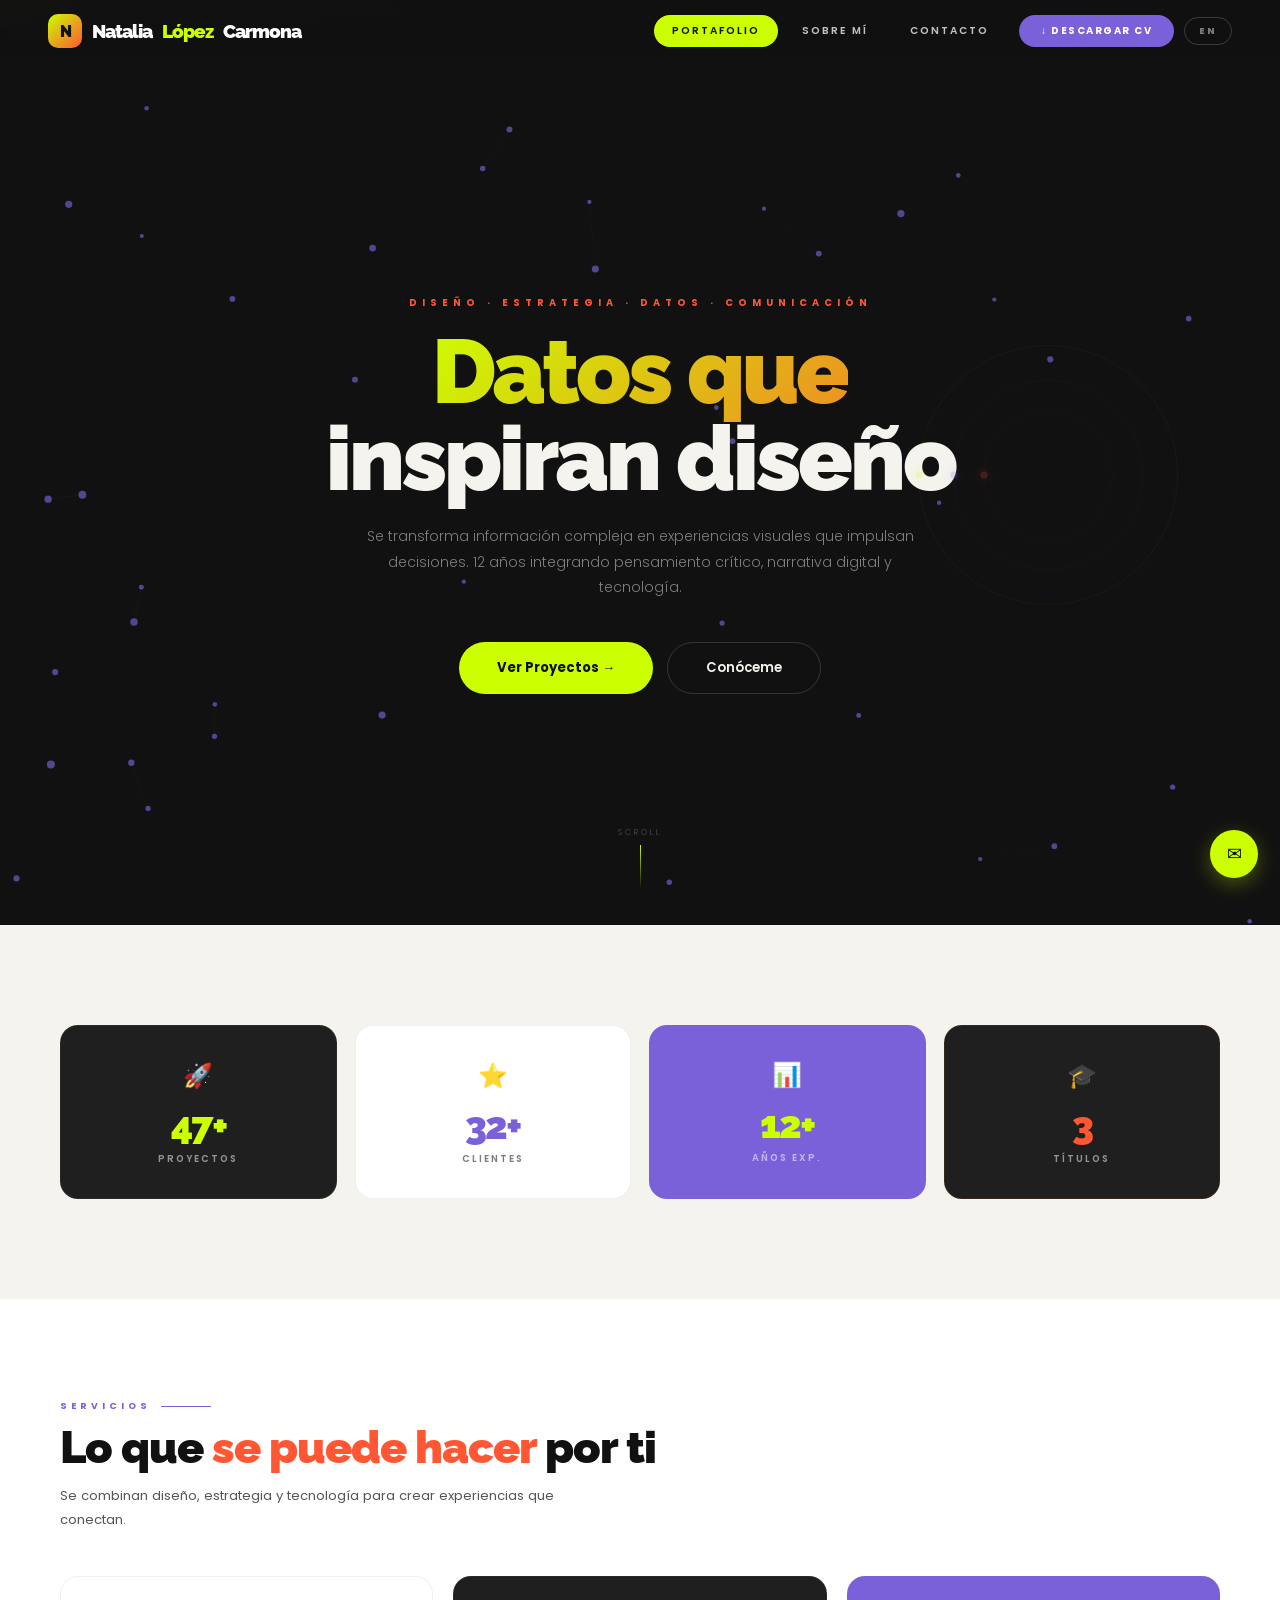
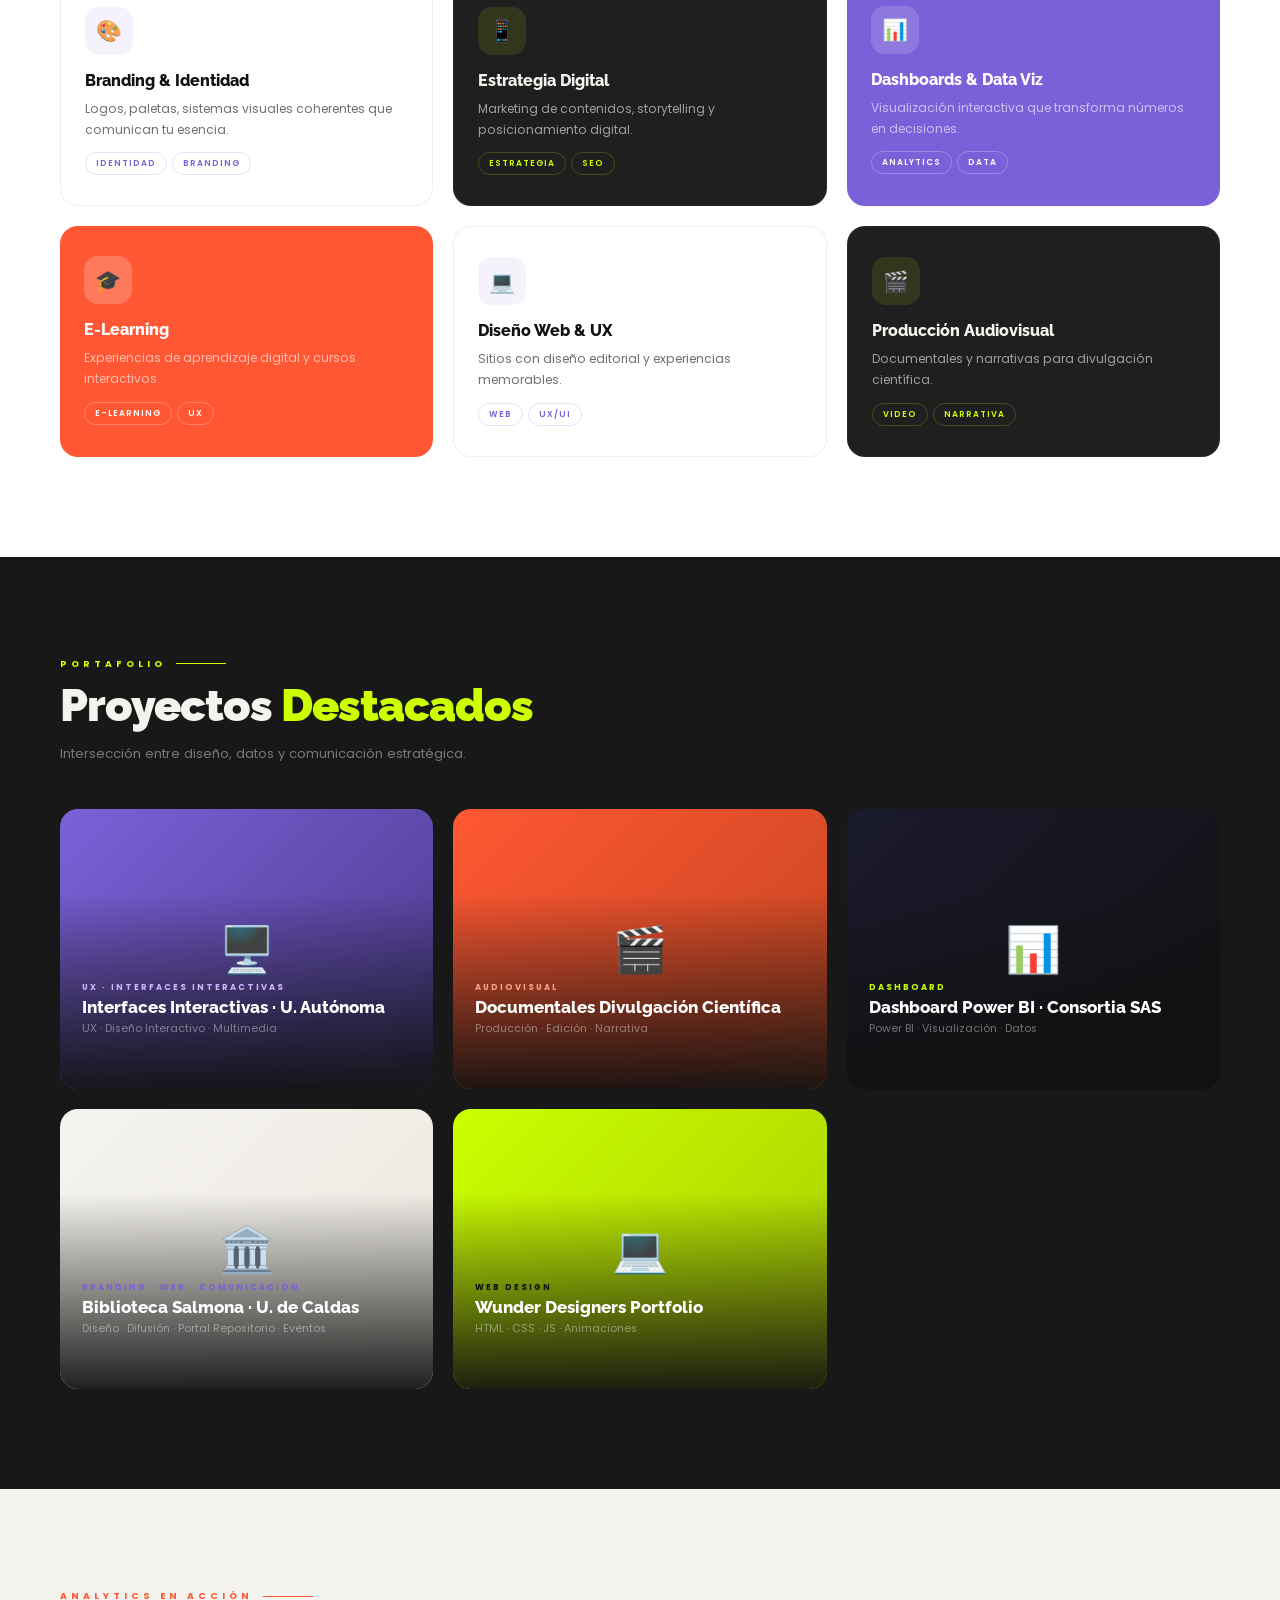
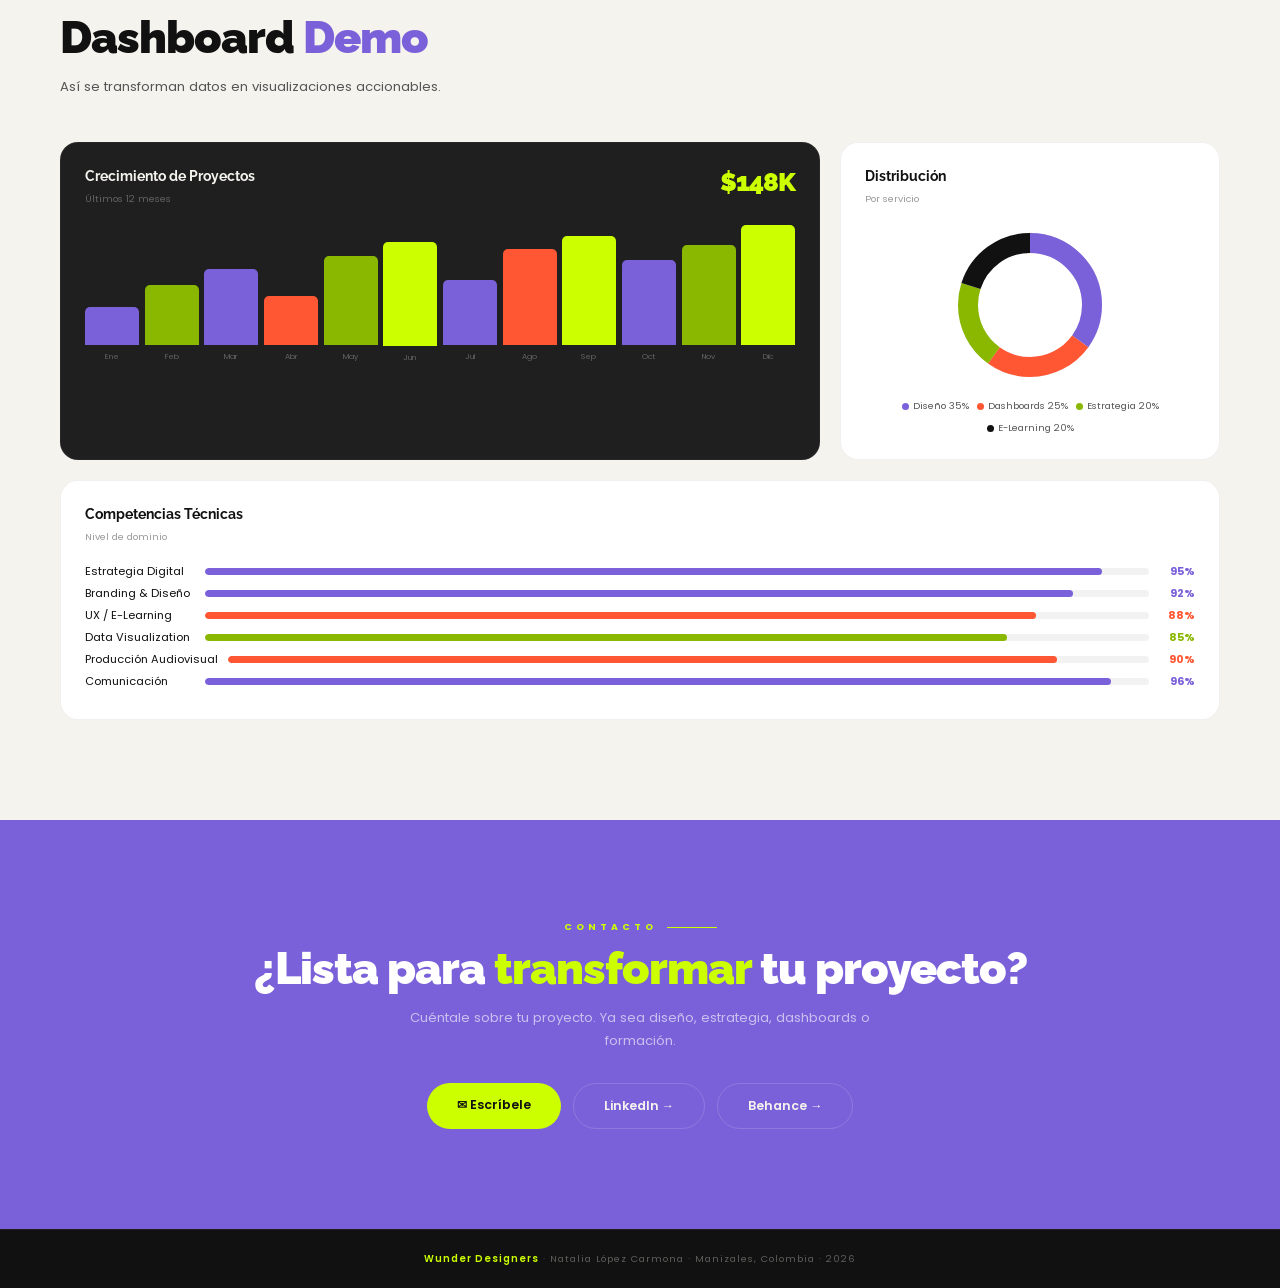
==== index.html @ df29e5aa "ATS LInkedin e interactivos" ====
<!DOCTYPE html>
<html lang="es">
<head>
  <meta charset="UTF-8">
  <meta name="viewport" content="width=device-width, initial-scale=1.0">

  <!-- ═══ SEO BÁSICO ═══ -->
  <title>Natalia López Carmona | Diseño Web, Data Viz & UX en Colombia</title>
  <meta name="description" content="Portafolio de Natalia López Carmona: diseño web UX/UI, dashboards interactivos en Power BI, e-learning, branding y estrategia digital. +12 años de experiencia en Manizales, Colombia.">
  <meta name="keywords" content="diseño web Colombia, UX UI Manizales, branding Colombia, visualización de datos, dashboard Power BI, e-learning diseño instruccional, estrategia digital, producción audiovisual, diseñadora freelance Colombia">
  <meta name="author" content="Natalia López Carmona">
  <meta name="robots" content="index, follow">
  <!-- <link rel="canonical" href="https://wunderdesigners.com/"> -->
  <meta name="theme-color" content="#111111">

  <!-- ═══ GEO / LOCAL SEO ═══ -->
  <meta name="geo.region" content="CO-CAL">
  <meta name="geo.placename" content="Manizales, Caldas, Colombia">
  <meta name="geo.position" content="5.0703;-75.5138">
  <meta name="ICBM" content="5.0703, -75.5138">

  <!-- ═══ OPEN GRAPH (LinkedIn, WhatsApp, Facebook) ═══ -->
  <meta property="og:type" content="website">
  <!-- <meta property="og:url" content="https://wunderdesigners.com/"> -->
  <meta property="og:site_name" content="Wunder Designers">
  <meta property="og:title" content="Wunder Designers — Natalia López Carmona | Diseño Web, Data Viz & UX">
  <meta property="og:description" content="Diseño web UX/UI, dashboards en Power BI, e-learning, branding y estrategia digital. +12 años de experiencia en Manizales, Colombia.">
  <meta property="og:locale" content="es_CO">

  <!-- ═══ TWITTER CARD ═══ -->
  <meta name="twitter:card" content="summary_large_image">
  <meta name="twitter:title" content="Wunder Designers — Natalia López Carmona">
  <meta name="twitter:description" content="Diseño web UX/UI, dashboards en Power BI, e-learning y estrategia digital. +12 años de experiencia en Manizales, Colombia.">
  <meta name="twitter:creator" content="@wunderdesigners">

  <!-- ═══ DATOS ESTRUCTURADOS JSON-LD ═══ -->
  <script type="application/ld+json">
  [
    {
      "@context": "https://schema.org",
      "@type": "Person",
      "name": "Natalia López Carmona",
      "jobTitle": "Diseñadora Interactiva UX/UI · Visualización de Datos · E-learning",
      <!-- "url": "https://wunderdesigners.com", -->
      "email": "natalia.lopez.wd@gmail.com",
      "telephone": ["+573024260911", "+573137486249"],
      "address": {
        "@type": "PostalAddress",
        "addressLocality": "Manizales",
        "addressRegion": "Caldas",
        "addressCountry": "CO"
      },
      "sameAs": [
        "https://www.linkedin.com/in/natalia-lopez-carmona/",
        "https://www.behance.net/natalialpez21",
        "https://natalia-lopez-carmona.github.io"
      ],
      "knowsAbout": [
        "Diseño Web", "UX/UI", "Branding", "Identidad Visual",
        "Visualización de Datos", "Power BI", "D3.js", "Tableau",
        "E-Learning", "Diseño Instruccional", "Storyline 360",
        "Estrategia Digital", "SEO", "Marketing de Contenidos",
        "Producción Audiovisual", "Divulgación Científica",
        "Inteligencia Artificial", "DSpace", "Diseño Interactivo"
      ],
      "alumniOf": {
        "@type": "CollegeOrUniversity",
        "name": "Universidad de Caldas"
      }
    },
    {
      "@context": "https://schema.org",
      "@type": "ProfessionalService",
      "name": "Wunder Designers",
      <!-- "url": "https://wunderdesigners.com", -->
      "telephone": "+573024260911",
      "email": "natalia.lopez.wd@gmail.com",
      "description": "Estudio de diseño y comunicación digital especializado en branding, diseño web UX/UI, dashboards interactivos, e-learning y estrategia digital.",
      "areaServed": "Colombia",
      "priceRange": "$$",
      "founder": { "@type": "Person", "name": "Natalia López Carmona" },
      "hasOfferCatalog": {
        "@type": "OfferCatalog",
        "name": "Servicios de Diseño y Comunicación Digital",
        "itemListElement": [
          { "@type": "Offer", "itemOffered": { "@type": "Service", "name": "Branding & Identidad Visual", "description": "Logos, paletas de color, sistemas visuales y manuales de marca." } },
          { "@type": "Offer", "itemOffered": { "@type": "Service", "name": "Estrategia Digital", "description": "Estrategia de contenidos, storytelling de marca y posicionamiento SEO." } },
          { "@type": "Offer", "itemOffered": { "@type": "Service", "name": "Dashboards & Visualización de Datos", "description": "Dashboards en Power BI y visualizaciones interactivas con D3.js." } },
          { "@type": "Offer", "itemOffered": { "@type": "Service", "name": "E-Learning & Diseño Instruccional", "description": "Cursos digitales, interfaces interactivas e integración con Moodle." } },
          { "@type": "Offer", "itemOffered": { "@type": "Service", "name": "Diseño Web & UX", "description": "Sitios web con HTML/CSS/JS, WordPress y diseño UX/UI en Figma." } },
          { "@type": "Offer", "itemOffered": { "@type": "Service", "name": "Producción Audiovisual", "description": "Documentales de divulgación científica y piezas audiovisuales institucionales." } }
        ]
      }
    }
  ]
  </script>

  <link rel="preconnect" href="https://fonts.googleapis.com">
  <link rel="preconnect" href="https://fonts.gstatic.com" crossorigin>
  <link href="https://fonts.googleapis.com/css2?family=Raleway:wght@300;400;500;600;700;800;900&family=Poppins:ital,wght@0,300;0,400;0,500;0,600;0,700;0,800;0,900;1,300&display=swap" rel="stylesheet">
  <link rel="stylesheet" href="styles.css">
</head>
<body>

  <!-- ═══ BACKGROUNDS ═══ -->
  <canvas id="shapes-canvas"></canvas>
  <div class="bg-glows"><div class="go a"></div><div class="go b"></div><div class="go c"></div></div>
  <div class="cursor-glow" id="glow"></div>

  <!-- ═══ NAV ═══ -->
  <nav class="nav" id="nav" aria-label="Navegación principal">
    <a class="nav-logo" onclick="switchPage('portfolio')">
      <img src="logo.png" alt="Wunder Designers" class="nav-logo-img" style="display:none"
           onload="this.style.display='block';this.closest('.nav-logo').querySelector('.nav-logo-text').style.display='none'">
      <span class="nav-logo-text">
        <div class="w-mark">N</div>Natalia<em>López</em>Carmona
      </span>
    </a>
    <button class="nav-toggle" onclick="toggleMenu()"><span></span><span></span><span></span></button>
    <div class="nav-links" id="navLinks">
      <button class="nav-pill active" data-page="portfolio" onclick="switchPage('portfolio')" data-i18n="nav.portfolio">Portafolio</button>
      <button class="nav-pill" data-page="about" onclick="switchPage('about')" data-i18n="nav.about">Sobre Mí</button>
      <a href="#contacto" class="nav-pill" onclick="switchPage('portfolio');setTimeout(()=>scrollToEl('contacto'),300)" data-i18n="nav.contact">Contacto</a>
      <button class="nav-cta" onclick="switchPage('about');setTimeout(()=>document.getElementById('cv-dl').scrollIntoView({behavior:'smooth'}),300)" data-i18n="nav.cv">↓ Descargar CV</button>
      <button class="lang-toggle" id="langBtn" onclick="toggleLang()" title="Switch language / Cambiar idioma">EN</button>
    </div>
  </nav>

  <!-- ═══════════════════════════════════════════════════════
       PAGE 1: PORTAFOLIO
       ═══════════════════════════════════════════════════════ -->
  <div class="page active" id="page-portfolio">

    <!-- ▓▓▓ HERO — DARK ▓▓▓ --> //
    <section class="hero">
      <canvas class="hero-canvas" id="hc-portfolio" aria-hidden="true"></canvas>
      <p class="hero-tag reveal" data-i18n="hero.tag">Diseño · Estrategia · Datos · Comunicación</p>
      <h1 class="reveal" style="transition-delay:.12s">
        <span class="g" data-i18n="hero.h1a">Datos que</span>
        <span class="l2" data-i18n="hero.h1b">inspiran diseño</span>
      </h1>
      <p class="hero-sub reveal" style="transition-delay:.24s" data-i18n="hero.sub">
        Se transforma información compleja en experiencias visuales que impulsan decisiones.
        12 años integrando pensamiento crítico, narrativa digital y tecnología.
      </p>
      <div class="hero-btns reveal" style="transition-delay:.36s">
        <button class="btn-lime" onclick="scrollToEl('proyectos')" data-i18n="hero.btn1">Ver Proyectos →</button>
        <button class="btn-ghost-light" onclick="switchPage('about')" data-i18n="hero.btn2">Conóceme</button>
      </div>
      <div class="orbit-box">
        <div class="o-ring r1"><div class="o-dot"></div></div>
        <div class="o-ring r2"><div class="o-dot"></div></div>
        <div class="o-ring r3"><div class="o-dot"></div></div>
      </div>
      <div class="scroll-hint"><span>Scroll</span><div class="scroll-line"></div></div>
    </section>

    <!-- ▓▓▓ STATS — CREAM ▓▓▓ --> 
    <section class="section sec-cream">  
      <div class="inner">
        <div class="stats-grid">
          <div class="stat-c s-dk reveal">
            <div class="stat-icon">🚀</div>
            <div class="stat-num" data-target="47">0</div>
            <div class="stat-label" data-i18n="stat.projects">Proyectos</div>
          </div>
          <div class="stat-c s-cr reveal" style="transition-delay:.1s">
            <div class="stat-icon">⭐</div>
            <div class="stat-num" data-target="32">0</div>
            <div class="stat-label" data-i18n="stat.clients">Clientes</div>
          </div>
          <div class="stat-c s-vt reveal" style="transition-delay:.2s">
            <div class="stat-icon">📊</div>
            <div class="stat-num" data-target="12">0</div>
            <div class="stat-label" data-i18n="stat.years">Años Exp.</div>
          </div>
          <div class="stat-c s-or reveal" style="transition-delay:.3s">
            <div class="stat-icon">🎓</div>
            <div class="stat-num" data-target="3">0</div>
            <div class="stat-label" data-i18n="stat.degrees">Títulos</div>
          </div>
        </div>
      </div>
    </section>

    <!-- ▓▓▓ SERVICES — WHITE ▓▓▓ -->
    <section class="section sec-white" id="servicios">
      <div class="inner">
        <p class="s-tag reveal" data-i18n="srv.section.tag">Servicios</p>
        <h2 class="s-title reveal" data-i18n-html="srv.section.title">Lo que <em>se puede hacer</em> por ti</h2>
        <p class="s-sub reveal" data-i18n="srv.section.sub">Se combinan diseño, estrategia y tecnología para crear experiencias que conectan.</p>
        <div class="srv-grid">
          <div class="srv sw reveal" onclick="switchPage('srv-branding')">
            <div class="srv-icon">🎨</div>
            <h3 data-i18n="srv.branding.title">Branding & Identidad</h3>
            <p data-i18n="srv.branding.desc">Logos, paletas, sistemas visuales coherentes que comunican tu esencia.</p>
            <div class="srv-tags"><span>Identidad</span><span>Branding</span></div>
          </div>
          <div class="srv sd reveal" style="transition-delay:.1s" onclick="switchPage('srv-estrategia')">
            <div class="srv-icon">📱</div>
            <h3 data-i18n="srv.estrategia.title">Estrategia Digital</h3>
            <p data-i18n="srv.estrategia.desc">Marketing de contenidos, storytelling y posicionamiento digital.</p>
            <div class="srv-tags"><span>Estrategia</span><span>SEO</span></div>
          </div>
          <div class="srv sv reveal" style="transition-delay:.2s" onclick="switchPage('srv-dashboards')">
            <div class="srv-icon">📊</div>
            <h3 data-i18n="srv.dashboards.title">Dashboards & Data Viz</h3>
            <p data-i18n="srv.dashboards.desc">Visualización interactiva que transforma números en decisiones.</p>
            <div class="srv-tags"><span>Analytics</span><span>Data</span></div>
          </div>
          <div class="srv so reveal" onclick="switchPage('srv-elearning')">
            <div class="srv-icon">🎓</div>
            <h3 data-i18n="srv.elearning.title">E-Learning</h3>
            <p data-i18n="srv.elearning.desc">Experiencias de aprendizaje digital y cursos interactivos.</p>
            <div class="srv-tags"><span>E-Learning</span><span>UX</span></div>
          </div>
          <div class="srv sw reveal" style="transition-delay:.1s" onclick="switchPage('srv-web')">
            <div class="srv-icon">💻</div>
            <h3 data-i18n="srv.web.title">Diseño Web & UX</h3>
            <p data-i18n="srv.web.desc">Sitios con diseño editorial y experiencias memorables.</p>
            <div class="srv-tags"><span>Web</span><span>UX/UI</span></div>
          </div>
          <div class="srv sd reveal" style="transition-delay:.2s" onclick="switchPage('srv-audiovisual')">
            <div class="srv-icon">🎬</div>
            <h3 data-i18n="srv.audiovisual.title">Producción Audiovisual</h3>
            <p data-i18n="srv.audiovisual.desc">Documentales y narrativas para divulgación científica.</p>
            <div class="srv-tags"><span>Video</span><span>Narrativa</span></div>
          </div>
        </div>
      </div>
    </section>

    <!-- ▓▓▓ PROJECTS — DARK ▓▓▓ -->
    <section class="section sec-dark" id="proyectos">
      <div class="inner">
        <p class="s-tag reveal" data-i18n="prj.tag">Portafolio</p>
        <h2 class="s-title reveal" data-i18n-html="prj.title">Proyectos <em>Destacados</em></h2>
        <p class="s-sub reveal" data-i18n="prj.sub">Intersección entre diseño, datos y comunicación estratégica.</p>
        <div class="prj-grid">
          <div class="prj reveal" onclick="openProject('ux-autonoma')">
            <div class="prj-thumb" style="background:linear-gradient(135deg,var(--violet),#4a3a8a)">
              <span style="position:relative;z-index:1">🖥️</span>
            </div>
            <div class="prj-over">
              <p class="prj-type" style="color:#c8b8ff">UX · Interfaces Interactivas</p>
              <h3>Interfaces Interactivas · U. Autónoma</h3>
              <p class="prj-tech">UX · Diseño Interactivo · Multimedia</p>
              <div class="prj-impact" style="background:rgba(123,97,217,.2);color:#c8b8ff">▲ Ver proyecto</div>
            </div>
          </div>
          <div class="prj reveal" style="transition-delay:.1s" onclick="openProject('audiovisual-caldas')">
            <div class="prj-thumb" style="background:linear-gradient(135deg,var(--orange),#c24520)">
              <span style="position:relative;z-index:1">🎬</span>
            </div>
            <div class="prj-over">
              <p class="prj-type" style="color:#ffa088">Audiovisual</p>
              <h3>Documentales Divulgación Científica</h3>
              <p class="prj-tech">Producción · Edición · Narrativa</p>
              <div class="prj-impact" style="background:rgba(255,87,51,.15);color:#ffa088">▲ Ver proyecto</div>
            </div>
          </div>
          <div class="prj reveal" style="transition-delay:.2s" onclick="openProject('dashboard-consortia')">
            <div class="prj-thumb" style="background:linear-gradient(135deg,#1a1a2e,#111)">
              <span style="position:relative;z-index:1">📊</span>
            </div>
            <div class="prj-over">
              <p class="prj-type" style="color:var(--lime)">Dashboard</p>
              <h3>Dashboard Power BI · Consortia SAS</h3>
              <p class="prj-tech">Power BI · Visualización · Datos</p>
              <div class="prj-impact" style="background:rgba(204,255,0,.15);color:var(--lime)">▲ Ver proyecto</div>
            </div>
          </div>
          <div class="prj reveal" onclick="openProject('biblioteca-salmona')">
            <div class="prj-thumb" style="background:linear-gradient(135deg,var(--cream),var(--cream2))">
              <span style="position:relative;z-index:1">🏛️</span>
            </div>
            <div class="prj-over">
              <p class="prj-type" style="color:var(--violet)">Branding · Web · Comunicación</p>
              <h3>Biblioteca Salmona · U. de Caldas</h3>
              <p class="prj-tech">Diseño · Difusión · Portal Repositorio · Eventos</p>
              <div class="prj-impact" style="background:rgba(123,97,217,.15);color:var(--violet)">▲ Ver proyecto</div>
            </div>
          </div>
          <div class="prj reveal" style="transition-delay:.1s" onclick="openProject('wunder-portfolio')">
            <div class="prj-thumb" style="background:linear-gradient(135deg,var(--lime),#a8cc00)">
              <span style="position:relative;z-index:1">💻</span>
            </div>
            <div class="prj-over">
              <p class="prj-type" style="color:var(--dark)">Web Design</p>
              <h3>Wunder Designers Portfolio</h3>
              <p class="prj-tech">HTML · CSS · JS · Animaciones</p>
              <div class="prj-impact" style="background:rgba(0,0,0,.2);color:var(--lime)">▲ Ver proyecto</div>
            </div>
          </div>
        </div>
      </div>
    </section>

    <!-- ▓▓▓ DASHBOARD DEMO — CREAM ▓▓▓ -->
    <section class="section sec-cream" id="analytics">
      <div class="inner">
        <p class="s-tag reveal" data-i18n="dash.tag">Analytics en Acción</p>
        <h2 class="s-title reveal" data-i18n-html="dash.title">Dashboard <em>Demo</em></h2>
        <p class="s-sub reveal" data-i18n="dash.sub">Así se transforman datos en visualizaciones accionables.</p>
        <div class="dash-grid">
          <!-- Revenue chart - dark card -->
          <div class="dash dd reveal">
            <div class="dash-h">
              <div><h3>Crecimiento de Proyectos</h3><small style="color:rgba(255,255,255,.3)">Últimos 12 meses</small></div>
              <div class="dash-big" style="color:var(--lime)">$148K</div>
            </div>
            <div class="chart-bars" id="mainChart"></div>
          </div>
          <!-- Donut - white card -->
          <div class="dash dw reveal" style="transition-delay:.12s">
            <div class="dash-h">
              <div><h3>Distribución</h3><small style="color:var(--lgray)">Por servicio</small></div>
            </div>
            <div class="donut-wrap">
              <svg width="160" height="160" viewBox="0 0 160 160">
                <circle cx="80" cy="80" r="62" fill="none" stroke="#eee" stroke-width="20"/>
                <circle cx="80" cy="80" r="62" fill="none" stroke="var(--violet)" stroke-width="20" stroke-dasharray="136 254" stroke-dashoffset="0" transform="rotate(-90 80 80)"/>
                <circle cx="80" cy="80" r="62" fill="none" stroke="var(--orange)" stroke-width="20" stroke-dasharray="97 293" stroke-dashoffset="-136" transform="rotate(-90 80 80)"/>
                <circle cx="80" cy="80" r="62" fill="none" stroke="var(--lime-dk)" stroke-width="20" stroke-dasharray="78 312" stroke-dashoffset="-233" transform="rotate(-90 80 80)"/>
                <circle cx="80" cy="80" r="62" fill="none" stroke="var(--dark)" stroke-width="20" stroke-dasharray="78 312" stroke-dashoffset="-311" transform="rotate(-90 80 80)"/>
              </svg>
            </div>
            <div class="donut-legend">
              <span style="color:var(--gray)"><span class="dot" style="background:var(--violet)"></span>Diseño 35%</span>
              <span style="color:var(--gray)"><span class="dot" style="background:var(--orange)"></span>Dashboards 25%</span>
              <span style="color:var(--gray)"><span class="dot" style="background:var(--lime-dk)"></span>Estrategia 20%</span>
              <span style="color:var(--gray)"><span class="dot" style="background:var(--dark)"></span>E-Learning 20%</span>
            </div>
          </div>
          <!-- Skills - white card full width -->
          <div class="dash dw dash-full reveal">
            <div class="dash-h">
              <div><h3>Competencias Técnicas</h3><small style="color:var(--lgray)">Nivel de dominio</small></div>
            </div>
            <div id="skillBars"></div>
          </div>
        </div>
      </div>
    </section>

    <!-- ▓▓▓ CONTACT — VIOLET ▓▓▓ -->
    <section class="section sec-violet contact-sec" id="contacto">
      <div class="inner">
        <p class="s-tag reveal" style="justify-content:center" data-i18n="contact.tag">Contacto</p>
        <h2 class="s-title reveal" style="text-align:center" data-i18n-html="contact.title">¿Lista para <em>transformar</em> tu proyecto?</h2>
        <p class="s-sub reveal" style="text-align:center;margin:0 auto 30px;color:rgba(255,255,255,.6)" data-i18n="contact.sub">
          Cuéntale sobre tu proyecto. Ya sea diseño, estrategia, dashboards o formación.
        </p>
        <div class="contact-links reveal">
          <a href="mailto:natalia.lopez.wd@gmail.com" class="cp" data-i18n="contact.email">✉ Escríbele</a>
          <a href="https://www.linkedin.com/in/natalia-lopez-carmona/" target="_blank" class="cs">LinkedIn →</a>
          <a href="https://www.behance.net/natalialpez21" target="_blank" class="cs">Behance →</a>
        </div>
      </div>
    </section>

  </div>

  <!-- ═══════════════════════════════════════════════════════
       PAGE 2: SOBRE MÍ / CV
       ═══════════════════════════════════════════════════════ -->
  <div class="page" id="page-about" style="background:var(--bg-light)">

    <div class="cv-page">
      <!-- Header -->
      <div class="cv-header reveal">
        <div class="cv-ring"><div class="cv-ring-inner">NL</div></div>
        <h1 class="cv-name">Natalia <span>López</span> Carmona</h1>
        <p class="cv-role" data-i18n="about.role">Diseñadora Interactiva UX/UI · Visualización de Datos · E-learning</p>
        <div class="cv-contact-row">
          <span class="cv-ci">📍 Manizales, Colombia</span>
          <a href="mailto:natalia.lopez.wd@gmail.com" class="cv-ci">✉ natalia.lopez.wd@gmail.com</a>
          <a href="tel:+573024260911" class="cv-ci">📱 +57 302 426 0911</a>
          <a href="tel:+573137486249" class="cv-ci">📱 +57 313 748 6249</a>
          <a href="https://www.linkedin.com/in/natalia-lopez-carmona/" target="_blank" class="cv-ci">LinkedIn</a>
          <a href="https://www.behance.net/natalialpez21" target="_blank" class="cv-ci">Behance</a>
          <a href="https://natalia-lopez-carmona.github.io" target="_blank" class="cv-ci">GitHub</a>
        </div>
        <div class="cv-download-row" id="cv-dl">
          <button class="btn-dl" onclick="generateCV()" data-i18n="about.download">↓ Descargar CV en PDF (formato ATS)</button>
        </div>
      </div>

      <!-- Perfil -->
      <div class="cv-sec reveal">
        <h2 class="cv-sec-title" data-i18n="about.profile.title">Perfil Profesional</h2>
        <div class="cv-profile" data-i18n-html="about.profile.text">
          Magíster en Diseño y Creación Interactiva, con formación en Filosofía y Letras y Tecnología en Sistemas Informáticos (Universidad de Caldas), y <strong>12 años de experiencia</strong> construyendo interfaces web, dashboards interactivos y experiencias educativas digitales. Integro pensamiento crítico humanístico, base tecnológica y <strong>diseño UX/UI, visualización de datos e inteligencia artificial</strong> para transformar información compleja en soluciones claras y accionables. Trabajo colaborativamente, con comunicación asertiva y orientación a la resolución de problemas.
        </div>
      </div>

      <!-- Experiencia -->
      <div class="cv-sec reveal">
        <h2 class="cv-sec-title" data-i18n="about.exp.title">Experiencia Profesional</h2>

        <div class="cv-exp">
          <div class="cv-exp-header">
            <div><p class="cv-exp-role">Research & Data Analyst</p><p class="cv-exp-company">Consortia Colombia</p></div>
            <span class="cv-exp-date">Mar 2025 – Feb 2026</span>
          </div>
          <ul class="cv-exp-list">
            <li>Diseño y estructuración visual del dashboard de Acuerdos Transformativos en Power BI, centralizando métricas de publicación en acceso abierto para más de 30 IES en Colombia.</li>
            <li>Análisis de producción académica institucional y elaboración de informes estratégicos sobre comportamiento editorial.</li>
            <li>Apoyo a procesos de fidelización institucional y gestión de acuerdos transformativos.</li>
          </ul>
        </div>

        <div class="cv-exp">
          <div class="cv-exp-header">
            <div><p class="cv-exp-role">Docente – Comunicación Digital y Analítica Web</p><p class="cv-exp-company">Universidad de Caldas – Técnico Profesional en Marketing Digital</p></div>
            <span class="cv-exp-date">Feb–Mar 2025 / Mar–May 2026</span>
          </div>
          <ul class="cv-exp-list">
            <li>Diseño y dictado de los módulos de Comunicación Digital y Analítica Web.</li>
            <li>Apoyo en construcción de propuesta de valor y presencia digital para estudiantes.</li>
          </ul>
        </div>

        <div class="cv-exp">
          <div class="cv-exp-header">
            <div><p class="cv-exp-role">Design Lead</p><p class="cv-exp-company">Blue Studies International (Australia, remoto)</p></div>
            <span class="cv-exp-date">Mar – Oct 2024</span>
          </div>
          <ul class="cv-exp-list">
            <li>Dirección creativa y diseño de interfaces digitales para proyectos internacionales.</li>
            <li>Desarrollo de identidad visual y coordinación con equipos multidisciplinarios remotos.</li>
          </ul>
        </div>

        <div class="cv-exp">
          <div class="cv-exp-header">
            <div><p class="cv-exp-role">Diseñadora Gráfica y Contenido Digital</p><p class="cv-exp-company">Stanton Optical (EE.UU., remoto)</p></div>
            <span class="cv-exp-date">Nov 2023 – Feb 2024</span>
          </div>
          <ul class="cv-exp-list">
            <li>Diseño de piezas gráficas y animadas para campañas en redes sociales en múltiples estados.</li>
            <li>Producción en flujos ágiles manteniendo consistencia de marca.</li>
          </ul>
        </div>

        <div class="cv-exp">
          <div class="cv-exp-header">
            <div><p class="cv-exp-role">Consultora – Visualización de Datos y Dashboards</p><p class="cv-exp-company">Laboratorio de Desarrollo Territorial de Risaralda</p></div>
            <span class="cv-exp-date">May – Dic 2023</span>
          </div>
          <ul class="cv-exp-list">
            <li>Diseño y estructuración visual de tableros de indicadores socioeconómicos por municipio en Tableau, traduciendo datasets complejos en narrativas visuales accesibles.</li>
            <li>Definición de arquitectura de información y jerarquía visual para tomadores de decisión no técnicos.</li>
            <li>Colaboración interdisciplinaria con analistas de datos para alinear análisis y comunicación visual.</li>
          </ul>
        </div>

        <div class="cv-exp">
          <div class="cv-exp-header">
            <div><p class="cv-exp-role">Diseñadora de Unidad Virtual – E-learning y Estrategia Digital</p><p class="cv-exp-company">Universidad Autónoma de Manizales</p></div>
            <span class="cv-exp-date">Ene – Nov 2023</span>
          </div>
          <ul class="cv-exp-list">
            <li>Diseño y creación de interfaces interactivas para múltiples cursos virtuales en Moodle y Storyline 360.</li>
            <li>Estructuración visual y narrativa de cursos para educación superior con enfoque en usabilidad.</li>
            <li>Optimización de experiencia de usuario en plataformas educativas digitales.</li>
          </ul>
        </div>

        <div class="cv-exp">
          <div class="cv-exp-header">
            <div><p class="cv-exp-role">Proyectos Independientes – Diseño Web y Datos</p><p class="cv-exp-company">Wunder Designers – Independiente</p></div>
            <span class="cv-exp-date">2022 – Presente</span>
          </div>
          <ul class="cv-exp-list">
            <li>Diseño y desarrollo de sitios web con HTML5, CSS3, JavaScript y WordPress.</li>
            <li>Dashboards interactivos y visualizaciones de datos con D3.js y Power BI.</li>
            <li>Estrategias de comunicación, branding e identidad visual.</li>
            <li>Diseño de experiencias de aprendizaje digital (e-learning).</li>
          </ul>
        </div>

        <div class="cv-exp">
          <div class="cv-exp-header">
            <div><p class="cv-exp-role">Docente – Producción Audiovisual y Herramientas Digitales</p><p class="cv-exp-company">Universidad Católica Luis Amigó / Unitécnica</p></div>
            <span class="cv-exp-date">2022 – 2023</span>
          </div>
          <ul class="cv-exp-list">
            <li>Formación en producción audiovisual, narrativas visuales y herramientas digitales.</li>
            <li>Acompañamiento a estudiantes en construcción de narrativas visuales y sonoras.</li>
          </ul>
        </div>

        <div class="cv-exp">
          <div class="cv-exp-header">
            <div><p class="cv-exp-role">Coordinadora de Diseño y Comunicación Digital</p><p class="cv-exp-company">Centro de Bibliotecas Rogelio Salmona – U. de Caldas</p></div>
            <span class="cv-exp-date">Ago 2014 – Sep 2022</span>
          </div>
          <ul class="cv-exp-list">
            <li>Creación e implementación del primer sistema de diseño y comunicación institucional de la biblioteca, estableciendo identidad visual coherente y lineamientos para todas las plataformas.</li>
            <li>Generación y liderazgo de espacios de encuentro en torno a la cultura y las humanidades digitales.</li>
            <li>Diseño y facilitación de talleres de formación en herramientas digitales.</li>
            <li>Participación en implementación del Repositorio Institucional (DSpace) y acompañamiento a investigadores en visibilidad académica (Scopus, WoS, Google Scholar).</li>
            <li>Diseño web y gestión de plataformas digitales institucionales.</li>
          </ul>
        </div>

        <div class="cv-exp">
          <div class="cv-exp-header">
            <div><p class="cv-exp-role">Productora Audiovisual y Editora de Documentales</p><p class="cv-exp-company">Universidad de Caldas</p></div>
            <span class="cv-exp-date">2004 – 2014</span>
          </div>
          <ul class="cv-exp-list">
            <li>Producción y edición de documentales de divulgación científica e institucional.</li>
          </ul>
        </div>
      </div>

      <!-- Educación -->
      <div class="cv-sec reveal">
        <h2 class="cv-sec-title" data-i18n="about.edu.title">Educación</h2>
        <div class="cv-edu-grid">
          <div class="cv-edu"><span class="cv-edu-year">2013 – 2018</span><h4>Maestría en Diseño y Creación Interactiva</h4><p>Universidad de Caldas</p></div>
          <div class="cv-edu"><span class="cv-edu-year">2002 – 2010</span><h4>Profesional en Filosofía y Letras</h4><p>Universidad de Caldas</p></div>
          <div class="cv-edu"><span class="cv-edu-year">2007 – 2009</span><h4>Tecnóloga en Sistemas Informáticos</h4><p>Universidad de Caldas</p></div>
        </div>
      </div>

      <!-- Formación Complementaria -->
      <div class="cv-sec reveal">
        <h2 class="cv-sec-title" data-i18n="about.comp.title">Formación Complementaria</h2>
        <div class="cv-edu-grid">
          <div class="cv-edu"><span class="cv-edu-year">2026</span><h4>Bootcamp de Programación con Inteligencia Artificial</h4><p></p></div>
          <div class="cv-edu"><span class="cv-edu-year">2026</span><h4>AI Literacy</h4><p>IBM</p></div>
          <div class="cv-edu"><span class="cv-edu-year">2025</span><h4>Fundamentos de Power BI</h4><p>CONFA</p></div>
          <div class="cv-edu"><span class="cv-edu-year">2024</span><h4>Enterprise Design Thinking Practitioner</h4><p>IBM</p></div>
          <div class="cv-edu"><span class="cv-edu-year">2024</span><h4>Agile Explorer</h4><p>IBM</p></div>
          <div class="cv-edu"><span class="cv-edu-year">2022</span><h4>User Experience for Web Design</h4><p>LinkedIn Learning</p></div>
          <div class="cv-edu"><span class="cv-edu-year">2022</span><h4>Figma for UX Design</h4><p>LinkedIn Learning</p></div>
          <div class="cv-edu"><span class="cv-edu-year">2022</span><h4>JavaScript: Animación Web</h4><p>LinkedIn Learning</p></div>
          <div class="cv-edu"><span class="cv-edu-year">2022</span><h4>SEO</h4><p>HubSpot Academy</p></div>
        </div>
      </div>

      <!-- Habilidades -->
      <div class="cv-sec reveal">
        <h2 class="cv-sec-title" data-i18n="about.skills.title">Habilidades Técnicas</h2>
        <div class="cv-skills-cloud">
          <span class="cv-sk tv">HTML5 / CSS3 / JS</span>
          <span class="cv-sk tl">Diseño Responsivo</span>
          <span class="cv-sk to">SVG / Canvas</span>
          <span class="cv-sk tv">WordPress</span>
          <span class="cv-sk tl">React</span>
          <span class="cv-sk to">Python</span>
          <span class="cv-sk tv">Visualización de Datos</span>
          <span class="cv-sk tl">Dashboard Design</span>
          <span class="cv-sk to">Power BI</span>
          <span class="cv-sk tv">Tableau</span>
          <span class="cv-sk tl">D3.js</span>
          <span class="cv-sk to">UX/UI Design</span>
          <span class="cv-sk tv">Figma</span>
          <span class="cv-sk tl">Adobe Suite</span>
          <span class="cv-sk to">Moodle</span>
          <span class="cv-sk tv">Storyline 360</span>
          <span class="cv-sk tl">DSpace</span>
          <span class="cv-sk to">Git / GitHub</span>
          <span class="cv-sk tv">Estrategia Digital</span>
          <span class="cv-sk tl">Branding</span>
          <span class="cv-sk to">Storytelling</span>
          <span class="cv-sk tv">E-Learning</span>
          <span class="cv-sk tl">Comunicación Estratégica</span>
          <span class="cv-sk to">Marketing de Contenidos</span>
          <span class="cv-sk tv">Pensamiento Crítico</span>
          <span class="cv-sk tl">Gestión de Proyectos</span>
          <span class="cv-sk to">Producción Audiovisual</span>
        </div>
      </div>

      <!-- Habilidades Blandas -->
      <div class="cv-sec reveal">
        <h2 class="cv-sec-title" data-i18n="about.softskills.title">Habilidades Blandas</h2>
        <div class="cv-skills-cloud">
          <span class="cv-sk tv">Trabajo en equipo</span>
          <span class="cv-sk tl">Comunicación asertiva</span>
          <span class="cv-sk to">Resolución de conflictos</span>
          <span class="cv-sk tv">Pensamiento crítico</span>
          <span class="cv-sk tl">Colaboración interdisciplinaria</span>
          <span class="cv-sk to">Adaptabilidad</span>
        </div>
      </div>

      <!-- Idiomas -->
      <div class="cv-sec reveal">
        <h2 class="cv-sec-title" data-i18n="about.lang.title">Idiomas</h2>
        <p style="font-size:.85rem;color:var(--gray)" data-i18n-html="about.lang.text">Español — Nativo &nbsp;·&nbsp; Inglés — B1</p>
      </div>

      <!-- Publicaciones -->
      <div class="cv-sec reveal">
        <h2 class="cv-sec-title" data-i18n="about.pub.title">Publicaciones</h2>
        <p style="font-size:.85rem;color:var(--gray)"><em>Exploraciones Hermenéutico-Ricoeurianas en Diseño</em> — Universidad de Caldas</p>
      </div>

      <!-- Download CTA -->
      <div style="text-align:center;margin-top:40px" class="reveal">
        <button class="btn-dl" onclick="generateCV()" data-i18n="about.download2">↓ Descargar CV completo en PDF (formato ATS)</button>
      </div>
    </div>

  </div>

  <!-- ═══ MODAL PROYECTOS ═══ -->
  <div class="modal-overlay" id="projectModal" onclick="closeProjectOnOverlay(event)">
    <div class="modal" id="modalContent" role="dialog" aria-modal="true" aria-labelledby="modalTitle">
      <button class="modal-close" onclick="closeProject()" aria-label="Cerrar">✕</button>
      <div class="modal-hero" id="modalHero"></div>
      <div class="modal-body">
        <p class="modal-type" id="modalType"></p>
        <h2 class="modal-title" id="modalTitle"></h2>
        <p class="modal-desc" id="modalDesc"></p>
        <p class="modal-sec-label" data-i18n="modal.deliverables">Lo que se desarrolló</p>
        <ul class="modal-deliverables" id="modalDeliverables"></ul>
        <p class="modal-sec-label" data-i18n="modal.tech">Tecnologías & herramientas</p>
        <div class="modal-tags" id="modalTags"></div>
        <div class="modal-impact-row">
          <div class="modal-impact" id="modalImpact"></div>
          <div class="modal-cta">
            <a href="mailto:natalia.lopez.wd@gmail.com" data-i18n="modal.cta">¿Tienes un proyecto similar? →</a>
          </div>
        </div>
      </div>
    </div>
  </div>

  <!-- ═══════════════════════════════════════════════════════
       PÁGINAS DE SERVICIO
       ═══════════════════════════════════════════════════════ -->

  <!-- BRANDING & IDENTIDAD -->
  <div class="page" id="page-srv-branding">
    <section class="hero srv-hero">
      <canvas class="hero-canvas" id="hc-branding" aria-hidden="true"></canvas>
      <button class="srv-back" onclick="switchPage('portfolio')" data-i18n="srv.back.btn">← Portafolio</button>
      <p class="hero-tag reveal" data-i18n="srv.branding.page.tag">Servicios · Branding</p>
      <h1 class="reveal" style="transition-delay:.08s">
        <span class="g" data-i18n="srv.branding.page.h1a">Tu marca,</span>
        <span class="l2" data-i18n="srv.branding.page.h1b">una historia coherente</span>
      </h1>
      <p class="hero-sub reveal" style="transition-delay:.16s" data-i18n="srv.branding.page.sub">
        Se construyen sistemas de identidad visual que van más allá del logo. Son la arquitectura visual de tu marca en todos los puntos de contacto.
      </p>
      <div class="hero-btns reveal" style="transition-delay:.24s">
        <button class="btn-lime" onclick="switchPage('portfolio');setTimeout(()=>scrollToEl('contacto'),300)" data-i18n="srv.page.cta">Hablemos de tu proyecto →</button>
        <button class="btn-ghost-light" onclick="switchPage('portfolio')" data-i18n="srv.page.back">Ver más servicios</button>
      </div>
    </section>
    <section class="section sec-white">
      <div class="inner">
        <p class="s-tag reveal" data-i18n="srv.page.includes">¿Qué incluye?</p>
        <h2 class="s-title reveal" data-i18n-html="srv.branding.page.title">Lo que <em>se construye juntas</em></h2>
        <p class="s-sub reveal">Una identidad visual completa y coherente para posicionar tu marca con solidez.</p>
        <div class="srv-detail-grid">
          <div class="srv-detail-item reveal"><div class="srv-detail-icon">✏️</div><h4>Diseño de Logotipo</h4><p>Concepto, bocetos y versión final con variantes para diferentes contextos de uso.</p></div>
          <div class="srv-detail-item reveal" style="transition-delay:.08s"><div class="srv-detail-icon">🎨</div><h4>Paleta & Tipografía</h4><p>Sistema de colores y tipografías que comunican la personalidad de tu marca.</p></div>
          <div class="srv-detail-item reveal" style="transition-delay:.16s"><div class="srv-detail-icon">📘</div><h4>Manual de Identidad</h4><p>Guía de uso: normas, proporciones, usos incorrectos y aplicaciones digitales e impresas.</p></div>
          <div class="srv-detail-item reveal" style="transition-delay:.08s"><div class="srv-detail-icon">📱</div><h4>Aplicaciones Digitales</h4><p>Adaptaciones para redes sociales, web, presentaciones y piezas digitales.</p></div>
          <div class="srv-detail-item reveal" style="transition-delay:.16s"><div class="srv-detail-icon">🖨️</div><h4>Materiales Impresos</h4><p>Tarjetas, papelería, señalética y cualquier pieza física que necesites.</p></div>
          <div class="srv-detail-item reveal" style="transition-delay:.24s"><div class="srv-detail-icon">💡</div><h4>Estrategia de Marca</h4><p>Análisis de posicionamiento, audiencia y diferencial competitivo de tu marca.</p></div>
        </div>
      </div>
    </section>
    <section class="section sec-violet contact-sec">
      <div class="inner">
        <p class="s-tag reveal" style="justify-content:center" data-i18n="srv.page.ready">¿Lista?</p>
        <h2 class="s-title reveal" style="text-align:center" data-i18n-html="srv.branding.page.cta.title">¿Quieres una identidad <em>que dure</em>?</h2>
        <p class="s-sub reveal" style="text-align:center;margin:0 auto 30px;color:rgba(255,255,255,.6)">Cuéntale sobre tu proyecto y construirán tu marca juntas.</p>
        <div class="contact-links reveal">
          <a href="mailto:natalia.lopez.wd@gmail.com" class="cp">✉ Escríbele</a>
          <a href="https://www.behance.net/natalialpez21" target="_blank" class="cs">Behance →</a>
        </div>
      </div>
    </section>
  </div>

  <!-- ESTRATEGIA DIGITAL -->
  <div class="page" id="page-srv-estrategia">
    <section class="hero srv-hero">
      <canvas class="hero-canvas" id="hc-estrategia" aria-hidden="true"></canvas>
      <button class="srv-back" onclick="switchPage('portfolio')" data-i18n="srv.back.btn">← Portafolio</button>
      <p class="hero-tag reveal" data-i18n="srv.estrategia.page.tag">Servicios · Estrategia</p>
      <h1 class="reveal" style="transition-delay:.08s">
        <span class="g" data-i18n="srv.estrategia.page.h1a">Comunicación</span>
        <span class="l2" data-i18n="srv.estrategia.page.h1b">que posiciona</span>
      </h1>
      <p class="hero-sub reveal" style="transition-delay:.16s" data-i18n="srv.estrategia.page.sub">
        Se desarrollan estrategias de comunicación digital que articulan tu propuesta de valor, construyen audiencia y generan presencia con propósito.
      </p>
      <div class="hero-btns reveal" style="transition-delay:.24s">
        <button class="btn-lime" onclick="switchPage('portfolio');setTimeout(()=>scrollToEl('contacto'),300)" data-i18n="srv.page.cta">Hablemos de tu proyecto →</button>
        <button class="btn-ghost-light" onclick="switchPage('portfolio')" data-i18n="srv.page.back">Ver más servicios</button>
      </div>
    </section>
    <section class="section sec-white">
      <div class="inner">
        <p class="s-tag reveal" data-i18n="srv.page.includes">¿Qué incluye?</p>
        <h2 class="s-title reveal" data-i18n-html="srv.estrategia.page.title">Estrategia <em>con foco</em></h2>
        <p class="s-sub reveal">Una hoja de ruta clara para que tu comunicación digital genere resultados reales.</p>
        <div class="srv-detail-grid">
          <div class="srv-detail-item reveal"><div class="srv-detail-icon">🗺️</div><h4>Estrategia de Contenidos</h4><p>Plan editorial, temas clave, formatos y frecuencias adaptados a tu audiencia.</p></div>
          <div class="srv-detail-item reveal" style="transition-delay:.08s"><div class="srv-detail-icon">📖</div><h4>Storytelling de Marca</h4><p>Narrativa que conecta emocionalmente tu marca con las personas que importan.</p></div>
          <div class="srv-detail-item reveal" style="transition-delay:.16s"><div class="srv-detail-icon">🔍</div><h4>Posicionamiento SEO</h4><p>Palabras clave, estructura de contenido y optimización para visibilidad orgánica.</p></div>
          <div class="srv-detail-item reveal" style="transition-delay:.08s"><div class="srv-detail-icon">📲</div><h4>Gestión de Redes Sociales</h4><p>Estrategia por plataforma, tono de voz y acompañamiento en la publicación.</p></div>
          <div class="srv-detail-item reveal" style="transition-delay:.16s"><div class="srv-detail-icon">📊</div><h4>Métricas & Seguimiento</h4><p>Definición de KPIs, análisis de resultados y ajuste continuo de la estrategia.</p></div>
          <div class="srv-detail-item reveal" style="transition-delay:.24s"><div class="srv-detail-icon">🎯</div><h4>Propuesta de Valor</h4><p>Diagnóstico del diferencial competitivo y construcción del mensaje central.</p></div>
        </div>
      </div>
    </section>
    <section class="section sec-violet contact-sec">
      <div class="inner">
        <p class="s-tag reveal" style="justify-content:center" data-i18n="srv.page.ready">¿Lista?</p>
        <h2 class="s-title reveal" style="text-align:center" data-i18n-html="srv.estrategia.page.cta.title">¿Tu marca <em>necesita dirección</em>?</h2>
        <p class="s-sub reveal" style="text-align:center;margin:0 auto 30px;color:rgba(255,255,255,.6)">Cuéntale dónde estás y hacia dónde quieres ir.</p>
        <div class="contact-links reveal">
          <a href="mailto:natalia.lopez.wd@gmail.com" class="cp">✉ Escríbele</a>
          <a href="https://www.linkedin.com/in/natalia-lopez-carmona/" target="_blank" class="cs">LinkedIn →</a>
        </div>
      </div>
    </section>
  </div>

  <!-- DASHBOARDS & DATA VIZ -->
  <div class="page" id="page-srv-dashboards">
    <section class="hero srv-hero">
      <canvas class="hero-canvas" id="hc-dashboards" aria-hidden="true"></canvas>
      <button class="srv-back" onclick="switchPage('portfolio')" data-i18n="srv.back.btn">← Portafolio</button>
      <p class="hero-tag reveal" data-i18n="srv.dashboards.page.tag">Servicios · Data</p>
      <h1 class="reveal" style="transition-delay:.08s">
        <span class="g" data-i18n="srv.dashboards.page.h1a">Datos que</span>
        <span class="l2" data-i18n="srv.dashboards.page.h1b">cuentan historias</span>
      </h1>
      <p class="hero-sub reveal" style="transition-delay:.16s" data-i18n="srv.dashboards.page.sub">
        Se diseñan y desarrollan dashboards e infográficos interactivos que convierten datos complejos en decisiones claras. Power BI, D3.js y visualización moderna.
      </p>
      <div class="hero-btns reveal" style="transition-delay:.24s">
        <button class="btn-lime" onclick="switchPage('portfolio');setTimeout(()=>scrollToEl('contacto'),300)" data-i18n="srv.page.cta">Hablemos de tu proyecto →</button>
        <button class="btn-ghost-light" onclick="switchPage('portfolio')" data-i18n="srv.page.back">Ver más servicios</button>
      </div>
    </section>
    <section class="section sec-white">
      <div class="inner">
        <p class="s-tag reveal" data-i18n="srv.page.includes">¿Qué incluye?</p>
        <h2 class="s-title reveal" data-i18n-html="srv.dashboards.page.title">Visualización <em>con propósito</em></h2>
        <p class="s-sub reveal">De los datos en bruto a la decisión clara, sin escalas innecesarias.</p>
        <div class="srv-detail-grid">
          <div class="srv-detail-item reveal"><div class="srv-detail-icon">📊</div><h4>Dashboards en Power BI</h4><p>Diseño visual y funcional de reportes interactivos para equipos y directivos.</p></div>
          <div class="srv-detail-item reveal" style="transition-delay:.08s"><div class="srv-detail-icon">⚡</div><h4>Visualización con D3.js</h4><p>Gráficas personalizadas e interactivas para web, con animaciones y datos dinámicos.</p></div>
          <div class="srv-detail-item reveal" style="transition-delay:.16s"><div class="srv-detail-icon">🎯</div><h4>Diseño de KPIs</h4><p>Selección y jerarquización de métricas clave según los objetivos del negocio.</p></div>
          <div class="srv-detail-item reveal" style="transition-delay:.08s"><div class="srv-detail-icon">📈</div><h4>Reportes Ejecutivos</h4><p>Infografías y reportes visuales que comunican resultados a audiencias no técnicas.</p></div>
          <div class="srv-detail-item reveal" style="transition-delay:.16s"><div class="srv-detail-icon">🗂️</div><h4>Arquitectura de Datos</h4><p>Organización y limpieza de fuentes para que la visualización sea precisa y confiable.</p></div>
          <div class="srv-detail-item reveal" style="transition-delay:.24s"><div class="srv-detail-icon">🎨</div><h4>Diseño Editorial de Datos</h4><p>Infografías estáticas e interactivas con identidad visual consistente.</p></div>
        </div>
      </div>
    </section>
    <section class="section sec-violet contact-sec">
      <div class="inner">
        <p class="s-tag reveal" style="justify-content:center" data-i18n="srv.page.ready">¿Lista?</p>
        <h2 class="s-title reveal" style="text-align:center" data-i18n-html="srv.dashboards.page.cta.title">¿Tus datos <em>merecen ser vistos</em>?</h2>
        <p class="s-sub reveal" style="text-align:center;margin:0 auto 30px;color:rgba(255,255,255,.6)">Cuéntale qué información tienes y qué decisiones necesitas tomar.</p>
        <div class="contact-links reveal">
          <a href="mailto:natalia.lopez.wd@gmail.com" class="cp">✉ Escríbele</a>
          <a href="https://www.linkedin.com/in/natalia-lopez-carmona/" target="_blank" class="cs">LinkedIn →</a>
        </div>
      </div>
    </section>
  </div>

  <!-- E-LEARNING -->
  <div class="page" id="page-srv-elearning">
    <section class="hero srv-hero">
      <canvas class="hero-canvas" id="hc-elearning" aria-hidden="true"></canvas>
      <button class="srv-back" onclick="switchPage('portfolio')" data-i18n="srv.back.btn">← Portafolio</button>
      <p class="hero-tag reveal" data-i18n="srv.elearning.page.tag">Servicios · E-Learning</p>
      <h1 class="reveal" style="transition-delay:.08s">
        <span class="g" data-i18n="srv.elearning.page.h1a">Aprendizaje</span>
        <span class="l2" data-i18n="srv.elearning.page.h1b">que transforma</span>
      </h1>
      <p class="hero-sub reveal" style="transition-delay:.16s" data-i18n="srv.elearning.page.sub">
        Se diseñan experiencias de aprendizaje digital que combinan pedagogía, UX y narrativa para crear cursos que realmente funcionan.
      </p>
      <div class="hero-btns reveal" style="transition-delay:.24s">
        <button class="btn-lime" onclick="switchPage('portfolio');setTimeout(()=>scrollToEl('contacto'),300)" data-i18n="srv.page.cta">Hablemos de tu proyecto →</button>
        <button class="btn-ghost-light" onclick="switchPage('portfolio')" data-i18n="srv.page.back">Ver más servicios</button>
      </div>
    </section>
    <section class="section sec-white">
      <div class="inner">
        <p class="s-tag reveal" data-i18n="srv.page.includes">¿Qué incluye?</p>
        <h2 class="s-title reveal" data-i18n-html="srv.elearning.page.title">Formación <em>con diseño</em></h2>
        <p class="s-sub reveal">Cursos y plataformas que los estudiantes realmente quieren usar.</p>
        <div class="srv-detail-grid">
          <div class="srv-detail-item reveal"><div class="srv-detail-icon">📐</div><h4>Diseño Instruccional</h4><p>Estructura pedagógica del contenido: objetivos, secuencia, evaluaciones y recursos.</p></div>
          <div class="srv-detail-item reveal" style="transition-delay:.08s"><div class="srv-detail-icon">🖥️</div><h4>Interfaces Interactivas</h4><p>Diseño UX/UI de plataformas y módulos de aprendizaje orientados al usuario.</p></div>
          <div class="srv-detail-item reveal" style="transition-delay:.16s"><div class="srv-detail-icon">🔧</div><h4>Integración con LMS</h4><p>Implementación y configuración en Moodle, Canvas u otras plataformas de aprendizaje.</p></div>
          <div class="srv-detail-item reveal" style="transition-delay:.08s"><div class="srv-detail-icon">🎬</div><h4>Recursos Multimedia</h4><p>Videos, animaciones, infografías y piezas interactivas para enriquecer el contenido.</p></div>
          <div class="srv-detail-item reveal" style="transition-delay:.16s"><div class="srv-detail-icon">📋</div><h4>Evaluaciones & Seguimiento</h4><p>Diseño de actividades, rúbricas y sistemas de seguimiento del aprendizaje.</p></div>
          <div class="srv-detail-item reveal" style="transition-delay:.24s"><div class="srv-detail-icon">♿</div><h4>Accesibilidad</h4><p>Cursos diseñados para ser inclusivos y accesibles para todo tipo de estudiante.</p></div>
        </div>
      </div>
    </section>
    <section class="section sec-violet contact-sec">
      <div class="inner">
        <p class="s-tag reveal" style="justify-content:center" data-i18n="srv.page.ready">¿Lista?</p>
        <h2 class="s-title reveal" style="text-align:center" data-i18n-html="srv.elearning.page.cta.title">¿Tu conocimiento <em>merece un mejor formato</em>?</h2>
        <p class="s-sub reveal" style="text-align:center;margin:0 auto 30px;color:rgba(255,255,255,.6)">Cuéntale qué quieres enseñar y a quién.</p>
        <div class="contact-links reveal">
          <a href="mailto:natalia.lopez.wd@gmail.com" class="cp">✉ Escríbele</a>
          <a href="https://www.linkedin.com/in/natalia-lopez-carmona/" target="_blank" class="cs">LinkedIn →</a>
        </div>
      </div>
    </section>
  </div>

  <!-- DISEÑO WEB & UX -->
  <div class="page" id="page-srv-web">
    <section class="hero srv-hero">
      <canvas class="hero-canvas" id="hc-web" aria-hidden="true"></canvas>
      <button class="srv-back" onclick="switchPage('portfolio')" data-i18n="srv.back.btn">← Portafolio</button>
      <p class="hero-tag reveal" data-i18n="srv.web.page.tag">Servicios · Web & UX</p>
      <h1 class="reveal" style="transition-delay:.08s">
        <span class="g" data-i18n="srv.web.page.h1a">Experiencias</span>
        <span class="l2" data-i18n="srv.web.page.h1b">que conectan</span>
      </h1>
      <p class="hero-sub reveal" style="transition-delay:.16s" data-i18n="srv.web.page.sub">
        Se diseñan y desarrollan sitios web con identidad editorial fuerte, código limpio y experiencias de usuario que las personas quieren recordar.
      </p>
      <div class="hero-btns reveal" style="transition-delay:.24s">
        <button class="btn-lime" onclick="switchPage('portfolio');setTimeout(()=>scrollToEl('contacto'),300)" data-i18n="srv.page.cta">Hablemos de tu proyecto →</button>
        <button class="btn-ghost-light" onclick="switchPage('portfolio')" data-i18n="srv.page.back">Ver más servicios</button>
      </div>
    </section>
    <section class="section sec-white">
      <div class="inner">
        <p class="s-tag reveal" data-i18n="srv.page.includes">¿Qué incluye?</p>
        <h2 class="s-title reveal" data-i18n-html="srv.web.page.title">Web con <em>propósito y estética</em></h2>
        <p class="s-sub reveal">Desde el wireframe hasta el código: sitios que funcionan y se ven bien en cualquier pantalla.</p>
        <div class="srv-detail-grid">
          <div class="srv-detail-item reveal"><div class="srv-detail-icon">🗺️</div><h4>UX Research & Wireframes</h4><p>Investigación de usuarios, arquitectura de información y prototipado antes de diseñar.</p></div>
          <div class="srv-detail-item reveal" style="transition-delay:.08s"><div class="srv-detail-icon">🎨</div><h4>Diseño UI en Figma</h4><p>Diseño visual de alta fidelidad con sistema de componentes y guías de estilo.</p></div>
          <div class="srv-detail-item reveal" style="transition-delay:.16s"><div class="srv-detail-icon">💻</div><h4>Desarrollo HTML/CSS/JS</h4><p>Código limpio, semántico y accesible. Animaciones, interacciones y rendimiento optimizado.</p></div>
          <div class="srv-detail-item reveal" style="transition-delay:.08s"><div class="srv-detail-icon">🔧</div><h4>WordPress</h4><p>Implementación con temas a medida, plugins y panel de gestión fácil de usar.</p></div>
          <div class="srv-detail-item reveal" style="transition-delay:.16s"><div class="srv-detail-icon">📱</div><h4>Diseño Responsivo</h4><p>Experiencia impecable en móvil, tablet y escritorio desde el primer pixel.</p></div>
          <div class="srv-detail-item reveal" style="transition-delay:.24s"><div class="srv-detail-icon">🏛️</div><h4>Portales Institucionales</h4><p>Repositorios, portales académicos y sitios de organizaciones con necesidades específicas.</p></div>
        </div>
      </div>
    </section>
    <section class="section sec-violet contact-sec">
      <div class="inner">
        <p class="s-tag reveal" style="justify-content:center" data-i18n="srv.page.ready">¿Lista?</p>
        <h2 class="s-title reveal" style="text-align:center" data-i18n-html="srv.web.page.cta.title">¿Tu proyecto <em>merece un buen sitio</em>?</h2>
        <p class="s-sub reveal" style="text-align:center;margin:0 auto 30px;color:rgba(255,255,255,.6)">Cuéntale qué necesitas construir.</p>
        <div class="contact-links reveal">
          <a href="mailto:natalia.lopez.wd@gmail.com" class="cp">✉ Escríbele</a>
          <a href="https://www.behance.net/natalialpez21" target="_blank" class="cs">Behance →</a>
        </div>
      </div>
    </section>
  </div>

  <!-- PRODUCCIÓN AUDIOVISUAL -->
  <div class="page" id="page-srv-audiovisual">
    <section class="hero srv-hero">
      <canvas class="hero-canvas" id="hc-audiovisual" aria-hidden="true"></canvas>
      <button class="srv-back" onclick="switchPage('portfolio')" data-i18n="srv.back.btn">← Portafolio</button>
      <p class="hero-tag reveal" data-i18n="srv.audiovisual.page.tag">Servicios · Audiovisual</p>
      <h1 class="reveal" style="transition-delay:.08s">
        <span class="g" data-i18n="srv.audiovisual.page.h1a">Conocimiento</span>
        <span class="l2" data-i18n="srv.audiovisual.page.h1b">que se ve</span>
      </h1>
      <p class="hero-sub reveal" style="transition-delay:.16s" data-i18n="srv.audiovisual.page.sub">
        Se producen y editan documentales y piezas audiovisuales que comunican conocimiento científico y cultural con rigor narrativo y sensibilidad estética.
      </p>
      <div class="hero-btns reveal" style="transition-delay:.24s">
        <button class="btn-lime" onclick="switchPage('portfolio');setTimeout(()=>scrollToEl('contacto'),300)" data-i18n="srv.page.cta">Hablemos de tu proyecto →</button>
        <button class="btn-ghost-light" onclick="switchPage('portfolio')" data-i18n="srv.page.back">Ver más servicios</button>
      </div>
    </section>
    <section class="section sec-white">
      <div class="inner">
        <p class="s-tag reveal" data-i18n="srv.page.includes">¿Qué incluye?</p>
        <h2 class="s-title reveal" data-i18n-html="srv.audiovisual.page.title">Narrativa <em>audiovisual</em></h2>
        <p class="s-sub reveal">Piezas que comunican con profundidad, no solo con imagen.</p>
        <div class="srv-detail-grid">
          <div class="srv-detail-item reveal"><div class="srv-detail-icon">📋</div><h4>Guion & Narrativa</h4><p>Construcción del relato: estructura, arco narrativo, voz y ritmo del documental.</p></div>
          <div class="srv-detail-item reveal" style="transition-delay:.08s"><div class="srv-detail-icon">🎬</div><h4>Producción</h4><p>Planificación, logística de rodaje, dirección y coordinación del equipo técnico.</p></div>
          <div class="srv-detail-item reveal" style="transition-delay:.16s"><div class="srv-detail-icon">✂️</div><h4>Edición de Video</h4><p>Montaje narrativo, corrección de color, sonido y entrega en formatos requeridos.</p></div>
          <div class="srv-detail-item reveal" style="transition-delay:.08s"><div class="srv-detail-icon">🔬</div><h4>Divulgación Científica</h4><p>Traducción de investigación académica en narrativas visuales accesibles al público general.</p></div>
          <div class="srv-detail-item reveal" style="transition-delay:.16s"><div class="srv-detail-icon">🎥</div><h4>Piezas Institucionales</h4><p>Videos corporativos y registro de eventos académicos y culturales.</p></div>
          <div class="srv-detail-item reveal" style="transition-delay:.24s"><div class="srv-detail-icon">📡</div><h4>Distribución & Difusión</h4><p>Estrategia para llevar el contenido audiovisual a las audiencias correctas.</p></div>
        </div>
      </div>
    </section>
    <section class="section sec-violet contact-sec">
      <div class="inner">
        <p class="s-tag reveal" style="justify-content:center" data-i18n="srv.page.ready">¿Lista?</p>
        <h2 class="s-title reveal" style="text-align:center" data-i18n-html="srv.audiovisual.page.cta.title">¿Tu historia <em>merece ser contada</em>?</h2>
        <p class="s-sub reveal" style="text-align:center;margin:0 auto 30px;color:rgba(255,255,255,.6)">Cuéntale qué quieres comunicar y para quién.</p>
        <div class="contact-links reveal">
          <a href="mailto:natalia.lopez.wd@gmail.com" class="cp">✉ Escríbele</a>
          <a href="https://www.linkedin.com/in/natalia-lopez-carmona/" target="_blank" class="cs">LinkedIn →</a>
        </div>
      </div>
    </section>
  </div>

  <!-- ═══ FOOTER ═══ -->
  <footer class="footer">
    <span>Wunder Designers</span> · Natalia López Carmona · Manizales, Colombia · 2026
  </footer>

  <!-- ═══ FAB ═══ -->
  <a href="mailto:natalia.lopez.wd@gmail.com" class="fab" title="Contactar">✉</a>

  <!-- ═══ SCRIPTS ═══ -->
  <script src="https://cdnjs.cloudflare.com/ajax/libs/jspdf/2.5.1/jspdf.umd.min.js"></script>
  <script src="scripts.js"></script>

</body>
</html>
---- styles.css ----
/* ═══════════════════════════════════════════════════
   WUNDER DESIGNERS — Natalia López Carmona
   Styles · Raleway + Poppins · Pantone Palette
   ═══════════════════════════════════════════════════ */

:root {
  --lime: #CCFF00;
  --lime-dk: #8AB800;
  --orange: #FF5733;
  --violet: #7B61D9;
  --violet-dk: #5a45b0;
  --cream: #F5F3EE;
  --cream2: #EBE8E0;
  --white: #FFFFFF;
  --dark: #111111;
  --dark2: #181818;
  --dark3: #1f1f1f;
  --gray: #555555;
  --lgray: #999999;
  --bg-light: #FAFAF7;
}

* { margin: 0; padding: 0; box-sizing: border-box; }
html { scroll-behavior: smooth; }
body {
  font-family: 'Poppins', sans-serif;
  color: var(--dark);
  overflow-x: hidden;
  background: var(--dark);
}

/* ═══════════════════════════════════════
   BACKGROUNDS & EFFECTS
   ═══════════════════════════════════════ */
#shapes-canvas {
  position: fixed; top: 0; left: 0; width: 100%; height: 100%;
  z-index: 0; pointer-events: none;
}
.bg-glows {
  position: fixed; inset: 0; pointer-events: none; z-index: 0; overflow: hidden;
}
.go { position: absolute; border-radius: 50%; filter: blur(140px); }
.go.a { width: 550px; height: 550px; background: var(--violet); opacity: .1; top: -8%; left: -5%; animation: d1 16s ease-in-out infinite; }
.go.b { width: 450px; height: 450px; background: var(--lime); opacity: .06; bottom: 5%; right: -8%; animation: d2 20s ease-in-out infinite; }
.go.c { width: 380px; height: 380px; background: var(--orange); opacity: .05; top: 45%; right: 15%; animation: d3 18s ease-in-out infinite; }
@keyframes d1 { 0%,100% { transform: translate(0,0) scale(1); } 50% { transform: translate(-40px,30px) scale(1.1); } }
@keyframes d2 { 0%,100% { transform: translate(0,0); } 50% { transform: translate(50px,-30px) scale(1.12); } }
@keyframes d3 { 0%,100% { transform: translate(0,0); } 33% { transform: translate(30px,-20px); } 66% { transform: translate(-20px,20px); } }

.cursor-glow {
  position: fixed; width: 280px; height: 280px; border-radius: 50%;
  background: radial-gradient(circle, rgba(204,255,0,.05), transparent 70%);
  pointer-events: none; z-index: 2; transform: translate(-50%,-50%);
  transition: left .2s ease, top .2s ease;
}

/* ═══════════════════════════════════════
   SCROLL REVEAL
   ═══════════════════════════════════════ */
.reveal {
  opacity: 0; transform: translateY(45px);
  transition: opacity .75s cubic-bezier(.16,1,.3,1), transform .75s cubic-bezier(.16,1,.3,1);
}
.reveal.from-left { transform: translateX(-50px) translateY(0); }
.reveal.from-right { transform: translateX(50px) translateY(0); }
.reveal.visible { opacity: 1; transform: translateY(0) translateX(0); }

/* ═══════════════════════════════════════
   NAV
   ═══════════════════════════════════════ */
.nav {
  position: fixed; top: 0; left: 0; width: 100%; z-index: 200;
  padding: 14px 48px; display: flex; justify-content: space-between;
  align-items: center; transition: all .4s;
  background: rgba(17,17,17,.8); backdrop-filter: blur(16px);
}
.nav.scrolled {
  background: rgba(17,17,17,.94); backdrop-filter: blur(16px);
  border-bottom: 1px solid rgba(255,255,255,.05);
  box-shadow: 0 2px 20px rgba(0,0,0,.2);
}
.nav-logo {
  font-family: 'Raleway', sans-serif; font-weight: 900; font-size: 1.2rem;
  letter-spacing: -1px; display: flex; align-items: center; gap: 10px;
  cursor: pointer; color: var(--white); text-decoration: none;
}
.nav-logo-img { height: 38px; width: auto; display: block; }
.nav-logo-text { display: flex; align-items: center; gap: 10px; }
.nav-logo .w-mark {
  width: 34px; height: 34px; border-radius: 10px;
  background: linear-gradient(135deg, var(--lime), var(--orange));
  display: flex; align-items: center; justify-content: center;
  font-weight: 900; font-size: 1rem; color: var(--dark); transition: transform .3s;
}
.nav-logo:hover .w-mark { transform: rotate(12deg) scale(1.1); }
.nav-logo em { font-style: normal; color: var(--lime); }

.nav-links { display: flex; gap: 6px; align-items: center; }
.nav-pill {
  font-size: .65rem; font-weight: 600; text-transform: uppercase;
  letter-spacing: 2px; color: rgba(255,255,255,.75); text-decoration: none;
  padding: 8px 18px; border-radius: 100px; transition: all .3s;
  cursor: pointer; border: none; background: none; font-family: 'Poppins', sans-serif;
}
.nav-pill:hover { color: var(--lime); background: rgba(204,255,0,.06); }
.nav-pill.active { color: var(--dark); background: var(--lime); }

.nav-cta {
  font-size: .62rem; font-weight: 700; text-transform: uppercase;
  letter-spacing: 1.5px; padding: 9px 22px; border-radius: 100px;
  background: var(--violet); color: var(--white); transition: all .3s;
  cursor: pointer; border: none; font-family: 'Poppins', sans-serif; margin-left: 6px;
}
.nav-cta:hover { background: var(--orange); transform: scale(1.05); box-shadow: 0 6px 24px rgba(255,87,51,.25); }

.nav-toggle { display: none; background: none; border: none; cursor: pointer; padding: 8px; z-index: 300; }
.nav-toggle span { display: block; width: 22px; height: 2px; background: var(--white); margin: 5px 0; transition: all .3s; }

.lang-toggle {
  font-size: .58rem; font-weight: 800; letter-spacing: 2px;
  padding: 6px 14px; border-radius: 100px;
  border: 1px solid rgba(255,255,255,.18); background: transparent;
  color: rgba(255,255,255,.45); cursor: pointer; transition: all .3s;
  font-family: 'Poppins', sans-serif; margin-left: 4px;
}
.lang-toggle:hover { color: var(--lime); border-color: rgba(204,255,0,.5); }
.lang-toggle.active-lang { color: var(--dark); background: var(--lime); border-color: var(--lime); }

/* ═══════════════════════════════════════
   PAGES
   ═══════════════════════════════════════ */
.page { display: none; }
.page.active { display: block; }

/* ═══════════════════════════════════════
   HERO — DARK
   ═══════════════════════════════════════ */
.hero {
  min-height: 100vh; display: flex; flex-direction: column;
  justify-content: center; align-items: center;
  position: relative; z-index: 3; text-align: center;
  padding: 140px 40px 100px;
  background: var(--dark);
  color: var(--cream);
  overflow: hidden;
}
.hero-canvas {
  position: absolute; inset: 0;
  width: 100%; height: 100%;
  pointer-events: none; z-index: 0;
  opacity: 0; transition: opacity 0.8s ease;
}
.hero-canvas.hc-active { opacity: 1; }
.hero-tag {
  font-size: .6rem; font-weight: 700; text-transform: uppercase;
  letter-spacing: 5px; color: var(--orange); margin-bottom: 20px;
}
.hero h1 {
  font-family: 'Raleway', sans-serif;
  font-size: clamp(2.8rem, 7vw, 6.2rem);
  font-weight: 900; line-height: .93; letter-spacing: -3px;
}
.hero h1 .g {
  background: linear-gradient(135deg, var(--lime), var(--orange), var(--violet));
  background-size: 300% 300%;
  -webkit-background-clip: text; -webkit-text-fill-color: transparent;
  background-clip: text; animation: gshift 5s ease infinite;
}
@keyframes gshift { 0% { background-position: 0% 50%; } 50% { background-position: 100% 50%; } 100% { background-position: 0% 50%; } }
.hero h1 .l2 { display: block; margin-top: 4px; color: var(--cream); }
.hero-sub {
  font-size: .88rem; font-weight: 300; color: rgba(240,237,229,.5);
  max-width: 550px; line-height: 1.8; margin-top: 24px;
}
.hero-btns { display: flex; gap: 14px; margin-top: 42px; flex-wrap: wrap; justify-content: center; }
.btn-lime {
  padding: 15px 38px; border-radius: 100px; border: none;
  background: var(--lime); color: var(--dark);
  font-family: 'Poppins', sans-serif; font-weight: 700; font-size: .82rem;
  cursor: pointer; transition: all .3s;
}
.btn-lime:hover { background: var(--orange); color: var(--white); transform: scale(1.05); box-shadow: 0 10px 35px rgba(255,87,51,.3); }
.btn-ghost-light {
  padding: 15px 38px; border-radius: 100px;
  border: 1px solid rgba(255,255,255,.15); background: transparent;
  color: var(--cream); font-family: 'Poppins', sans-serif;
  font-weight: 600; font-size: .82rem; cursor: pointer; transition: all .3s;
}
.btn-ghost-light:hover { border-color: var(--violet); color: var(--violet); }

.scroll-hint {
  position: absolute; bottom: 36px; left: 50%; transform: translateX(-50%);
  display: flex; flex-direction: column; align-items: center; gap: 6px;
}
.scroll-hint span { font-size: .5rem; letter-spacing: 3px; text-transform: uppercase; color: rgba(255,255,255,.2); }
.scroll-line { width: 1px; height: 44px; background: linear-gradient(to bottom, var(--lime), transparent); animation: spulse 2.5s ease-in-out infinite; }
@keyframes spulse { 0%,100% { opacity: .3; transform: scaleY(1); } 50% { opacity: 1; transform: scaleY(1.3); } }

.orbit-box { position: absolute; right: 8%; top: 50%; transform: translateY(-50%); width: 260px; height: 260px; opacity: .22; }
.o-ring { position: absolute; border-radius: 50%; border: 1px solid; }
.o-ring.r1 { inset: 0; border-color: rgba(204,255,0,.2); animation: ospin 20s linear infinite; }
.o-ring.r2 { inset: 35px; border-color: rgba(123,97,217,.2); animation: ospin 14s linear infinite reverse; }
.o-ring.r3 { inset: 65px; border-color: rgba(255,87,51,.15); animation: ospin 24s linear infinite; }
.o-dot { position: absolute; width: 7px; height: 7px; border-radius: 50%; top: 50%; left: 0; transform: translate(-50%,-50%); }
.r1 .o-dot { background: var(--lime); box-shadow: 0 0 10px var(--lime); }
.r2 .o-dot { background: var(--violet); box-shadow: 0 0 10px var(--violet); }
.r3 .o-dot { background: var(--orange); box-shadow: 0 0 10px var(--orange); }
@keyframes ospin { to { transform: rotate(360deg); } }

/* ═══════════════════════════════════════
   SECTIONS — ALTERNATING BACKGROUNDS
   ═══════════════════════════════════════ */
.section { position: relative; z-index: 3; padding: 100px 48px; }
.inner { max-width: 1160px; margin: 0 auto; }

/* Section label & title */
.s-tag {
  font-size: .58rem; font-weight: 700; text-transform: uppercase;
  letter-spacing: 4px; display: flex; align-items: center;
  gap: 10px; margin-bottom: 10px;
}
.s-tag::after { content: ''; flex: 1; max-width: 50px; height: 1px; }
.s-title {
  font-family: 'Raleway', sans-serif;
  font-size: clamp(1.8rem, 3.5vw, 2.8rem);
  font-weight: 900; letter-spacing: -1px; margin-bottom: 12px; line-height: 1.1;
}
.s-title em { font-style: normal; }
.s-sub { font-size: .82rem; max-width: 500px; line-height: 1.8; margin-bottom: 44px; }

/* --- BG: CREAM --- */
.sec-cream { background: var(--cream); color: var(--dark); }
.sec-cream .s-tag { color: var(--orange); }
.sec-cream .s-tag::after { background: var(--orange); }
.sec-cream .s-title em { color: var(--violet); }
.sec-cream .s-sub { color: var(--gray); }

/* --- BG: WHITE --- */
.sec-white { background: var(--white); color: var(--dark); }
.sec-white .s-tag { color: var(--violet); }
.sec-white .s-tag::after { background: var(--violet); }
.sec-white .s-title em { color: var(--orange); }
.sec-white .s-sub { color: var(--gray); }

/* --- BG: DARK --- */
.sec-dark { background: var(--dark2); color: var(--cream); }
.sec-dark .s-tag { color: var(--lime); }
.sec-dark .s-tag::after { background: var(--lime); }
.sec-dark .s-title { color: var(--cream); }
.sec-dark .s-title em { color: var(--lime); }
.sec-dark .s-sub { color: rgba(240,237,229,.45); }

/* --- BG: VIOLET --- */
.sec-violet { background: var(--violet); color: var(--white); }
.sec-violet .s-tag { color: var(--lime); }
.sec-violet .s-tag::after { background: var(--lime); }
.sec-violet .s-title { color: var(--white); }
.sec-violet .s-title em { color: var(--lime); }
.sec-violet .s-sub { color: rgba(255,255,255,.6); }

/* --- BG: LIGHT --- */
.sec-light { background: var(--bg-light); color: var(--dark); }
.sec-light .s-tag { color: var(--orange); }
.sec-light .s-tag::after { background: var(--orange); }
.sec-light .s-title em { color: var(--violet); }
.sec-light .s-sub { color: var(--lgray); }

/* ═══════════════════════════════════════
   STATS
   ═══════════════════════════════════════ */
.stats-grid { display: grid; grid-template-columns: repeat(4, 1fr); gap: 18px; }
.stat-c {
  padding: 32px 22px; border-radius: 18px; text-align: center;
  transition: all .4s; position: relative; overflow: hidden;
}
.stat-c:hover { transform: translateY(-5px); }
.stat-c::before {
  content: ''; position: absolute; top: 0; left: 0; right: 0; height: 3px;
  transform: scaleX(0); transition: transform .4s;
}
.stat-c:hover::before { transform: scaleX(1); }
.stat-c.s-dk { background: var(--dark3); color: var(--cream); border: 1px solid rgba(255,255,255,.05); }
.stat-c.s-dk:hover { box-shadow: 0 12px 36px rgba(0,0,0,.3); }
.stat-c.s-dk::before { background: var(--lime); }
.stat-c.s-dk .stat-num { color: var(--lime); }
.stat-c.s-cr { background: var(--white); border: 1px solid rgba(0,0,0,.06); }
.stat-c.s-cr:hover { box-shadow: 0 12px 36px rgba(0,0,0,.06); }
.stat-c.s-cr::before { background: var(--violet); }
.stat-c.s-cr .stat-num { color: var(--violet); }
.stat-c.s-vt { background: var(--violet); color: var(--white); }
.stat-c.s-vt:hover { box-shadow: 0 12px 36px rgba(123,97,217,.3); }
.stat-c.s-vt::before { background: var(--lime); }
.stat-c.s-vt .stat-num { color: var(--lime); }
.stat-c.s-or { background: var(--dark3); border: 1px solid rgba(255,87,51,.1); color: var(--cream); }
.stat-c.s-or:hover { box-shadow: 0 12px 36px rgba(0,0,0,.3); }
.stat-c.s-or::before { background: var(--orange); }
.stat-c.s-or .stat-num { color: var(--orange); }

.stat-icon { font-size: 1.5rem; margin-bottom: 10px; }
.stat-num { font-family: 'Raleway', sans-serif; font-size: 2.4rem; font-weight: 900; letter-spacing: -2px; }
.stat-label { font-size: .6rem; font-weight: 600; text-transform: uppercase; letter-spacing: 2px; margin-top: 4px; opacity: .55; }

/* ═══════════════════════════════════════
   SERVICES
   ═══════════════════════════════════════ */
.srv-grid { display: grid; grid-template-columns: repeat(3, 1fr); gap: 20px; }
.srv {
  padding: 30px 24px; border-radius: 18px; transition: all .4s; cursor: pointer;
  position: relative; overflow: hidden;
}
.srv:hover { transform: translateY(-7px); }
.srv.sw { background: var(--white); border: 1px solid rgba(0,0,0,.06); color: var(--dark); }
.srv.sw:hover { box-shadow: 0 16px 44px rgba(0,0,0,.08); border-color: rgba(123,97,217,.15); }
.srv.sd { background: var(--dark3); color: var(--cream); border: 1px solid rgba(255,255,255,.04); }
.srv.sd:hover { box-shadow: 0 16px 44px rgba(0,0,0,.2); border-color: rgba(204,255,0,.1); }
.srv.sv { background: var(--violet); color: var(--white); }
.srv.sv:hover { box-shadow: 0 16px 44px rgba(123,97,217,.35); }
.srv.so { background: var(--orange); color: var(--white); }
.srv.so:hover { box-shadow: 0 16px 44px rgba(255,87,51,.3); }

.srv-icon {
  width: 48px; height: 48px; border-radius: 14px;
  display: flex; align-items: center; justify-content: center;
  font-size: 1.3rem; margin-bottom: 16px;
}
.sw .srv-icon { background: rgba(123,97,217,.08); }
.sd .srv-icon { background: rgba(204,255,0,.1); }
.sv .srv-icon { background: rgba(255,255,255,.15); }
.so .srv-icon { background: rgba(255,255,255,.2); }

.srv h3 { font-family: 'Raleway', sans-serif; font-size: 1rem; font-weight: 800; margin-bottom: 8px; }
.srv p { font-size: .76rem; line-height: 1.75; opacity: .6; }
.srv-tags { display: flex; flex-wrap: wrap; gap: 5px; margin-top: 12px; }
.srv-tags span {
  font-size: .52rem; font-weight: 600; padding: 4px 10px; border-radius: 100px;
  text-transform: uppercase; letter-spacing: 1px;
}
.sw .srv-tags span { border: 1px solid rgba(123,97,217,.18); color: var(--violet); }
.sd .srv-tags span { border: 1px solid rgba(204,255,0,.2); color: var(--lime); }
.sv .srv-tags span, .so .srv-tags span { border: 1px solid rgba(255,255,255,.25); color: var(--white); }

/* ═══════════════════════════════════════
   PROJECTS
   ═══════════════════════════════════════ */
.prj-grid { display: grid; grid-template-columns: repeat(3, 1fr); gap: 20px; }
.prj {
  border-radius: 18px; overflow: hidden; position: relative;
  aspect-ratio: 4/3; cursor: pointer; transition: all .4s;
}
.prj:hover { transform: translateY(-6px) scale(1.02); box-shadow: 0 16px 44px rgba(0,0,0,.15); }
.prj-thumb {
  width: 100%; height: 100%; display: flex; align-items: center;
  justify-content: center; font-size: 2.8rem; position: relative;
}
.prj-over {
  position: absolute; inset: 0; padding: 22px;
  background: linear-gradient(180deg, transparent 30%, rgba(17,17,17,.93) 100%);
  display: flex; flex-direction: column; justify-content: flex-end; transition: all .4s;
}
.prj:hover .prj-over { background: linear-gradient(180deg, rgba(17,17,17,.2) 0%, rgba(17,17,17,.96) 100%); }
.prj-type { font-size: .52rem; font-weight: 700; text-transform: uppercase; letter-spacing: 2px; margin-bottom: 3px; }
.prj-over h3 { font-family: 'Raleway', sans-serif; font-size: 1.05rem; font-weight: 800; color: var(--white); line-height: 1.3; }
.prj-tech { font-size: .68rem; color: rgba(255,255,255,.4); margin-top: 3px; }
.prj-impact {
  display: inline-flex; align-items: center; gap: 5px; margin-top: 8px;
  padding: 4px 12px; border-radius: 100px; font-size: .6rem; font-weight: 700;
  max-width: fit-content; opacity: 0; transform: translateY(8px); transition: all .4s .1s;
}
.prj:hover .prj-impact { opacity: 1; transform: translateY(0); }

/* ═══════════════════════════════════════
   DASHBOARD
   ═══════════════════════════════════════ */
.dash-grid { display: grid; grid-template-columns: 2fr 1fr; gap: 20px; }
.dash {
  border-radius: 18px; padding: 24px; transition: all .4s;
  position: relative; overflow: hidden;
}
.dash.dw { background: var(--white); border: 1px solid rgba(0,0,0,.06); color: var(--dark); }
.dash.dw:hover { box-shadow: 0 12px 36px rgba(0,0,0,.06); transform: translateY(-3px); }
.dash.dd { background: var(--dark3); color: var(--cream); border: 1px solid rgba(255,255,255,.04); }
.dash.dd:hover { box-shadow: 0 12px 36px rgba(0,0,0,.2); transform: translateY(-3px); border-color: rgba(204,255,0,.08); }
.dash-h { display: flex; justify-content: space-between; align-items: flex-start; margin-bottom: 16px; }
.dash-h h3 { font-family: 'Raleway', sans-serif; font-size: .9rem; font-weight: 700; }
.dash-h small { font-size: .6rem; }
.dash-big { font-family: 'Raleway', sans-serif; font-size: 1.6rem; font-weight: 900; letter-spacing: -1px; }

.chart-bars { display: flex; align-items: flex-end; gap: 6px; height: 120px; margin-top: 16px; }
.chart-bar {
  flex: 1; border-radius: 5px 5px 0 0; min-width: 7px; position: relative;
  animation: bar-grow 1.2s cubic-bezier(.16,1,.3,1) forwards; transform-origin: bottom;
  transition: opacity .3s;
}
@keyframes bar-grow { from { transform: scaleY(0); } to { transform: scaleY(1); } }
.chart-bar:hover { opacity: .75; }
.chart-bar .bl {
  position: absolute; bottom: -18px; left: 50%; transform: translateX(-50%);
  font-size: .48rem; white-space: nowrap; color: rgba(255,255,255,.3);
}
.dash-full { grid-column: 1 / -1; }
.mb-item { display: flex; align-items: center; gap: 10px; width: 100%; margin-bottom: 5px; }
.mb-label { font-size: .7rem; min-width: 110px; }
.mb-bg { flex: 1; height: 7px; border-radius: 4px; overflow: hidden; }
.dw .mb-bg { background: rgba(0,0,0,.05); }
.dd .mb-bg { background: rgba(255,255,255,.06); }
.mb-fill { height: 100%; border-radius: 4px; transition: width 1.5s cubic-bezier(.16,1,.3,1); }
.mb-val { font-size: .68rem; font-weight: 700; min-width: 36px; text-align: right; }

/* Donut legend */
.donut-wrap { display: flex; justify-content: center; margin: 14px 0; }
.donut-legend { display: flex; flex-wrap: wrap; gap: 8px; justify-content: center; }
.donut-legend span { display: flex; align-items: center; gap: 4px; font-size: .6rem; }
.donut-legend .dot { width: 7px; height: 7px; border-radius: 50%; display: inline-block; }

/* ═══════════════════════════════════════
   CONTACT
   ═══════════════════════════════════════ */
.contact-sec { text-align: center; }
.contact-links { display: flex; gap: 12px; justify-content: center; flex-wrap: wrap; margin-top: 30px; }
.contact-links a {
  padding: 13px 30px; border-radius: 100px; text-decoration: none;
  font-weight: 600; font-size: .78rem; transition: all .3s;
}
.contact-links a.cp { background: var(--lime); color: var(--dark); }
.contact-links a.cp:hover { background: var(--orange); color: var(--white); transform: scale(1.05); }
.contact-links a.cs { border: 1px solid rgba(255,255,255,.15); color: var(--cream); }
.contact-links a.cs:hover { border-color: var(--lime); color: var(--lime); }

/* ═══════════════════════════════════════
   CV / ABOUT PAGE — SINGLE COLUMN ATS
   ═══════════════════════════════════════ */
.cv-page {
  position: relative; z-index: 3; padding: 120px 48px 60px;
  max-width: 860px; margin: 0 auto;
}
.cv-header { text-align: center; margin-bottom: 40px; }
.cv-ring {
  width: 110px; height: 110px; border-radius: 50%;
  background: conic-gradient(var(--lime), var(--orange), var(--violet), var(--lime));
  padding: 3px; margin: 0 auto 18px; animation: ospin 10s linear infinite;
}
.cv-ring-inner {
  width: 100%; height: 100%; border-radius: 50%; background: var(--bg-light);
  display: flex; align-items: center; justify-content: center;
  font-family: 'Raleway', sans-serif; font-size: 2.4rem; font-weight: 900; color: var(--violet);
}
.cv-name {
  font-family: 'Raleway', sans-serif; font-size: 2.2rem; font-weight: 900;
  letter-spacing: -1px; color: var(--dark); line-height: 1.1;
}
.cv-name span { color: var(--violet); }
.cv-role {
  font-size: .68rem; font-weight: 600; text-transform: uppercase;
  letter-spacing: 4px; color: var(--orange); margin-top: 4px;
}
.cv-contact-row { display: flex; flex-wrap: wrap; justify-content: center; gap: 8px; margin-top: 16px; }
.cv-ci {
  font-size: .7rem; color: var(--gray); padding: 6px 14px; border-radius: 100px;
  background: var(--white); border: 1px solid rgba(0,0,0,.06);
  text-decoration: none; transition: all .3s;
}
.cv-ci:hover { background: var(--dark); color: var(--lime); transform: translateY(-2px); }
.cv-download-row { display: flex; justify-content: center; gap: 12px; margin-top: 20px; }
.btn-dl {
  padding: 13px 30px; border-radius: 100px; border: none;
  background: var(--violet); color: var(--white);
  font-family: 'Poppins', sans-serif; font-weight: 700; font-size: .78rem;
  cursor: pointer; transition: all .3s; display: inline-flex; align-items: center; gap: 8px;
}
.btn-dl:hover { background: var(--orange); transform: scale(1.05); box-shadow: 0 8px 28px rgba(255,87,51,.25); }

.cv-sec { margin-bottom: 36px; }
.cv-sec-title {
  font-family: 'Raleway', sans-serif; font-size: 1.1rem; font-weight: 900;
  text-transform: uppercase; letter-spacing: 2px; color: var(--violet);
  padding-bottom: 8px; border-bottom: 2px solid var(--violet);
  margin-bottom: 18px; display: flex; align-items: center; gap: 10px;
}
.cv-sec-title::after { content: ''; flex: 1; height: 1px; background: rgba(0,0,0,.08); }
.cv-profile {
  font-size: .88rem; line-height: 1.85; color: var(--gray);
  padding: 22px 26px; border-radius: 16px; background: var(--white);
  border: 1px solid rgba(0,0,0,.06); position: relative; overflow: hidden;
}
.cv-profile::before {
  content: ''; position: absolute; top: 0; left: 0; right: 0; height: 3px;
  background: linear-gradient(90deg, var(--violet), var(--orange), var(--lime));
}
.cv-profile strong { color: var(--violet); font-weight: 600; }

.cv-exp {
  margin-bottom: 18px; padding: 22px 24px; border-radius: 16px;
  background: var(--white); border: 1px solid rgba(0,0,0,.06);
  border-left: 3px solid var(--violet); transition: all .35s;
}
.cv-exp:hover { box-shadow: 0 8px 28px rgba(0,0,0,.06); transform: translateY(-3px); border-left-color: var(--orange); }
.cv-exp:nth-child(even) { border-left-color: var(--orange); }
.cv-exp:nth-child(even):hover { border-left-color: var(--violet); }
.cv-exp-header { display: flex; justify-content: space-between; align-items: flex-start; flex-wrap: wrap; gap: 6px; }
.cv-exp-role { font-family: 'Raleway', sans-serif; font-size: .95rem; font-weight: 800; color: var(--dark); line-height: 1.3; }
.cv-exp-date { font-size: .62rem; font-weight: 700; padding: 4px 12px; border-radius: 100px; background: var(--cream2); color: var(--gray); white-space: nowrap; }
.cv-exp-company { font-size: .78rem; font-weight: 500; color: var(--violet); margin-top: 2px; }
.cv-exp-list { list-style: none; margin-top: 10px; }
.cv-exp-list li {
  position: relative; padding-left: 16px; margin-bottom: 4px;
  font-size: .78rem; line-height: 1.7; color: var(--gray); transition: color .3s;
}
.cv-exp-list li:hover { color: var(--dark); }
.cv-exp-list li::before {
  content: ''; position: absolute; left: 0; top: 8px;
  width: 6px; height: 6px; border-radius: 2px; background: var(--violet); transition: transform .3s;
}
.cv-exp:nth-child(even) .cv-exp-list li::before { background: var(--orange); }
.cv-exp-list li:hover::before { transform: rotate(45deg) scale(1.3); }

.cv-edu-grid { display: grid; grid-template-columns: repeat(3, 1fr); gap: 14px; }
.cv-edu {
  padding: 20px; border-radius: 14px; background: var(--white);
  border: 1px solid rgba(0,0,0,.06); border-top: 3px solid var(--violet); transition: all .35s;
}
.cv-edu:nth-child(2) { border-top-color: var(--orange); }
.cv-edu:nth-child(3) { border-top-color: var(--lime-dk); }
.cv-edu:hover { transform: translateY(-3px); box-shadow: 0 8px 24px rgba(0,0,0,.06); }
.cv-edu-year { font-size: .65rem; font-weight: 700; color: var(--violet); }
.cv-edu:nth-child(2) .cv-edu-year { color: var(--orange); }
.cv-edu:nth-child(3) .cv-edu-year { color: var(--lime-dk); }
.cv-edu h4 { font-family: 'Raleway', sans-serif; font-size: .82rem; font-weight: 700; margin-top: 3px; line-height: 1.3; color: var(--dark); }
.cv-edu p { font-size: .68rem; color: var(--lgray); margin-top: 2px; }

.cv-skills-cloud { display: flex; flex-wrap: wrap; gap: 7px; }
.cv-sk {
  font-size: .65rem; font-weight: 600; padding: 6px 14px; border-radius: 100px;
  border: 1px solid rgba(0,0,0,.08); color: var(--gray); transition: all .3s; cursor: default;
}
.cv-sk.tl:hover { border-color: var(--lime-dk); color: var(--lime-dk); background: rgba(138,184,0,.06); }
.cv-sk.tv:hover { border-color: var(--violet); color: var(--violet); background: rgba(123,97,217,.06); }
.cv-sk.to:hover { border-color: var(--orange); color: var(--orange); background: rgba(255,87,51,.06); }

/* ═══════════════════════════════════════
   FOOTER
   ═══════════════════════════════════════ */
.footer {
  text-align: center; padding: 22px 20px; font-size: .6rem;
  color: rgba(240,237,229,.35); letter-spacing: 1px;
  border-top: 1px solid rgba(255,255,255,.06);
  position: relative; z-index: 3; background: var(--dark);
}
.footer span { color: var(--lime); font-weight: 600; }

.fab {
  position: fixed; bottom: 22px; right: 22px;
  width: 48px; height: 48px; border-radius: 50%;
  background: var(--lime); color: var(--dark);
  display: flex; align-items: center; justify-content: center;
  font-size: 1.1rem; text-decoration: none; z-index: 200;
  box-shadow: 0 6px 20px rgba(204,255,0,.3);
  transition: all .3s; animation: fp 2.5s ease-in-out infinite;
}
.fab:hover { transform: scale(1.15) rotate(8deg); background: var(--orange); color: var(--white); box-shadow: 0 8px 28px rgba(255,87,51,.3); }
@keyframes fp { 0%,100% { box-shadow: 0 6px 20px rgba(204,255,0,.3); } 50% { box-shadow: 0 6px 28px rgba(204,255,0,.5), 0 0 0 7px rgba(204,255,0,.06); } }

/* ═══════════════════════════════════════
   RESPONSIVE
   ═══════════════════════════════════════ */
@media (max-width: 1100px) {
  .srv-grid, .prj-grid { grid-template-columns: repeat(2, 1fr); }
  .dash-grid { grid-template-columns: 1fr; }
  .cv-edu-grid { grid-template-columns: 1fr; }
}
@media (max-width: 768px) {
  .nav-links {
    display: none; position: fixed; top: 0; left: 0; width: 100%; height: 100vh;
    background: rgba(17,17,17,.97); flex-direction: column; justify-content: center;
    align-items: center; gap: 16px;
  }
  .nav-links.open { display: flex; }
  .nav-toggle { display: block; }
  .section, .cv-page { padding-left: 20px; padding-right: 20px; }
  .stats-grid { grid-template-columns: repeat(2, 1fr); }
  .srv-grid, .prj-grid { grid-template-columns: 1fr; }
  .orbit-box, .cursor-glow { display: none; }
  .hero h1 { font-size: clamp(2rem, 10vw, 3.5rem); }
  .nav { padding: 12px 20px; }
  .cv-header .cv-name { font-size: 1.6rem; }
}
@media (max-width: 480px) {
  .stats-grid { grid-template-columns: 1fr; }
  .cv-contact-row { flex-direction: column; align-items: center; }
}

/* ═══════════════════════════════════════
   PROJECT MODAL
   ═══════════════════════════════════════ */
.modal-overlay {
  position: fixed; inset: 0; z-index: 500;
  background: rgba(0,0,0,0); backdrop-filter: blur(0px);
  display: flex; align-items: center; justify-content: center;
  pointer-events: none; transition: background .35s, backdrop-filter .35s;
  padding: 20px;
}
.modal-overlay.open {
  background: rgba(0,0,0,.72); backdrop-filter: blur(10px);
  pointer-events: all;
}
.modal {
  background: var(--white); border-radius: 24px;
  max-width: 660px; width: 100%; max-height: 88vh; overflow-y: auto;
  transform: translateY(40px) scale(.96); opacity: 0;
  transition: all .4s cubic-bezier(.16,1,.3,1); position: relative;
}
.modal-overlay.open .modal { transform: translateY(0) scale(1); opacity: 1; }
.modal-close {
  position: sticky; top: 14px; left: 100%; margin-right: 14px; margin-top: 14px;
  width: 34px; height: 34px; border-radius: 50%; border: none;
  background: rgba(0,0,0,.08); cursor: pointer; font-size: .85rem;
  display: flex; align-items: center; justify-content: center;
  transition: all .3s; z-index: 2; flex-shrink: 0;
}
.modal-close:hover { background: var(--dark); color: var(--white); transform: rotate(90deg); }
.modal-hero {
  height: 190px; border-radius: 24px 24px 0 0; margin-top: -48px;
  display: flex; align-items: center; justify-content: center;
  font-size: 3.5rem; position: relative; overflow: hidden;
}
.modal-body { padding: 24px 32px 32px; }
.modal-type {
  font-size: .54rem; font-weight: 700; text-transform: uppercase;
  letter-spacing: 3px; margin-bottom: 6px;
}
.modal-title {
  font-family: 'Raleway', sans-serif; font-size: 1.45rem; font-weight: 900;
  color: var(--dark); margin-bottom: 14px; line-height: 1.2;
}
.modal-desc { font-size: .81rem; line-height: 1.85; color: var(--gray); margin-bottom: 24px; }
.modal-sec-label {
  font-size: .56rem; font-weight: 700; text-transform: uppercase;
  letter-spacing: 2px; color: var(--lgray); margin-bottom: 10px; margin-top: 20px;
}
.modal-deliverables { list-style: none; margin-bottom: 4px; }
.modal-deliverables li {
  font-size: .79rem; line-height: 1.7; color: var(--gray);
  padding-left: 18px; position: relative; margin-bottom: 5px;
}
.modal-deliverables li::before {
  content: ''; position: absolute; left: 0; top: 8px;
  width: 6px; height: 6px; border-radius: 2px; background: var(--violet);
}
.modal-tags { display: flex; flex-wrap: wrap; gap: 6px; }
.modal-tag {
  font-size: .63rem; font-weight: 600; padding: 5px 13px; border-radius: 100px;
  border: 1px solid rgba(0,0,0,.1); color: var(--gray);
}
.modal-impact-row { margin-top: 22px; display: flex; align-items: center; justify-content: space-between; flex-wrap: wrap; gap: 12px; }
.modal-impact {
  display: inline-flex; align-items: center;
  padding: 8px 18px; border-radius: 100px;
  font-size: .72rem; font-weight: 700;
}
.modal-cta a {
  display: inline-flex; padding: 11px 26px; border-radius: 100px;
  background: var(--violet); color: var(--white); text-decoration: none;
  font-weight: 700; font-size: .75rem; transition: all .3s;
  font-family: 'Poppins', sans-serif;
}
.modal-cta a:hover { background: var(--orange); transform: scale(1.05); box-shadow: 0 6px 20px rgba(255,87,51,.25); }
@media (max-width: 600px) {
  .modal-body { padding: 20px 20px 28px; }
  .modal-title { font-size: 1.2rem; }
}

/* ═══════════════════════════════════════
   SERVICE PAGES
   ═══════════════════════════════════════ */
.srv-hero { min-height: 65vh !important; }
.srv-back {
  position: absolute; top: 80px; left: 48px;
  font-size: .6rem; font-weight: 700; text-transform: uppercase; letter-spacing: 2px;
  color: rgba(255,255,255,.4); background: none; border: 1px solid rgba(255,255,255,.12);
  padding: 7px 18px; border-radius: 100px; cursor: pointer;
  font-family: 'Poppins', sans-serif; transition: all .3s;
}
.srv-back:hover { color: var(--lime); border-color: rgba(204,255,0,.4); }
.srv-detail-grid {
  display: grid; grid-template-columns: repeat(3, 1fr); gap: 18px; margin-top: 10px;
}
.srv-detail-item {
  padding: 26px 22px; border-radius: 16px; background: var(--bg-light);
  border: 1px solid rgba(0,0,0,.06); border-top: 3px solid var(--violet); transition: all .4s;
}
.srv-detail-item:nth-child(3n+2) { border-top-color: var(--orange); }
.srv-detail-item:nth-child(3n+3) { border-top-color: var(--lime-dk); }
.srv-detail-item:hover { transform: translateY(-5px); box-shadow: 0 12px 36px rgba(0,0,0,.07); }
.srv-detail-icon { font-size: 1.4rem; margin-bottom: 10px; }
.srv-detail-item h4 { font-family: 'Raleway', sans-serif; font-size: .9rem; font-weight: 800; margin-bottom: 6px; color: var(--dark); }
.srv-detail-item p { font-size: .74rem; line-height: 1.7; color: var(--gray); }
@media (max-width: 900px) { .srv-detail-grid { grid-template-columns: repeat(2, 1fr); } }
@media (max-width: 600px) {
  .srv-detail-grid { grid-template-columns: 1fr; }
  .srv-back { left: 20px; top: 70px; }
}
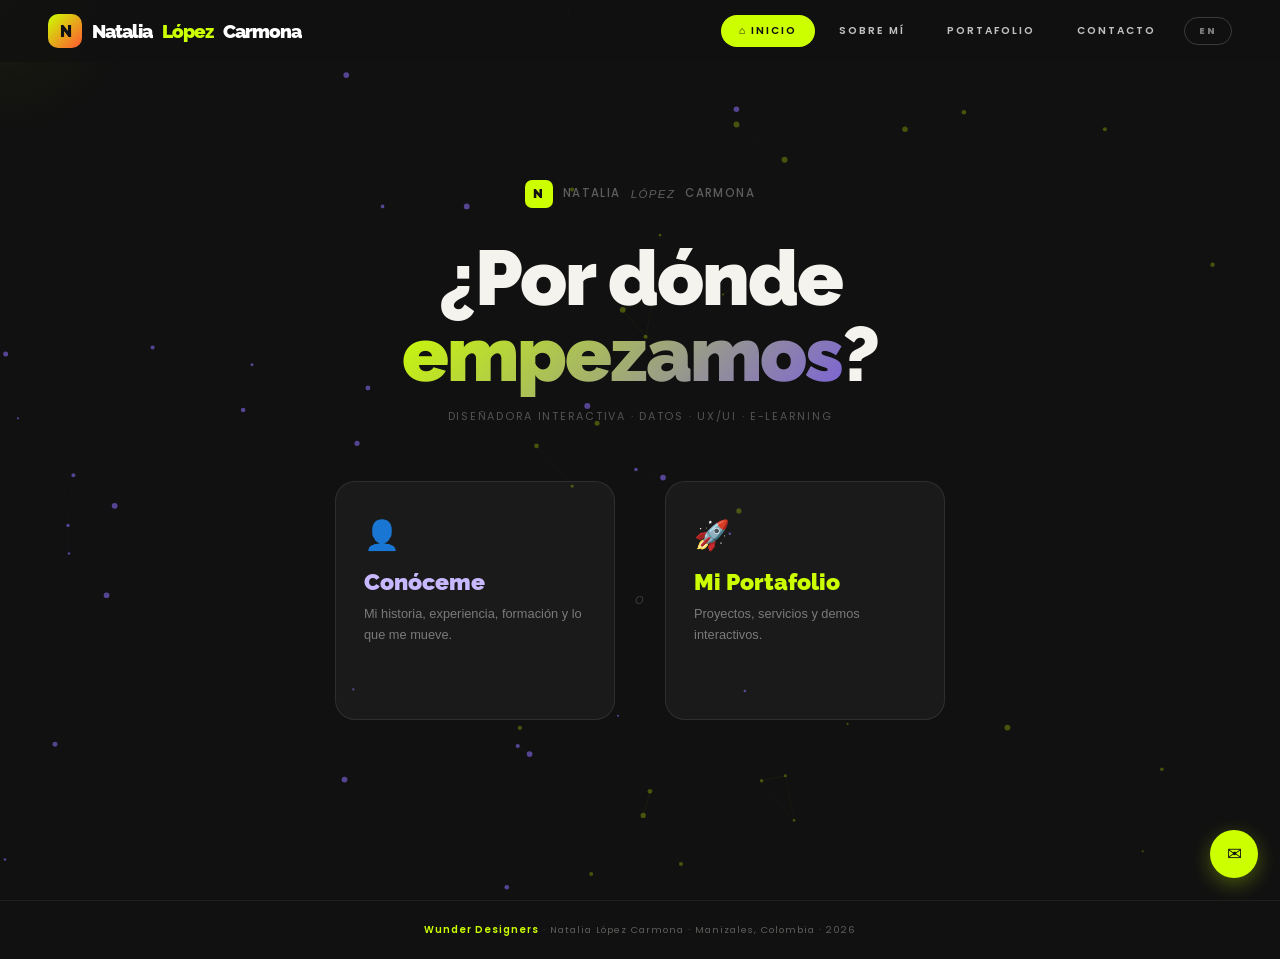
==== commit a8b46296: "ATS LInkedin e interactivos y landing" ====
--- a/index.html
+++ b/index.html
@@ -109,7 +109,7 @@
 
   <!-- ═══ NAV ═══ -->
   <nav class="nav" id="nav" aria-label="Navegación principal">
-    <a class="nav-logo" onclick="switchPage('portfolio')">
+    <a class="nav-logo" onclick="switchPage('landing')">
       <img src="logo.png" alt="Wunder Designers" class="nav-logo-img" style="display:none"
            onload="this.style.display='block';this.closest('.nav-logo').querySelector('.nav-logo-text').style.display='none'">
       <span class="nav-logo-text">
@@ -118,18 +118,50 @@
     </a>
     <button class="nav-toggle" onclick="toggleMenu()"><span></span><span></span><span></span></button>
     <div class="nav-links" id="navLinks">
-      <button class="nav-pill active" data-page="portfolio" onclick="switchPage('portfolio')" data-i18n="nav.portfolio">Portafolio</button>
+      <button class="nav-pill active" data-page="landing" onclick="switchPage('landing')" data-i18n="nav.home">⌂ Inicio</button>
       <button class="nav-pill" data-page="about" onclick="switchPage('about')" data-i18n="nav.about">Sobre Mí</button>
+      <button class="nav-pill" data-page="portfolio" onclick="switchPage('portfolio')" data-i18n="nav.portfolio">Portafolio</button>
       <a href="#contacto" class="nav-pill" onclick="switchPage('portfolio');setTimeout(()=>scrollToEl('contacto'),300)" data-i18n="nav.contact">Contacto</a>
-      <button class="nav-cta" onclick="switchPage('about');setTimeout(()=>document.getElementById('cv-dl').scrollIntoView({behavior:'smooth'}),300)" data-i18n="nav.cv">↓ Descargar CV</button>
-      <button class="lang-toggle" id="langBtn" onclick="toggleLang()" title="Switch language / Cambiar idioma">EN</button>
+<button class="lang-toggle" id="langBtn" onclick="toggleLang()" title="Switch language / Cambiar idioma">EN</button>
     </div>
   </nav>
+
+  <!-- ═══════════════════════════════════════════════════════
+       PAGE 0: LANDING
+       ═══════════════════════════════════════════════════════ -->
+  <div class="page active" id="page-landing">
+    <section class="landing-hero">
+      <canvas class="hero-canvas" id="hc-landing" aria-hidden="true"></canvas>
+      <div class="landing-inner">
+        <p class="landing-name">
+          <span class="w-mark">N</span>
+          Natalia <em>López</em> Carmona
+        </p>
+        <h1 class="landing-q reveal" data-i18n-html="landing.h1">¿Por dónde <span class="g">empezamos</span>?</h1>
+        <p class="landing-sub reveal" data-i18n="landing.sub">Diseñadora Interactiva · Datos · UX/UI · E-learning</p>
+        <div class="landing-choices reveal">
+          <button class="lc-card lc-about" onclick="switchPage('about')">
+            <span class="lc-icon">👤</span>
+            <h2 data-i18n="landing.about.title">Conóceme</h2>
+            <p data-i18n="landing.about.desc">Mi historia, experiencia, formación y lo que me mueve.</p>
+            <span class="lc-arrow">→</span>
+          </button>
+          <span class="lc-or">o</span>
+          <button class="lc-card lc-portfolio" onclick="switchPage('portfolio')">
+            <span class="lc-icon">🚀</span>
+            <h2 data-i18n="landing.portfolio.title">Mi Portafolio</h2>
+            <p data-i18n="landing.portfolio.desc">Proyectos, servicios y demos interactivos.</p>
+            <span class="lc-arrow">→</span>
+          </button>
+        </div>
+      </div>
+    </section>
+  </div>
 
   <!-- ═══════════════════════════════════════════════════════
        PAGE 1: PORTAFOLIO
        ═══════════════════════════════════════════════════════ -->
-  <div class="page active" id="page-portfolio">
+  <div class="page" id="page-portfolio">
 
     <!-- ▓▓▓ HERO — DARK ▓▓▓ --> //
     <section class="hero">
@@ -140,7 +172,7 @@
         <span class="l2" data-i18n="hero.h1b">inspiran diseño</span>
       </h1>
       <p class="hero-sub reveal" style="transition-delay:.24s" data-i18n="hero.sub">
-        Se transforma información compleja en experiencias visuales que impulsan decisiones.
+        Transformamos información compleja en experiencias visuales que impulsan decisiones.
         12 años integrando pensamiento crítico, narrativa digital y tecnología.
       </p>
       <div class="hero-btns reveal" style="transition-delay:.36s">
@@ -155,40 +187,12 @@
       <div class="scroll-hint"><span>Scroll</span><div class="scroll-line"></div></div>
     </section>
 
-    <!-- ▓▓▓ STATS — CREAM ▓▓▓ --> 
-    <section class="section sec-cream">  
-      <div class="inner">
-        <div class="stats-grid">
-          <div class="stat-c s-dk reveal">
-            <div class="stat-icon">🚀</div>
-            <div class="stat-num" data-target="47">0</div>
-            <div class="stat-label" data-i18n="stat.projects">Proyectos</div>
-          </div>
-          <div class="stat-c s-cr reveal" style="transition-delay:.1s">
-            <div class="stat-icon">⭐</div>
-            <div class="stat-num" data-target="32">0</div>
-            <div class="stat-label" data-i18n="stat.clients">Clientes</div>
-          </div>
-          <div class="stat-c s-vt reveal" style="transition-delay:.2s">
-            <div class="stat-icon">📊</div>
-            <div class="stat-num" data-target="12">0</div>
-            <div class="stat-label" data-i18n="stat.years">Años Exp.</div>
-          </div>
-          <div class="stat-c s-or reveal" style="transition-delay:.3s">
-            <div class="stat-icon">🎓</div>
-            <div class="stat-num" data-target="3">0</div>
-            <div class="stat-label" data-i18n="stat.degrees">Títulos</div>
-          </div>
-        </div>
-      </div>
-    </section>
-
     <!-- ▓▓▓ SERVICES — WHITE ▓▓▓ -->
     <section class="section sec-white" id="servicios">
       <div class="inner">
         <p class="s-tag reveal" data-i18n="srv.section.tag">Servicios</p>
         <h2 class="s-title reveal" data-i18n-html="srv.section.title">Lo que <em>se puede hacer</em> por ti</h2>
-        <p class="s-sub reveal" data-i18n="srv.section.sub">Se combinan diseño, estrategia y tecnología para crear experiencias que conectan.</p>
+        <p class="s-sub reveal" data-i18n="srv.section.sub">Combinamos diseño, estrategia y tecnología para crear experiencias significativas.</p>
         <div class="srv-grid">
           <div class="srv sw reveal" onclick="switchPage('srv-branding')">
             <div class="srv-icon">🎨</div>
@@ -347,12 +351,12 @@
     <section class="section sec-violet contact-sec" id="contacto">
       <div class="inner">
         <p class="s-tag reveal" style="justify-content:center" data-i18n="contact.tag">Contacto</p>
-        <h2 class="s-title reveal" style="text-align:center" data-i18n-html="contact.title">¿Lista para <em>transformar</em> tu proyecto?</h2>
+        <h2 class="s-title reveal" style="text-align:center" data-i18n-html="contact.title">¿<em>Transformamos</em> tu proyecto?</h2>
         <p class="s-sub reveal" style="text-align:center;margin:0 auto 30px;color:rgba(255,255,255,.6)" data-i18n="contact.sub">
-          Cuéntale sobre tu proyecto. Ya sea diseño, estrategia, dashboards o formación.
+          Cuéntanos sobre tu proyecto. Ya sea diseño, estrategia, dashboards o formación.
         </p>
         <div class="contact-links reveal">
-          <a href="mailto:natalia.lopez.wd@gmail.com" class="cp" data-i18n="contact.email">✉ Escríbele</a>
+          <a href="mailto:natalia.lopez.wd@gmail.com" class="cp" data-i18n="contact.email">✉ Escríbeme</a>
           <a href="https://www.linkedin.com/in/natalia-lopez-carmona/" target="_blank" class="cs">LinkedIn →</a>
           <a href="https://www.behance.net/natalialpez21" target="_blank" class="cs">Behance →</a>
         </div>
@@ -382,7 +386,7 @@
           <a href="https://natalia-lopez-carmona.github.io" target="_blank" class="cv-ci">GitHub</a>
         </div>
         <div class="cv-download-row" id="cv-dl">
-          <button class="btn-dl" onclick="generateCV()" data-i18n="about.download">↓ Descargar CV en PDF (formato ATS)</button>
+          <button class="btn-dl" onclick="generateCV()" data-i18n="about.download">↓ Descargar CV en PDF</button>
         </div>
       </div>
 
@@ -603,7 +607,7 @@
 
       <!-- Download CTA -->
       <div style="text-align:center;margin-top:40px" class="reveal">
-        <button class="btn-dl" onclick="generateCV()" data-i18n="about.download2">↓ Descargar CV completo en PDF (formato ATS)</button>
+        <button class="btn-dl" onclick="generateCV()" data-i18n="about.download2">↓ Descargar CV completo en PDF</button>
       </div>
     </div>
 
@@ -647,7 +651,7 @@
         <span class="l2" data-i18n="srv.branding.page.h1b">una historia coherente</span>
       </h1>
       <p class="hero-sub reveal" style="transition-delay:.16s" data-i18n="srv.branding.page.sub">
-        Se construyen sistemas de identidad visual que van más allá del logo. Son la arquitectura visual de tu marca en todos los puntos de contacto.
+        Construímos sistemas de identidad visual que van más allá del logo. Son la arquitectura visual de tu marca en todos los puntos de contacto.
       </p>
       <div class="hero-btns reveal" style="transition-delay:.24s">
         <button class="btn-lime" onclick="switchPage('portfolio');setTimeout(()=>scrollToEl('contacto'),300)" data-i18n="srv.page.cta">Hablemos de tu proyecto →</button>
@@ -675,7 +679,7 @@
         <h2 class="s-title reveal" style="text-align:center" data-i18n-html="srv.branding.page.cta.title">¿Quieres una identidad <em>que dure</em>?</h2>
         <p class="s-sub reveal" style="text-align:center;margin:0 auto 30px;color:rgba(255,255,255,.6)">Cuéntale sobre tu proyecto y construirán tu marca juntas.</p>
         <div class="contact-links reveal">
-          <a href="mailto:natalia.lopez.wd@gmail.com" class="cp">✉ Escríbele</a>
+          <a href="mailto:natalia.lopez.wd@gmail.com" class="cp">✉ Escríbeme</a>
           <a href="https://www.behance.net/natalialpez21" target="_blank" class="cs">Behance →</a>
         </div>
       </div>
@@ -693,7 +697,7 @@
         <span class="l2" data-i18n="srv.estrategia.page.h1b">que posiciona</span>
       </h1>
       <p class="hero-sub reveal" style="transition-delay:.16s" data-i18n="srv.estrategia.page.sub">
-        Se desarrollan estrategias de comunicación digital que articulan tu propuesta de valor, construyen audiencia y generan presencia con propósito.
+        Desarrollamos estrategias de comunicación digital que articulan tu propuesta de valor, construyen audiencia y generan presencia con propósito.
       </p>
       <div class="hero-btns reveal" style="transition-delay:.24s">
         <button class="btn-lime" onclick="switchPage('portfolio');setTimeout(()=>scrollToEl('contacto'),300)" data-i18n="srv.page.cta">Hablemos de tu proyecto →</button>
@@ -721,7 +725,7 @@
         <h2 class="s-title reveal" style="text-align:center" data-i18n-html="srv.estrategia.page.cta.title">¿Tu marca <em>necesita dirección</em>?</h2>
         <p class="s-sub reveal" style="text-align:center;margin:0 auto 30px;color:rgba(255,255,255,.6)">Cuéntale dónde estás y hacia dónde quieres ir.</p>
         <div class="contact-links reveal">
-          <a href="mailto:natalia.lopez.wd@gmail.com" class="cp">✉ Escríbele</a>
+          <a href="mailto:natalia.lopez.wd@gmail.com" class="cp">✉ Escríbeme</a>
           <a href="https://www.linkedin.com/in/natalia-lopez-carmona/" target="_blank" class="cs">LinkedIn →</a>
         </div>
       </div>
@@ -739,7 +743,7 @@
         <span class="l2" data-i18n="srv.dashboards.page.h1b">cuentan historias</span>
       </h1>
       <p class="hero-sub reveal" style="transition-delay:.16s" data-i18n="srv.dashboards.page.sub">
-        Se diseñan y desarrollan dashboards e infográficos interactivos que convierten datos complejos en decisiones claras. Power BI, D3.js y visualización moderna.
+        Diseñamos y desarrollamos dashboards e infográficos interactivos que convierten datos complejos en decisiones claras. Power BI, D3.js y visualización moderna.
       </p>
       <div class="hero-btns reveal" style="transition-delay:.24s">
         <button class="btn-lime" onclick="switchPage('portfolio');setTimeout(()=>scrollToEl('contacto'),300)" data-i18n="srv.page.cta">Hablemos de tu proyecto →</button>
@@ -767,7 +771,7 @@
         <h2 class="s-title reveal" style="text-align:center" data-i18n-html="srv.dashboards.page.cta.title">¿Tus datos <em>merecen ser vistos</em>?</h2>
         <p class="s-sub reveal" style="text-align:center;margin:0 auto 30px;color:rgba(255,255,255,.6)">Cuéntale qué información tienes y qué decisiones necesitas tomar.</p>
         <div class="contact-links reveal">
-          <a href="mailto:natalia.lopez.wd@gmail.com" class="cp">✉ Escríbele</a>
+          <a href="mailto:natalia.lopez.wd@gmail.com" class="cp">✉ Escríbeme</a>
           <a href="https://www.linkedin.com/in/natalia-lopez-carmona/" target="_blank" class="cs">LinkedIn →</a>
         </div>
       </div>
@@ -785,7 +789,7 @@
         <span class="l2" data-i18n="srv.elearning.page.h1b">que transforma</span>
       </h1>
       <p class="hero-sub reveal" style="transition-delay:.16s" data-i18n="srv.elearning.page.sub">
-        Se diseñan experiencias de aprendizaje digital que combinan pedagogía, UX y narrativa para crear cursos que realmente funcionan.
+        Diseñamos experiencias de aprendizaje digital que combinan pedagogía, UX y narrativa para crear cursos que realmente funcionan.
       </p>
       <div class="hero-btns reveal" style="transition-delay:.24s">
         <button class="btn-lime" onclick="switchPage('portfolio');setTimeout(()=>scrollToEl('contacto'),300)" data-i18n="srv.page.cta">Hablemos de tu proyecto →</button>
@@ -813,7 +817,7 @@
         <h2 class="s-title reveal" style="text-align:center" data-i18n-html="srv.elearning.page.cta.title">¿Tu conocimiento <em>merece un mejor formato</em>?</h2>
         <p class="s-sub reveal" style="text-align:center;margin:0 auto 30px;color:rgba(255,255,255,.6)">Cuéntale qué quieres enseñar y a quién.</p>
         <div class="contact-links reveal">
-          <a href="mailto:natalia.lopez.wd@gmail.com" class="cp">✉ Escríbele</a>
+          <a href="mailto:natalia.lopez.wd@gmail.com" class="cp">✉ Escríbeme</a>
           <a href="https://www.linkedin.com/in/natalia-lopez-carmona/" target="_blank" class="cs">LinkedIn →</a>
         </div>
       </div>
@@ -831,7 +835,7 @@
         <span class="l2" data-i18n="srv.web.page.h1b">que conectan</span>
       </h1>
       <p class="hero-sub reveal" style="transition-delay:.16s" data-i18n="srv.web.page.sub">
-        Se diseñan y desarrollan sitios web con identidad editorial fuerte, código limpio y experiencias de usuario que las personas quieren recordar.
+        Diseñamos y desarrollamos sitios web con identidad editorial fuerte, código limpio y experiencias de usuario que las personas quieren recordar.
       </p>
       <div class="hero-btns reveal" style="transition-delay:.24s">
         <button class="btn-lime" onclick="switchPage('portfolio');setTimeout(()=>scrollToEl('contacto'),300)" data-i18n="srv.page.cta">Hablemos de tu proyecto →</button>
@@ -859,7 +863,7 @@
         <h2 class="s-title reveal" style="text-align:center" data-i18n-html="srv.web.page.cta.title">¿Tu proyecto <em>merece un buen sitio</em>?</h2>
         <p class="s-sub reveal" style="text-align:center;margin:0 auto 30px;color:rgba(255,255,255,.6)">Cuéntale qué necesitas construir.</p>
         <div class="contact-links reveal">
-          <a href="mailto:natalia.lopez.wd@gmail.com" class="cp">✉ Escríbele</a>
+          <a href="mailto:natalia.lopez.wd@gmail.com" class="cp">✉ Escríbeme</a>
           <a href="https://www.behance.net/natalialpez21" target="_blank" class="cs">Behance →</a>
         </div>
       </div>
@@ -877,7 +881,7 @@
         <span class="l2" data-i18n="srv.audiovisual.page.h1b">que se ve</span>
       </h1>
       <p class="hero-sub reveal" style="transition-delay:.16s" data-i18n="srv.audiovisual.page.sub">
-        Se producen y editan documentales y piezas audiovisuales que comunican conocimiento científico y cultural con rigor narrativo y sensibilidad estética.
+        Producimos y editamos documentales y piezas audiovisuales que comunican conocimiento científico y cultural con rigor narrativo y sensibilidad estética.
       </p>
       <div class="hero-btns reveal" style="transition-delay:.24s">
         <button class="btn-lime" onclick="switchPage('portfolio');setTimeout(()=>scrollToEl('contacto'),300)" data-i18n="srv.page.cta">Hablemos de tu proyecto →</button>
@@ -905,7 +909,7 @@
         <h2 class="s-title reveal" style="text-align:center" data-i18n-html="srv.audiovisual.page.cta.title">¿Tu historia <em>merece ser contada</em>?</h2>
         <p class="s-sub reveal" style="text-align:center;margin:0 auto 30px;color:rgba(255,255,255,.6)">Cuéntale qué quieres comunicar y para quién.</p>
         <div class="contact-links reveal">
-          <a href="mailto:natalia.lopez.wd@gmail.com" class="cp">✉ Escríbele</a>
+          <a href="mailto:natalia.lopez.wd@gmail.com" class="cp">✉ Escríbeme</a>
           <a href="https://www.linkedin.com/in/natalia-lopez-carmona/" target="_blank" class="cs">LinkedIn →</a>
         </div>
       </div>
--- a/styles.css
+++ b/styles.css
@@ -151,6 +151,115 @@
   opacity: 0; transition: opacity 0.8s ease;
 }
 .hero-canvas.hc-active { opacity: 1; }
+
+/* ═══════════════════════════════════════
+   LANDING PAGE
+   ═══════════════════════════════════════ */
+.landing-hero {
+  min-height: 100vh;
+  display: flex; align-items: center; justify-content: center;
+  position: relative; overflow: hidden;
+  background: var(--dark);
+}
+.landing-inner {
+  position: relative; z-index: 2;
+  text-align: center;
+  padding: 40px 24px;
+  max-width: 720px; width: 100%;
+}
+.landing-name {
+  display: inline-flex; align-items: center; gap: 10px;
+  font-size: .72rem; font-weight: 500;
+  letter-spacing: .12em; text-transform: uppercase;
+  color: rgba(255,255,255,.32);
+  margin-bottom: 32px;
+}
+.landing-name .w-mark {
+  width: 28px; height: 28px;
+  background: var(--lime); color: var(--dark);
+  border-radius: 7px;
+  font-family: 'Raleway', sans-serif; font-weight: 900; font-size: .82rem;
+  display: flex; align-items: center; justify-content: center;
+}
+.landing-q {
+  font-family: 'Raleway', sans-serif;
+  font-size: clamp(2.4rem, 6vw, 5rem);
+  font-weight: 900; line-height: 1; letter-spacing: -2px;
+  color: var(--cream); margin-bottom: 16px;
+}
+.landing-q .g {
+  background: linear-gradient(135deg, var(--lime), var(--violet));
+  -webkit-background-clip: text; -webkit-text-fill-color: transparent;
+  background-clip: text;
+}
+.landing-sub {
+  font-size: .68rem; letter-spacing: .16em; text-transform: uppercase;
+  color: rgba(255,255,255,.28); margin-bottom: 56px;
+}
+.landing-choices {
+  display: flex; align-items: center; justify-content: center; gap: 20px;
+}
+.lc-card {
+  flex: 1; max-width: 280px;
+  background: rgba(255,255,255,.04);
+  border: 1px solid rgba(255,255,255,.09);
+  border-radius: 20px; padding: 36px 28px;
+  cursor: pointer; text-align: left;
+  transition: transform .3s ease, border-color .3s ease, background .3s ease;
+  position: relative; overflow: hidden;
+  color: var(--cream);
+}
+.lc-card::before {
+  content: ''; position: absolute; inset: 0; opacity: 0;
+  transition: opacity .35s ease; border-radius: 20px;
+}
+.lc-about::before    { background: radial-gradient(ellipse at 30% 70%, rgba(123,97,217,.35) 0%, transparent 65%); }
+.lc-portfolio::before { background: radial-gradient(ellipse at 70% 30%, rgba(204,255,0,.18) 0%, transparent 65%); }
+.lc-card:hover { transform: translateY(-8px); }
+.lc-card:hover::before { opacity: 1; }
+.lc-about:hover    { border-color: rgba(123,97,217,.55); background: rgba(123,97,217,.06); animation: none; }
+.lc-portfolio:hover { border-color: rgba(204,255,0,.4);  background: rgba(204,255,0,.04); animation: none; }
+.lc-about    { animation: pulseAbout 3.2s ease-in-out infinite; }
+.lc-portfolio { animation: pulseLime  3.2s ease-in-out infinite 1.6s; }
+@keyframes pulseAbout {
+  0%,100% { box-shadow: 0 4px 20px rgba(123,97,217,.06); }
+  50%     { box-shadow: 0 8px 36px rgba(123,97,217,.22); }
+}
+@keyframes pulseLime {
+  0%,100% { box-shadow: 0 4px 20px rgba(204,255,0,.04); }
+  50%     { box-shadow: 0 8px 36px rgba(204,255,0,.18); }
+}
+.lc-icon { font-size: 1.8rem; margin-bottom: 16px; display: block; }
+.lc-card h2 {
+  font-family: 'Raleway', sans-serif; font-size: 1.45rem; font-weight: 900; margin-bottom: 8px;
+}
+.lc-about h2     { color: #c8b8ff; }
+.lc-portfolio h2 { color: var(--lime); }
+.lc-card p {
+  font-size: .8rem; color: rgba(255,255,255,.42); line-height: 1.65; margin-bottom: 20px;
+}
+.lc-arrow {
+  display: inline-block; font-size: 1rem;
+  opacity: 0; transform: translateX(-6px);
+  transition: opacity .25s ease, transform .25s ease;
+}
+.lc-about .lc-arrow     { color: #c8b8ff; }
+.lc-portfolio .lc-arrow { color: var(--lime); }
+.lc-card:hover .lc-arrow { opacity: 1; transform: translateX(0); animation: arrowBounce .7s ease infinite; }
+@keyframes arrowBounce {
+  0%,100% { transform: translateX(0); }
+  50%     { transform: translateX(5px); }
+}
+.lc-or {
+  font-size: .68rem; letter-spacing: .1em; text-transform: uppercase;
+  color: rgba(255,255,255,.18); flex-shrink: 0; font-style: italic;
+}
+@media (max-width: 580px) {
+  .landing-choices { flex-direction: column; align-items: stretch; }
+  .lc-card { max-width: 100%; }
+  .lc-or { text-align: center; }
+}
+
 .hero-tag {
   font-size: .6rem; font-weight: 700; text-transform: uppercase;
   letter-spacing: 5px; color: var(--orange); margin-bottom: 20px;
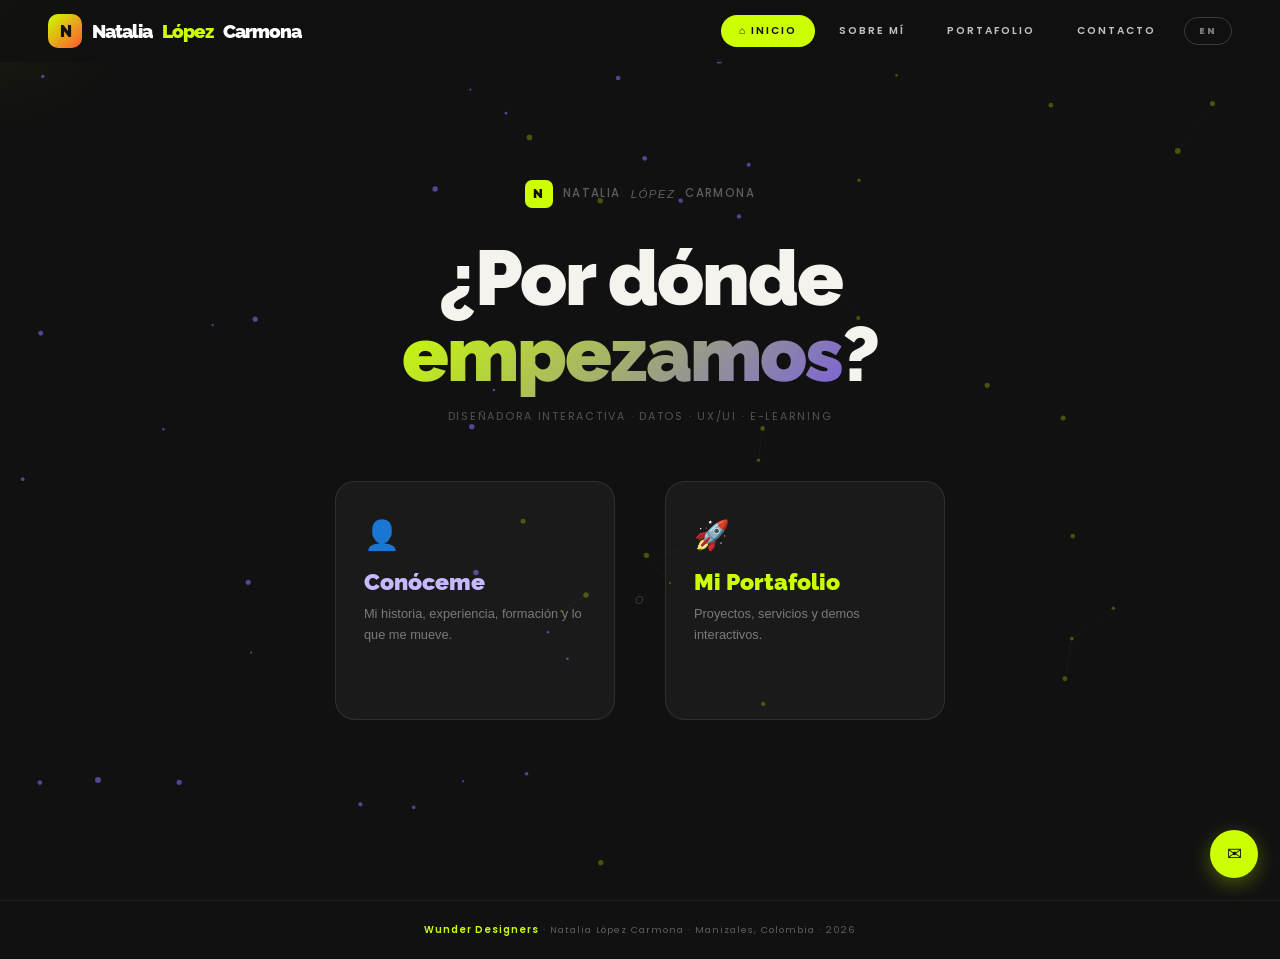
==== commit e31c5af7: "cambios lenguaje" ====
--- a/index.html
+++ b/index.html
@@ -146,7 +146,7 @@
             <p data-i18n="landing.about.desc">Mi historia, experiencia, formación y lo que me mueve.</p>
             <span class="lc-arrow">→</span>
           </button>
-          <span class="lc-or">o</span>
+          <span class="lc-or" data-i18n="landing.or">o</span>
           <button class="lc-card lc-portfolio" onclick="switchPage('portfolio')">
             <span class="lc-icon">🚀</span>
             <h2 data-i18n="landing.portfolio.title">Mi Portafolio</h2>
@@ -246,10 +246,10 @@
               <span style="position:relative;z-index:1">🖥️</span>
             </div>
             <div class="prj-over">
-              <p class="prj-type" style="color:#c8b8ff">UX · Interfaces Interactivas</p>
-              <h3>Interfaces Interactivas · U. Autónoma</h3>
-              <p class="prj-tech">UX · Diseño Interactivo · Multimedia</p>
-              <div class="prj-impact" style="background:rgba(123,97,217,.2);color:#c8b8ff">▲ Ver proyecto</div>
+              <p class="prj-type" style="color:#c8b8ff" data-i18n="prj.ux.type">UX · Interfaces Interactivas</p>
+              <h3 data-i18n="prj.ux.title">Interfaces Interactivas · U. Autónoma</h3>
+              <p class="prj-tech" data-i18n="prj.ux.tech">UX · Diseño Interactivo · Multimedia</p>
+              <div class="prj-impact" style="background:rgba(123,97,217,.2);color:#c8b8ff" data-i18n="prj.view">▲ Ver proyecto</div>
             </div>
           </div>
           <div class="prj reveal" style="transition-delay:.1s" onclick="openProject('audiovisual-caldas')">
@@ -257,10 +257,10 @@
               <span style="position:relative;z-index:1">🎬</span>
             </div>
             <div class="prj-over">
-              <p class="prj-type" style="color:#ffa088">Audiovisual</p>
-              <h3>Documentales Divulgación Científica</h3>
-              <p class="prj-tech">Producción · Edición · Narrativa</p>
-              <div class="prj-impact" style="background:rgba(255,87,51,.15);color:#ffa088">▲ Ver proyecto</div>
+              <p class="prj-type" style="color:#ffa088" data-i18n="prj.audiovisual.type">Audiovisual</p>
+              <h3 data-i18n="prj.audiovisual.title">Documentales Divulgación Científica</h3>
+              <p class="prj-tech" data-i18n="prj.audiovisual.tech">Producción · Edición · Narrativa</p>
+              <div class="prj-impact" style="background:rgba(255,87,51,.15);color:#ffa088" data-i18n="prj.view">▲ Ver proyecto</div>
             </div>
           </div>
           <div class="prj reveal" style="transition-delay:.2s" onclick="openProject('dashboard-consortia')">
@@ -268,10 +268,10 @@
               <span style="position:relative;z-index:1">📊</span>
             </div>
             <div class="prj-over">
-              <p class="prj-type" style="color:var(--lime)">Dashboard</p>
-              <h3>Dashboard Power BI · Consortia SAS</h3>
-              <p class="prj-tech">Power BI · Visualización · Datos</p>
-              <div class="prj-impact" style="background:rgba(204,255,0,.15);color:var(--lime)">▲ Ver proyecto</div>
+              <p class="prj-type" style="color:var(--lime)" data-i18n="prj.dashboard.type">Dashboard</p>
+              <h3 data-i18n="prj.dashboard.title">Dashboard Power BI · Consortia SAS</h3>
+              <p class="prj-tech" data-i18n="prj.dashboard.tech">Power BI · Visualización · Datos</p>
+              <div class="prj-impact" style="background:rgba(204,255,0,.15);color:var(--lime)" data-i18n="prj.view">▲ Ver proyecto</div>
             </div>
           </div>
           <div class="prj reveal" onclick="openProject('biblioteca-salmona')">
@@ -279,10 +279,10 @@
               <span style="position:relative;z-index:1">🏛️</span>
             </div>
             <div class="prj-over">
-              <p class="prj-type" style="color:var(--violet)">Branding · Web · Comunicación</p>
-              <h3>Biblioteca Salmona · U. de Caldas</h3>
-              <p class="prj-tech">Diseño · Difusión · Portal Repositorio · Eventos</p>
-              <div class="prj-impact" style="background:rgba(123,97,217,.15);color:var(--violet)">▲ Ver proyecto</div>
+              <p class="prj-type" style="color:var(--violet)" data-i18n="prj.biblioteca.type">Branding · Web · Comunicación</p>
+              <h3 data-i18n="prj.biblioteca.title">Biblioteca Salmona · U. de Caldas</h3>
+              <p class="prj-tech" data-i18n="prj.biblioteca.tech">Diseño · Difusión · Portal Repositorio · Eventos</p>
+              <div class="prj-impact" style="background:rgba(123,97,217,.15);color:var(--violet)" data-i18n="prj.view">▲ Ver proyecto</div>
             </div>
           </div>
           <div class="prj reveal" style="transition-delay:.1s" onclick="openProject('wunder-portfolio')">
@@ -290,10 +290,10 @@
               <span style="position:relative;z-index:1">💻</span>
             </div>
             <div class="prj-over">
-              <p class="prj-type" style="color:var(--dark)">Web Design</p>
+              <p class="prj-type" style="color:var(--dark)" data-i18n="prj.wunder.type">Web Design</p>
               <h3>Wunder Designers Portfolio</h3>
-              <p class="prj-tech">HTML · CSS · JS · Animaciones</p>
-              <div class="prj-impact" style="background:rgba(0,0,0,.2);color:var(--lime)">▲ Ver proyecto</div>
+              <p class="prj-tech" data-i18n="prj.wunder.tech">HTML · CSS · JS · Animaciones</p>
+              <div class="prj-impact" style="background:rgba(0,0,0,.2);color:var(--lime)" data-i18n="prj.view">▲ Ver proyecto</div>
             </div>
           </div>
         </div>
@@ -310,7 +310,7 @@
           <!-- Revenue chart - dark card -->
           <div class="dash dd reveal">
             <div class="dash-h">
-              <div><h3>Crecimiento de Proyectos</h3><small style="color:rgba(255,255,255,.3)">Últimos 12 meses</small></div>
+              <div><h3 data-i18n="dash.chart.title">Crecimiento de Proyectos</h3><small style="color:rgba(255,255,255,.3)" data-i18n="dash.chart.sub">Últimos 12 meses</small></div>
               <div class="dash-big" style="color:var(--lime)">$148K</div>
             </div>
             <div class="chart-bars" id="mainChart"></div>
@@ -318,7 +318,7 @@
           <!-- Donut - white card -->
           <div class="dash dw reveal" style="transition-delay:.12s">
             <div class="dash-h">
-              <div><h3>Distribución</h3><small style="color:var(--lgray)">Por servicio</small></div>
+              <div><h3 data-i18n="dash.dist.title">Distribución</h3><small style="color:var(--lgray)" data-i18n="dash.dist.sub">Por servicio</small></div>
             </div>
             <div class="donut-wrap">
               <svg width="160" height="160" viewBox="0 0 160 160">
@@ -330,16 +330,16 @@
               </svg>
             </div>
             <div class="donut-legend">
-              <span style="color:var(--gray)"><span class="dot" style="background:var(--violet)"></span>Diseño 35%</span>
-              <span style="color:var(--gray)"><span class="dot" style="background:var(--orange)"></span>Dashboards 25%</span>
-              <span style="color:var(--gray)"><span class="dot" style="background:var(--lime-dk)"></span>Estrategia 20%</span>
-              <span style="color:var(--gray)"><span class="dot" style="background:var(--dark)"></span>E-Learning 20%</span>
+              <span style="color:var(--gray)"><span class="dot" style="background:var(--violet)"></span><span data-i18n="dash.legend.design">Diseño 35%</span></span>
+              <span style="color:var(--gray)"><span class="dot" style="background:var(--orange)"></span><span data-i18n="dash.legend.dashboards">Dashboards 25%</span></span>
+              <span style="color:var(--gray)"><span class="dot" style="background:var(--lime-dk)"></span><span data-i18n="dash.legend.strategy">Estrategia 20%</span></span>
+              <span style="color:var(--gray)"><span class="dot" style="background:var(--dark)"></span><span data-i18n="dash.legend.elearning">E-Learning 20%</span></span>
             </div>
           </div>
           <!-- Skills - white card full width -->
           <div class="dash dw dash-full reveal">
             <div class="dash-h">
-              <div><h3>Competencias Técnicas</h3><small style="color:var(--lgray)">Nivel de dominio</small></div>
+              <div><h3 data-i18n="dash.skills.title">Competencias Técnicas</h3><small style="color:var(--lgray)" data-i18n="dash.skills.sub">Nivel de dominio</small></div>
             </div>
             <div id="skillBars"></div>
           </div>
@@ -408,114 +408,114 @@
             <span class="cv-exp-date">Mar 2025 – Feb 2026</span>
           </div>
           <ul class="cv-exp-list">
-            <li>Diseño y estructuración visual del dashboard de Acuerdos Transformativos en Power BI, centralizando métricas de publicación en acceso abierto para más de 30 IES en Colombia.</li>
-            <li>Análisis de producción académica institucional y elaboración de informes estratégicos sobre comportamiento editorial.</li>
-            <li>Apoyo a procesos de fidelización institucional y gestión de acuerdos transformativos.</li>
+            <li data-i18n="about.exp.consortia.li1">Diseño y estructuración visual del dashboard de Acuerdos Transformativos en Power BI, centralizando métricas de publicación en acceso abierto para más de 30 IES en Colombia.</li>
+            <li data-i18n="about.exp.consortia.li2">Análisis de producción académica institucional y elaboración de informes estratégicos sobre comportamiento editorial.</li>
+            <li data-i18n="about.exp.consortia.li3">Apoyo a procesos de fidelización institucional y gestión de acuerdos transformativos.</li>
           </ul>
         </div>
 
         <div class="cv-exp">
           <div class="cv-exp-header">
-            <div><p class="cv-exp-role">Docente – Comunicación Digital y Analítica Web</p><p class="cv-exp-company">Universidad de Caldas – Técnico Profesional en Marketing Digital</p></div>
+            <div><p class="cv-exp-role" data-i18n="about.exp.docente1.role">Docente – Comunicación Digital y Analítica Web</p><p class="cv-exp-company" data-i18n="about.exp.docente1.company">Universidad de Caldas – Técnico Profesional en Marketing Digital</p></div>
             <span class="cv-exp-date">Feb–Mar 2025 / Mar–May 2026</span>
           </div>
           <ul class="cv-exp-list">
-            <li>Diseño y dictado de los módulos de Comunicación Digital y Analítica Web.</li>
-            <li>Apoyo en construcción de propuesta de valor y presencia digital para estudiantes.</li>
+            <li data-i18n="about.exp.docente1.li1">Diseño y dictado de los módulos de Comunicación Digital y Analítica Web.</li>
+            <li data-i18n="about.exp.docente1.li2">Apoyo en construcción de propuesta de valor y presencia digital para estudiantes.</li>
           </ul>
         </div>
 
         <div class="cv-exp">
           <div class="cv-exp-header">
-            <div><p class="cv-exp-role">Design Lead</p><p class="cv-exp-company">Blue Studies International (Australia, remoto)</p></div>
+            <div><p class="cv-exp-role">Design Lead</p><p class="cv-exp-company" data-i18n="about.exp.blue.company">Blue Studies International (Australia, remoto)</p></div>
             <span class="cv-exp-date">Mar – Oct 2024</span>
           </div>
           <ul class="cv-exp-list">
-            <li>Dirección creativa y diseño de interfaces digitales para proyectos internacionales.</li>
-            <li>Desarrollo de identidad visual y coordinación con equipos multidisciplinarios remotos.</li>
+            <li data-i18n="about.exp.blue.li1">Dirección creativa y diseño de interfaces digitales para proyectos internacionales.</li>
+            <li data-i18n="about.exp.blue.li2">Desarrollo de identidad visual y coordinación con equipos multidisciplinarios remotos.</li>
           </ul>
         </div>
 
         <div class="cv-exp">
           <div class="cv-exp-header">
-            <div><p class="cv-exp-role">Diseñadora Gráfica y Contenido Digital</p><p class="cv-exp-company">Stanton Optical (EE.UU., remoto)</p></div>
+            <div><p class="cv-exp-role" data-i18n="about.exp.stanton.role">Diseñadora Gráfica y Contenido Digital</p><p class="cv-exp-company" data-i18n="about.exp.stanton.company">Stanton Optical (EE.UU., remoto)</p></div>
             <span class="cv-exp-date">Nov 2023 – Feb 2024</span>
           </div>
           <ul class="cv-exp-list">
-            <li>Diseño de piezas gráficas y animadas para campañas en redes sociales en múltiples estados.</li>
-            <li>Producción en flujos ágiles manteniendo consistencia de marca.</li>
+            <li data-i18n="about.exp.stanton.li1">Diseño de piezas gráficas y animadas para campañas en redes sociales en múltiples estados.</li>
+            <li data-i18n="about.exp.stanton.li2">Producción en flujos ágiles manteniendo consistencia de marca.</li>
           </ul>
         </div>
 
         <div class="cv-exp">
           <div class="cv-exp-header">
-            <div><p class="cv-exp-role">Consultora – Visualización de Datos y Dashboards</p><p class="cv-exp-company">Laboratorio de Desarrollo Territorial de Risaralda</p></div>
-            <span class="cv-exp-date">May – Dic 2023</span>
+            <div><p class="cv-exp-role" data-i18n="about.exp.risaralda.role">Consultora – Visualización de Datos y Dashboards</p><p class="cv-exp-company">Laboratorio de Desarrollo Territorial de Risaralda</p></div>
+            <span class="cv-exp-date" data-i18n="about.exp.risaralda.date">May – Dic 2023</span>
           </div>
           <ul class="cv-exp-list">
-            <li>Diseño y estructuración visual de tableros de indicadores socioeconómicos por municipio en Tableau, traduciendo datasets complejos en narrativas visuales accesibles.</li>
-            <li>Definición de arquitectura de información y jerarquía visual para tomadores de decisión no técnicos.</li>
-            <li>Colaboración interdisciplinaria con analistas de datos para alinear análisis y comunicación visual.</li>
+            <li data-i18n="about.exp.risaralda.li1">Diseño y estructuración visual de tableros de indicadores socioeconómicos por municipio en Tableau, traduciendo datasets complejos en narrativas visuales accesibles.</li>
+            <li data-i18n="about.exp.risaralda.li2">Definición de arquitectura de información y jerarquía visual para tomadores de decisión no técnicos.</li>
+            <li data-i18n="about.exp.risaralda.li3">Colaboración interdisciplinaria con analistas de datos para alinear análisis y comunicación visual.</li>
           </ul>
         </div>
 
         <div class="cv-exp">
           <div class="cv-exp-header">
-            <div><p class="cv-exp-role">Diseñadora de Unidad Virtual – E-learning y Estrategia Digital</p><p class="cv-exp-company">Universidad Autónoma de Manizales</p></div>
-            <span class="cv-exp-date">Ene – Nov 2023</span>
+            <div><p class="cv-exp-role" data-i18n="about.exp.uautonoma.role">Diseñadora de Unidad Virtual – E-learning y Estrategia Digital</p><p class="cv-exp-company">Universidad Autónoma de Manizales</p></div>
+            <span class="cv-exp-date" data-i18n="about.exp.uautonoma.date">Ene – Nov 2023</span>
           </div>
           <ul class="cv-exp-list">
-            <li>Diseño y creación de interfaces interactivas para múltiples cursos virtuales en Moodle y Storyline 360.</li>
-            <li>Estructuración visual y narrativa de cursos para educación superior con enfoque en usabilidad.</li>
-            <li>Optimización de experiencia de usuario en plataformas educativas digitales.</li>
+            <li data-i18n="about.exp.uautonoma.li1">Diseño y creación de interfaces interactivas para múltiples cursos virtuales en Moodle y Storyline 360.</li>
+            <li data-i18n="about.exp.uautonoma.li2">Estructuración visual y narrativa de cursos para educación superior con enfoque en usabilidad.</li>
+            <li data-i18n="about.exp.uautonoma.li3">Optimización de experiencia de usuario en plataformas educativas digitales.</li>
           </ul>
         </div>
 
         <div class="cv-exp">
           <div class="cv-exp-header">
-            <div><p class="cv-exp-role">Proyectos Independientes – Diseño Web y Datos</p><p class="cv-exp-company">Wunder Designers – Independiente</p></div>
-            <span class="cv-exp-date">2022 – Presente</span>
+            <div><p class="cv-exp-role" data-i18n="about.exp.wunder.role">Proyectos Independientes – Diseño Web y Datos</p><p class="cv-exp-company" data-i18n="about.exp.wunder.company">Wunder Designers – Independiente</p></div>
+            <span class="cv-exp-date" data-i18n="about.exp.wunder.date">2022 – Presente</span>
           </div>
           <ul class="cv-exp-list">
-            <li>Diseño y desarrollo de sitios web con HTML5, CSS3, JavaScript y WordPress.</li>
-            <li>Dashboards interactivos y visualizaciones de datos con D3.js y Power BI.</li>
-            <li>Estrategias de comunicación, branding e identidad visual.</li>
-            <li>Diseño de experiencias de aprendizaje digital (e-learning).</li>
+            <li data-i18n="about.exp.wunder.li1">Diseño y desarrollo de sitios web con HTML5, CSS3, JavaScript y WordPress.</li>
+            <li data-i18n="about.exp.wunder.li2">Dashboards interactivos y visualizaciones de datos con D3.js y Power BI.</li>
+            <li data-i18n="about.exp.wunder.li3">Estrategias de comunicación, branding e identidad visual.</li>
+            <li data-i18n="about.exp.wunder.li4">Diseño de experiencias de aprendizaje digital (e-learning).</li>
           </ul>
         </div>
 
         <div class="cv-exp">
           <div class="cv-exp-header">
-            <div><p class="cv-exp-role">Docente – Producción Audiovisual y Herramientas Digitales</p><p class="cv-exp-company">Universidad Católica Luis Amigó / Unitécnica</p></div>
+            <div><p class="cv-exp-role" data-i18n="about.exp.docente2.role">Docente – Producción Audiovisual y Herramientas Digitales</p><p class="cv-exp-company">Universidad Católica Luis Amigó / Unitécnica</p></div>
             <span class="cv-exp-date">2022 – 2023</span>
           </div>
           <ul class="cv-exp-list">
-            <li>Formación en producción audiovisual, narrativas visuales y herramientas digitales.</li>
-            <li>Acompañamiento a estudiantes en construcción de narrativas visuales y sonoras.</li>
+            <li data-i18n="about.exp.docente2.li1">Formación en producción audiovisual, narrativas visuales y herramientas digitales.</li>
+            <li data-i18n="about.exp.docente2.li2">Acompañamiento a estudiantes en construcción de narrativas visuales y sonoras.</li>
           </ul>
         </div>
 
         <div class="cv-exp">
           <div class="cv-exp-header">
-            <div><p class="cv-exp-role">Coordinadora de Diseño y Comunicación Digital</p><p class="cv-exp-company">Centro de Bibliotecas Rogelio Salmona – U. de Caldas</p></div>
-            <span class="cv-exp-date">Ago 2014 – Sep 2022</span>
+            <div><p class="cv-exp-role" data-i18n="about.exp.biblioteca.role">Coordinadora de Diseño y Comunicación Digital</p><p class="cv-exp-company">Centro de Bibliotecas Rogelio Salmona – U. de Caldas</p></div>
+            <span class="cv-exp-date" data-i18n="about.exp.biblioteca.date">Ago 2014 – Sep 2022</span>
           </div>
           <ul class="cv-exp-list">
-            <li>Creación e implementación del primer sistema de diseño y comunicación institucional de la biblioteca, estableciendo identidad visual coherente y lineamientos para todas las plataformas.</li>
-            <li>Generación y liderazgo de espacios de encuentro en torno a la cultura y las humanidades digitales.</li>
-            <li>Diseño y facilitación de talleres de formación en herramientas digitales.</li>
-            <li>Participación en implementación del Repositorio Institucional (DSpace) y acompañamiento a investigadores en visibilidad académica (Scopus, WoS, Google Scholar).</li>
-            <li>Diseño web y gestión de plataformas digitales institucionales.</li>
+            <li data-i18n="about.exp.biblioteca.li1">Creación e implementación del primer sistema de diseño y comunicación institucional de la biblioteca, estableciendo identidad visual coherente y lineamientos para todas las plataformas.</li>
+            <li data-i18n="about.exp.biblioteca.li2">Generación y liderazgo de espacios de encuentro en torno a la cultura y las humanidades digitales.</li>
+            <li data-i18n="about.exp.biblioteca.li3">Diseño y facilitación de talleres de formación en herramientas digitales.</li>
+            <li data-i18n="about.exp.biblioteca.li4">Participación en implementación del Repositorio Institucional (DSpace) y acompañamiento a investigadores en visibilidad académica (Scopus, WoS, Google Scholar).</li>
+            <li data-i18n="about.exp.biblioteca.li5">Diseño web y gestión de plataformas digitales institucionales.</li>
           </ul>
         </div>
 
         <div class="cv-exp">
           <div class="cv-exp-header">
-            <div><p class="cv-exp-role">Productora Audiovisual y Editora de Documentales</p><p class="cv-exp-company">Universidad de Caldas</p></div>
+            <div><p class="cv-exp-role" data-i18n="about.exp.audiovisual.role">Productora Audiovisual y Editora de Documentales</p><p class="cv-exp-company">Universidad de Caldas</p></div>
             <span class="cv-exp-date">2004 – 2014</span>
           </div>
           <ul class="cv-exp-list">
-            <li>Producción y edición de documentales de divulgación científica e institucional.</li>
+            <li data-i18n="about.exp.audiovisual.li1">Producción y edición de documentales de divulgación científica e institucional.</li>
           </ul>
         </div>
       </div>
@@ -524,9 +524,9 @@
       <div class="cv-sec reveal">
         <h2 class="cv-sec-title" data-i18n="about.edu.title">Educación</h2>
         <div class="cv-edu-grid">
-          <div class="cv-edu"><span class="cv-edu-year">2013 – 2018</span><h4>Maestría en Diseño y Creación Interactiva</h4><p>Universidad de Caldas</p></div>
-          <div class="cv-edu"><span class="cv-edu-year">2002 – 2010</span><h4>Profesional en Filosofía y Letras</h4><p>Universidad de Caldas</p></div>
-          <div class="cv-edu"><span class="cv-edu-year">2007 – 2009</span><h4>Tecnóloga en Sistemas Informáticos</h4><p>Universidad de Caldas</p></div>
+          <div class="cv-edu"><span class="cv-edu-year">2013 – 2018</span><h4 data-i18n="about.edu.master">Maestría en Diseño y Creación Interactiva</h4><p>Universidad de Caldas</p></div>
+          <div class="cv-edu"><span class="cv-edu-year">2002 – 2010</span><h4 data-i18n="about.edu.bachelor">Profesional en Filosofía y Letras</h4><p>Universidad de Caldas</p></div>
+          <div class="cv-edu"><span class="cv-edu-year">2007 – 2009</span><h4 data-i18n="about.edu.tech">Tecnóloga en Sistemas Informáticos</h4><p>Universidad de Caldas</p></div>
         </div>
       </div>
 
@@ -534,14 +534,14 @@
       <div class="cv-sec reveal">
         <h2 class="cv-sec-title" data-i18n="about.comp.title">Formación Complementaria</h2>
         <div class="cv-edu-grid">
-          <div class="cv-edu"><span class="cv-edu-year">2026</span><h4>Bootcamp de Programación con Inteligencia Artificial</h4><p></p></div>
+          <div class="cv-edu"><span class="cv-edu-year">2026</span><h4 data-i18n="about.comp.ai">Bootcamp de Programación con Inteligencia Artificial</h4><p></p></div>
           <div class="cv-edu"><span class="cv-edu-year">2026</span><h4>AI Literacy</h4><p>IBM</p></div>
-          <div class="cv-edu"><span class="cv-edu-year">2025</span><h4>Fundamentos de Power BI</h4><p>CONFA</p></div>
+          <div class="cv-edu"><span class="cv-edu-year">2025</span><h4 data-i18n="about.comp.powerbi">Fundamentos de Power BI</h4><p>CONFA</p></div>
           <div class="cv-edu"><span class="cv-edu-year">2024</span><h4>Enterprise Design Thinking Practitioner</h4><p>IBM</p></div>
           <div class="cv-edu"><span class="cv-edu-year">2024</span><h4>Agile Explorer</h4><p>IBM</p></div>
           <div class="cv-edu"><span class="cv-edu-year">2022</span><h4>User Experience for Web Design</h4><p>LinkedIn Learning</p></div>
           <div class="cv-edu"><span class="cv-edu-year">2022</span><h4>Figma for UX Design</h4><p>LinkedIn Learning</p></div>
-          <div class="cv-edu"><span class="cv-edu-year">2022</span><h4>JavaScript: Animación Web</h4><p>LinkedIn Learning</p></div>
+          <div class="cv-edu"><span class="cv-edu-year">2022</span><h4 data-i18n="about.comp.jsanim">JavaScript: Animación Web</h4><p>LinkedIn Learning</p></div>
           <div class="cv-edu"><span class="cv-edu-year">2022</span><h4>SEO</h4><p>HubSpot Academy</p></div>
         </div>
       </div>
@@ -551,12 +551,12 @@
         <h2 class="cv-sec-title" data-i18n="about.skills.title">Habilidades Técnicas</h2>
         <div class="cv-skills-cloud">
           <span class="cv-sk tv">HTML5 / CSS3 / JS</span>
-          <span class="cv-sk tl">Diseño Responsivo</span>
+          <span class="cv-sk tl" data-i18n="skill.responsive">Diseño Responsivo</span>
           <span class="cv-sk to">SVG / Canvas</span>
           <span class="cv-sk tv">WordPress</span>
           <span class="cv-sk tl">React</span>
           <span class="cv-sk to">Python</span>
-          <span class="cv-sk tv">Visualización de Datos</span>
+          <span class="cv-sk tv" data-i18n="skill.dataviz">Visualización de Datos</span>
           <span class="cv-sk tl">Dashboard Design</span>
           <span class="cv-sk to">Power BI</span>
           <span class="cv-sk tv">Tableau</span>
@@ -568,15 +568,15 @@
           <span class="cv-sk tv">Storyline 360</span>
           <span class="cv-sk tl">DSpace</span>
           <span class="cv-sk to">Git / GitHub</span>
-          <span class="cv-sk tv">Estrategia Digital</span>
+          <span class="cv-sk tv" data-i18n="skill.estrategia">Estrategia Digital</span>
           <span class="cv-sk tl">Branding</span>
           <span class="cv-sk to">Storytelling</span>
           <span class="cv-sk tv">E-Learning</span>
-          <span class="cv-sk tl">Comunicación Estratégica</span>
-          <span class="cv-sk to">Marketing de Contenidos</span>
-          <span class="cv-sk tv">Pensamiento Crítico</span>
-          <span class="cv-sk tl">Gestión de Proyectos</span>
-          <span class="cv-sk to">Producción Audiovisual</span>
+          <span class="cv-sk tl" data-i18n="skill.comest">Comunicación Estratégica</span>
+          <span class="cv-sk to" data-i18n="skill.mktcont">Marketing de Contenidos</span>
+          <span class="cv-sk tv" data-i18n="skill.pensamiento">Pensamiento Crítico</span>
+          <span class="cv-sk tl" data-i18n="skill.gestion">Gestión de Proyectos</span>
+          <span class="cv-sk to" data-i18n="skill.audiovisual.prod">Producción Audiovisual</span>
         </div>
       </div>
 
@@ -584,12 +584,12 @@
       <div class="cv-sec reveal">
         <h2 class="cv-sec-title" data-i18n="about.softskills.title">Habilidades Blandas</h2>
         <div class="cv-skills-cloud">
-          <span class="cv-sk tv">Trabajo en equipo</span>
-          <span class="cv-sk tl">Comunicación asertiva</span>
-          <span class="cv-sk to">Resolución de conflictos</span>
-          <span class="cv-sk tv">Pensamiento crítico</span>
-          <span class="cv-sk tl">Colaboración interdisciplinaria</span>
-          <span class="cv-sk to">Adaptabilidad</span>
+          <span class="cv-sk tv" data-i18n="softskill.teamwork">Trabajo en equipo</span>
+          <span class="cv-sk tl" data-i18n="softskill.comms">Comunicación asertiva</span>
+          <span class="cv-sk to" data-i18n="softskill.conflict">Resolución de conflictos</span>
+          <span class="cv-sk tv" data-i18n="softskill.critical">Pensamiento crítico</span>
+          <span class="cv-sk tl" data-i18n="softskill.collab">Colaboración interdisciplinaria</span>
+          <span class="cv-sk to" data-i18n="softskill.adapt">Adaptabilidad</span>
         </div>
       </div>
 
@@ -616,7 +616,7 @@
   <!-- ═══ MODAL PROYECTOS ═══ -->
   <div class="modal-overlay" id="projectModal" onclick="closeProjectOnOverlay(event)">
     <div class="modal" id="modalContent" role="dialog" aria-modal="true" aria-labelledby="modalTitle">
-      <button class="modal-close" onclick="closeProject()" aria-label="Cerrar">✕</button>
+      <button class="modal-close" onclick="closeProject()" aria-label="Cerrar" data-i18n-aria="modal.close">✕</button>
       <div class="modal-hero" id="modalHero"></div>
       <div class="modal-body">
         <p class="modal-type" id="modalType"></p>
@@ -662,14 +662,14 @@
       <div class="inner">
         <p class="s-tag reveal" data-i18n="srv.page.includes">¿Qué incluye?</p>
         <h2 class="s-title reveal" data-i18n-html="srv.branding.page.title">Lo que <em>se construye juntas</em></h2>
-        <p class="s-sub reveal">Una identidad visual completa y coherente para posicionar tu marca con solidez.</p>
+        <p class="s-sub reveal" data-i18n="srv.branding.intro">Una identidad visual completa y coherente para posicionar tu marca con solidez.</p>
         <div class="srv-detail-grid">
-          <div class="srv-detail-item reveal"><div class="srv-detail-icon">✏️</div><h4>Diseño de Logotipo</h4><p>Concepto, bocetos y versión final con variantes para diferentes contextos de uso.</p></div>
-          <div class="srv-detail-item reveal" style="transition-delay:.08s"><div class="srv-detail-icon">🎨</div><h4>Paleta & Tipografía</h4><p>Sistema de colores y tipografías que comunican la personalidad de tu marca.</p></div>
-          <div class="srv-detail-item reveal" style="transition-delay:.16s"><div class="srv-detail-icon">📘</div><h4>Manual de Identidad</h4><p>Guía de uso: normas, proporciones, usos incorrectos y aplicaciones digitales e impresas.</p></div>
-          <div class="srv-detail-item reveal" style="transition-delay:.08s"><div class="srv-detail-icon">📱</div><h4>Aplicaciones Digitales</h4><p>Adaptaciones para redes sociales, web, presentaciones y piezas digitales.</p></div>
-          <div class="srv-detail-item reveal" style="transition-delay:.16s"><div class="srv-detail-icon">🖨️</div><h4>Materiales Impresos</h4><p>Tarjetas, papelería, señalética y cualquier pieza física que necesites.</p></div>
-          <div class="srv-detail-item reveal" style="transition-delay:.24s"><div class="srv-detail-icon">💡</div><h4>Estrategia de Marca</h4><p>Análisis de posicionamiento, audiencia y diferencial competitivo de tu marca.</p></div>
+          <div class="srv-detail-item reveal"><div class="srv-detail-icon">✏️</div><h4 data-i18n="srv.branding.item1.title">Diseño de Logotipo</h4><p data-i18n="srv.branding.item1.desc">Concepto, bocetos y versión final con variantes para diferentes contextos de uso.</p></div>
+          <div class="srv-detail-item reveal" style="transition-delay:.08s"><div class="srv-detail-icon">🎨</div><h4 data-i18n="srv.branding.item2.title">Paleta & Tipografía</h4><p data-i18n="srv.branding.item2.desc">Sistema de colores y tipografías que comunican la personalidad de tu marca.</p></div>
+          <div class="srv-detail-item reveal" style="transition-delay:.16s"><div class="srv-detail-icon">📘</div><h4 data-i18n="srv.branding.item3.title">Manual de Identidad</h4><p data-i18n="srv.branding.item3.desc">Guía de uso: normas, proporciones, usos incorrectos y aplicaciones digitales e impresas.</p></div>
+          <div class="srv-detail-item reveal" style="transition-delay:.08s"><div class="srv-detail-icon">📱</div><h4 data-i18n="srv.branding.item4.title">Aplicaciones Digitales</h4><p data-i18n="srv.branding.item4.desc">Adaptaciones para redes sociales, web, presentaciones y piezas digitales.</p></div>
+          <div class="srv-detail-item reveal" style="transition-delay:.16s"><div class="srv-detail-icon">🖨️</div><h4 data-i18n="srv.branding.item5.title">Materiales Impresos</h4><p data-i18n="srv.branding.item5.desc">Tarjetas, papelería, señalética y cualquier pieza física que necesites.</p></div>
+          <div class="srv-detail-item reveal" style="transition-delay:.24s"><div class="srv-detail-icon">💡</div><h4 data-i18n="srv.branding.item6.title">Estrategia de Marca</h4><p data-i18n="srv.branding.item6.desc">Análisis de posicionamiento, audiencia y diferencial competitivo de tu marca.</p></div>
         </div>
       </div>
     </section>
@@ -677,9 +677,9 @@
       <div class="inner">
         <p class="s-tag reveal" style="justify-content:center" data-i18n="srv.page.ready">¿Lista?</p>
         <h2 class="s-title reveal" style="text-align:center" data-i18n-html="srv.branding.page.cta.title">¿Quieres una identidad <em>que dure</em>?</h2>
-        <p class="s-sub reveal" style="text-align:center;margin:0 auto 30px;color:rgba(255,255,255,.6)">Cuéntale sobre tu proyecto y construirán tu marca juntas.</p>
+        <p class="s-sub reveal" style="text-align:center;margin:0 auto 30px;color:rgba(255,255,255,.6)" data-i18n="srv.branding.cta.sub">Cuéntame sobre tu proyecto y construiremos tu marca juntos.</p>
         <div class="contact-links reveal">
-          <a href="mailto:natalia.lopez.wd@gmail.com" class="cp">✉ Escríbeme</a>
+          <a href="mailto:natalia.lopez.wd@gmail.com" class="cp" data-i18n="contact.email">✉ Escríbeme</a>
           <a href="https://www.behance.net/natalialpez21" target="_blank" class="cs">Behance →</a>
         </div>
       </div>
@@ -708,14 +708,14 @@
       <div class="inner">
         <p class="s-tag reveal" data-i18n="srv.page.includes">¿Qué incluye?</p>
         <h2 class="s-title reveal" data-i18n-html="srv.estrategia.page.title">Estrategia <em>con foco</em></h2>
-        <p class="s-sub reveal">Una hoja de ruta clara para que tu comunicación digital genere resultados reales.</p>
+        <p class="s-sub reveal" data-i18n="srv.estrategia.intro">Una hoja de ruta clara para que tu comunicación digital genere resultados reales.</p>
         <div class="srv-detail-grid">
-          <div class="srv-detail-item reveal"><div class="srv-detail-icon">🗺️</div><h4>Estrategia de Contenidos</h4><p>Plan editorial, temas clave, formatos y frecuencias adaptados a tu audiencia.</p></div>
-          <div class="srv-detail-item reveal" style="transition-delay:.08s"><div class="srv-detail-icon">📖</div><h4>Storytelling de Marca</h4><p>Narrativa que conecta emocionalmente tu marca con las personas que importan.</p></div>
-          <div class="srv-detail-item reveal" style="transition-delay:.16s"><div class="srv-detail-icon">🔍</div><h4>Posicionamiento SEO</h4><p>Palabras clave, estructura de contenido y optimización para visibilidad orgánica.</p></div>
-          <div class="srv-detail-item reveal" style="transition-delay:.08s"><div class="srv-detail-icon">📲</div><h4>Gestión de Redes Sociales</h4><p>Estrategia por plataforma, tono de voz y acompañamiento en la publicación.</p></div>
-          <div class="srv-detail-item reveal" style="transition-delay:.16s"><div class="srv-detail-icon">📊</div><h4>Métricas & Seguimiento</h4><p>Definición de KPIs, análisis de resultados y ajuste continuo de la estrategia.</p></div>
-          <div class="srv-detail-item reveal" style="transition-delay:.24s"><div class="srv-detail-icon">🎯</div><h4>Propuesta de Valor</h4><p>Diagnóstico del diferencial competitivo y construcción del mensaje central.</p></div>
+          <div class="srv-detail-item reveal"><div class="srv-detail-icon">🗺️</div><h4 data-i18n="srv.estrategia.item1.title">Estrategia de Contenidos</h4><p data-i18n="srv.estrategia.item1.desc">Plan editorial, temas clave, formatos y frecuencias adaptados a tu audiencia.</p></div>
+          <div class="srv-detail-item reveal" style="transition-delay:.08s"><div class="srv-detail-icon">📖</div><h4 data-i18n="srv.estrategia.item2.title">Storytelling de Marca</h4><p data-i18n="srv.estrategia.item2.desc">Narrativa que conecta emocionalmente tu marca con las personas que importan.</p></div>
+          <div class="srv-detail-item reveal" style="transition-delay:.16s"><div class="srv-detail-icon">🔍</div><h4 data-i18n="srv.estrategia.item3.title">Posicionamiento SEO</h4><p data-i18n="srv.estrategia.item3.desc">Palabras clave, estructura de contenido y optimización para visibilidad orgánica.</p></div>
+          <div class="srv-detail-item reveal" style="transition-delay:.08s"><div class="srv-detail-icon">📲</div><h4 data-i18n="srv.estrategia.item4.title">Gestión de Redes Sociales</h4><p data-i18n="srv.estrategia.item4.desc">Estrategia por plataforma, tono de voz y acompañamiento en la publicación.</p></div>
+          <div class="srv-detail-item reveal" style="transition-delay:.16s"><div class="srv-detail-icon">📊</div><h4 data-i18n="srv.estrategia.item5.title">Métricas & Seguimiento</h4><p data-i18n="srv.estrategia.item5.desc">Definición de KPIs, análisis de resultados y ajuste continuo de la estrategia.</p></div>
+          <div class="srv-detail-item reveal" style="transition-delay:.24s"><div class="srv-detail-icon">🎯</div><h4 data-i18n="srv.estrategia.item6.title">Propuesta de Valor</h4><p data-i18n="srv.estrategia.item6.desc">Diagnóstico del diferencial competitivo y construcción del mensaje central.</p></div>
         </div>
       </div>
     </section>
@@ -723,9 +723,9 @@
       <div class="inner">
         <p class="s-tag reveal" style="justify-content:center" data-i18n="srv.page.ready">¿Lista?</p>
         <h2 class="s-title reveal" style="text-align:center" data-i18n-html="srv.estrategia.page.cta.title">¿Tu marca <em>necesita dirección</em>?</h2>
-        <p class="s-sub reveal" style="text-align:center;margin:0 auto 30px;color:rgba(255,255,255,.6)">Cuéntale dónde estás y hacia dónde quieres ir.</p>
+        <p class="s-sub reveal" style="text-align:center;margin:0 auto 30px;color:rgba(255,255,255,.6)" data-i18n="srv.estrategia.cta.sub">Cuéntame dónde estás y hacia dónde quieres ir.</p>
         <div class="contact-links reveal">
-          <a href="mailto:natalia.lopez.wd@gmail.com" class="cp">✉ Escríbeme</a>
+          <a href="mailto:natalia.lopez.wd@gmail.com" class="cp" data-i18n="contact.email">✉ Escríbeme</a>
           <a href="https://www.linkedin.com/in/natalia-lopez-carmona/" target="_blank" class="cs">LinkedIn →</a>
         </div>
       </div>
@@ -754,14 +754,14 @@
       <div class="inner">
         <p class="s-tag reveal" data-i18n="srv.page.includes">¿Qué incluye?</p>
         <h2 class="s-title reveal" data-i18n-html="srv.dashboards.page.title">Visualización <em>con propósito</em></h2>
-        <p class="s-sub reveal">De los datos en bruto a la decisión clara, sin escalas innecesarias.</p>
+        <p class="s-sub reveal" data-i18n="srv.dashboards.intro">De los datos en bruto a la decisión clara, sin escalas innecesarias.</p>
         <div class="srv-detail-grid">
-          <div class="srv-detail-item reveal"><div class="srv-detail-icon">📊</div><h4>Dashboards en Power BI</h4><p>Diseño visual y funcional de reportes interactivos para equipos y directivos.</p></div>
-          <div class="srv-detail-item reveal" style="transition-delay:.08s"><div class="srv-detail-icon">⚡</div><h4>Visualización con D3.js</h4><p>Gráficas personalizadas e interactivas para web, con animaciones y datos dinámicos.</p></div>
-          <div class="srv-detail-item reveal" style="transition-delay:.16s"><div class="srv-detail-icon">🎯</div><h4>Diseño de KPIs</h4><p>Selección y jerarquización de métricas clave según los objetivos del negocio.</p></div>
-          <div class="srv-detail-item reveal" style="transition-delay:.08s"><div class="srv-detail-icon">📈</div><h4>Reportes Ejecutivos</h4><p>Infografías y reportes visuales que comunican resultados a audiencias no técnicas.</p></div>
-          <div class="srv-detail-item reveal" style="transition-delay:.16s"><div class="srv-detail-icon">🗂️</div><h4>Arquitectura de Datos</h4><p>Organización y limpieza de fuentes para que la visualización sea precisa y confiable.</p></div>
-          <div class="srv-detail-item reveal" style="transition-delay:.24s"><div class="srv-detail-icon">🎨</div><h4>Diseño Editorial de Datos</h4><p>Infografías estáticas e interactivas con identidad visual consistente.</p></div>
+          <div class="srv-detail-item reveal"><div class="srv-detail-icon">📊</div><h4 data-i18n="srv.dashboards.item1.title">Dashboards en Power BI</h4><p data-i18n="srv.dashboards.item1.desc">Diseño visual y funcional de reportes interactivos para equipos y directivos.</p></div>
+          <div class="srv-detail-item reveal" style="transition-delay:.08s"><div class="srv-detail-icon">⚡</div><h4 data-i18n="srv.dashboards.item2.title">Visualización con D3.js</h4><p data-i18n="srv.dashboards.item2.desc">Gráficas personalizadas e interactivas para web, con animaciones y datos dinámicos.</p></div>
+          <div class="srv-detail-item reveal" style="transition-delay:.16s"><div class="srv-detail-icon">🎯</div><h4 data-i18n="srv.dashboards.item3.title">Diseño de KPIs</h4><p data-i18n="srv.dashboards.item3.desc">Selección y jerarquización de métricas clave según los objetivos del negocio.</p></div>
+          <div class="srv-detail-item reveal" style="transition-delay:.08s"><div class="srv-detail-icon">📈</div><h4 data-i18n="srv.dashboards.item4.title">Reportes Ejecutivos</h4><p data-i18n="srv.dashboards.item4.desc">Infografías y reportes visuales que comunican resultados a audiencias no técnicas.</p></div>
+          <div class="srv-detail-item reveal" style="transition-delay:.16s"><div class="srv-detail-icon">🗂️</div><h4 data-i18n="srv.dashboards.item5.title">Arquitectura de Datos</h4><p data-i18n="srv.dashboards.item5.desc">Organización y limpieza de fuentes para que la visualización sea precisa y confiable.</p></div>
+          <div class="srv-detail-item reveal" style="transition-delay:.24s"><div class="srv-detail-icon">🎨</div><h4 data-i18n="srv.dashboards.item6.title">Diseño Editorial de Datos</h4><p data-i18n="srv.dashboards.item6.desc">Infografías estáticas e interactivas con identidad visual consistente.</p></div>
         </div>
       </div>
     </section>
@@ -769,9 +769,9 @@
       <div class="inner">
         <p class="s-tag reveal" style="justify-content:center" data-i18n="srv.page.ready">¿Lista?</p>
         <h2 class="s-title reveal" style="text-align:center" data-i18n-html="srv.dashboards.page.cta.title">¿Tus datos <em>merecen ser vistos</em>?</h2>
-        <p class="s-sub reveal" style="text-align:center;margin:0 auto 30px;color:rgba(255,255,255,.6)">Cuéntale qué información tienes y qué decisiones necesitas tomar.</p>
+        <p class="s-sub reveal" style="text-align:center;margin:0 auto 30px;color:rgba(255,255,255,.6)" data-i18n="srv.dashboards.cta.sub">Cuéntame qué información tienes y qué decisiones necesitas tomar.</p>
         <div class="contact-links reveal">
-          <a href="mailto:natalia.lopez.wd@gmail.com" class="cp">✉ Escríbeme</a>
+          <a href="mailto:natalia.lopez.wd@gmail.com" class="cp" data-i18n="contact.email">✉ Escríbeme</a>
           <a href="https://www.linkedin.com/in/natalia-lopez-carmona/" target="_blank" class="cs">LinkedIn →</a>
         </div>
       </div>
@@ -800,14 +800,14 @@
       <div class="inner">
         <p class="s-tag reveal" data-i18n="srv.page.includes">¿Qué incluye?</p>
         <h2 class="s-title reveal" data-i18n-html="srv.elearning.page.title">Formación <em>con diseño</em></h2>
-        <p class="s-sub reveal">Cursos y plataformas que los estudiantes realmente quieren usar.</p>
+        <p class="s-sub reveal" data-i18n="srv.elearning.intro">Cursos y plataformas que los estudiantes realmente quieren usar.</p>
         <div class="srv-detail-grid">
-          <div class="srv-detail-item reveal"><div class="srv-detail-icon">📐</div><h4>Diseño Instruccional</h4><p>Estructura pedagógica del contenido: objetivos, secuencia, evaluaciones y recursos.</p></div>
-          <div class="srv-detail-item reveal" style="transition-delay:.08s"><div class="srv-detail-icon">🖥️</div><h4>Interfaces Interactivas</h4><p>Diseño UX/UI de plataformas y módulos de aprendizaje orientados al usuario.</p></div>
-          <div class="srv-detail-item reveal" style="transition-delay:.16s"><div class="srv-detail-icon">🔧</div><h4>Integración con LMS</h4><p>Implementación y configuración en Moodle, Canvas u otras plataformas de aprendizaje.</p></div>
-          <div class="srv-detail-item reveal" style="transition-delay:.08s"><div class="srv-detail-icon">🎬</div><h4>Recursos Multimedia</h4><p>Videos, animaciones, infografías y piezas interactivas para enriquecer el contenido.</p></div>
-          <div class="srv-detail-item reveal" style="transition-delay:.16s"><div class="srv-detail-icon">📋</div><h4>Evaluaciones & Seguimiento</h4><p>Diseño de actividades, rúbricas y sistemas de seguimiento del aprendizaje.</p></div>
-          <div class="srv-detail-item reveal" style="transition-delay:.24s"><div class="srv-detail-icon">♿</div><h4>Accesibilidad</h4><p>Cursos diseñados para ser inclusivos y accesibles para todo tipo de estudiante.</p></div>
+          <div class="srv-detail-item reveal"><div class="srv-detail-icon">📐</div><h4 data-i18n="srv.elearning.item1.title">Diseño Instruccional</h4><p data-i18n="srv.elearning.item1.desc">Estructura pedagógica del contenido: objetivos, secuencia, evaluaciones y recursos.</p></div>
+          <div class="srv-detail-item reveal" style="transition-delay:.08s"><div class="srv-detail-icon">🖥️</div><h4 data-i18n="srv.elearning.item2.title">Interfaces Interactivas</h4><p data-i18n="srv.elearning.item2.desc">Diseño UX/UI de plataformas y módulos de aprendizaje orientados al usuario.</p></div>
+          <div class="srv-detail-item reveal" style="transition-delay:.16s"><div class="srv-detail-icon">🔧</div><h4 data-i18n="srv.elearning.item3.title">Integración con LMS</h4><p data-i18n="srv.elearning.item3.desc">Implementación y configuración en Moodle, Canvas u otras plataformas de aprendizaje.</p></div>
+          <div class="srv-detail-item reveal" style="transition-delay:.08s"><div class="srv-detail-icon">🎬</div><h4 data-i18n="srv.elearning.item4.title">Recursos Multimedia</h4><p data-i18n="srv.elearning.item4.desc">Videos, animaciones, infografías y piezas interactivas para enriquecer el contenido.</p></div>
+          <div class="srv-detail-item reveal" style="transition-delay:.16s"><div class="srv-detail-icon">📋</div><h4 data-i18n="srv.elearning.item5.title">Evaluaciones & Seguimiento</h4><p data-i18n="srv.elearning.item5.desc">Diseño de actividades, rúbricas y sistemas de seguimiento del aprendizaje.</p></div>
+          <div class="srv-detail-item reveal" style="transition-delay:.24s"><div class="srv-detail-icon">♿</div><h4 data-i18n="srv.elearning.item6.title">Accesibilidad</h4><p data-i18n="srv.elearning.item6.desc">Cursos diseñados para ser inclusivos y accesibles para todo tipo de estudiante.</p></div>
         </div>
       </div>
     </section>
@@ -815,9 +815,9 @@
       <div class="inner">
         <p class="s-tag reveal" style="justify-content:center" data-i18n="srv.page.ready">¿Lista?</p>
         <h2 class="s-title reveal" style="text-align:center" data-i18n-html="srv.elearning.page.cta.title">¿Tu conocimiento <em>merece un mejor formato</em>?</h2>
-        <p class="s-sub reveal" style="text-align:center;margin:0 auto 30px;color:rgba(255,255,255,.6)">Cuéntale qué quieres enseñar y a quién.</p>
+        <p class="s-sub reveal" style="text-align:center;margin:0 auto 30px;color:rgba(255,255,255,.6)" data-i18n="srv.elearning.cta.sub">Cuéntame qué quieres enseñar y a quién.</p>
         <div class="contact-links reveal">
-          <a href="mailto:natalia.lopez.wd@gmail.com" class="cp">✉ Escríbeme</a>
+          <a href="mailto:natalia.lopez.wd@gmail.com" class="cp" data-i18n="contact.email">✉ Escríbeme</a>
           <a href="https://www.linkedin.com/in/natalia-lopez-carmona/" target="_blank" class="cs">LinkedIn →</a>
         </div>
       </div>
@@ -846,14 +846,14 @@
       <div class="inner">
         <p class="s-tag reveal" data-i18n="srv.page.includes">¿Qué incluye?</p>
         <h2 class="s-title reveal" data-i18n-html="srv.web.page.title">Web con <em>propósito y estética</em></h2>
-        <p class="s-sub reveal">Desde el wireframe hasta el código: sitios que funcionan y se ven bien en cualquier pantalla.</p>
+        <p class="s-sub reveal" data-i18n="srv.web.intro">Desde el wireframe hasta el código: sitios que funcionan y se ven bien en cualquier pantalla.</p>
         <div class="srv-detail-grid">
-          <div class="srv-detail-item reveal"><div class="srv-detail-icon">🗺️</div><h4>UX Research & Wireframes</h4><p>Investigación de usuarios, arquitectura de información y prototipado antes de diseñar.</p></div>
-          <div class="srv-detail-item reveal" style="transition-delay:.08s"><div class="srv-detail-icon">🎨</div><h4>Diseño UI en Figma</h4><p>Diseño visual de alta fidelidad con sistema de componentes y guías de estilo.</p></div>
-          <div class="srv-detail-item reveal" style="transition-delay:.16s"><div class="srv-detail-icon">💻</div><h4>Desarrollo HTML/CSS/JS</h4><p>Código limpio, semántico y accesible. Animaciones, interacciones y rendimiento optimizado.</p></div>
-          <div class="srv-detail-item reveal" style="transition-delay:.08s"><div class="srv-detail-icon">🔧</div><h4>WordPress</h4><p>Implementación con temas a medida, plugins y panel de gestión fácil de usar.</p></div>
-          <div class="srv-detail-item reveal" style="transition-delay:.16s"><div class="srv-detail-icon">📱</div><h4>Diseño Responsivo</h4><p>Experiencia impecable en móvil, tablet y escritorio desde el primer pixel.</p></div>
-          <div class="srv-detail-item reveal" style="transition-delay:.24s"><div class="srv-detail-icon">🏛️</div><h4>Portales Institucionales</h4><p>Repositorios, portales académicos y sitios de organizaciones con necesidades específicas.</p></div>
+          <div class="srv-detail-item reveal"><div class="srv-detail-icon">🗺️</div><h4 data-i18n="srv.web.item1.title">UX Research & Wireframes</h4><p data-i18n="srv.web.item1.desc">Investigación de usuarios, arquitectura de información y prototipado antes de diseñar.</p></div>
+          <div class="srv-detail-item reveal" style="transition-delay:.08s"><div class="srv-detail-icon">🎨</div><h4 data-i18n="srv.web.item2.title">Diseño UI en Figma</h4><p data-i18n="srv.web.item2.desc">Diseño visual de alta fidelidad con sistema de componentes y guías de estilo.</p></div>
+          <div class="srv-detail-item reveal" style="transition-delay:.16s"><div class="srv-detail-icon">💻</div><h4 data-i18n="srv.web.item3.title">Desarrollo HTML/CSS/JS</h4><p data-i18n="srv.web.item3.desc">Código limpio, semántico y accesible. Animaciones, interacciones y rendimiento optimizado.</p></div>
+          <div class="srv-detail-item reveal" style="transition-delay:.08s"><div class="srv-detail-icon">🔧</div><h4 data-i18n="srv.web.item4.title">WordPress</h4><p data-i18n="srv.web.item4.desc">Implementación con temas a medida, plugins y panel de gestión fácil de usar.</p></div>
+          <div class="srv-detail-item reveal" style="transition-delay:.16s"><div class="srv-detail-icon">📱</div><h4 data-i18n="srv.web.item5.title">Diseño Responsivo</h4><p data-i18n="srv.web.item5.desc">Experiencia impecable en móvil, tablet y escritorio desde el primer pixel.</p></div>
+          <div class="srv-detail-item reveal" style="transition-delay:.24s"><div class="srv-detail-icon">🏛️</div><h4 data-i18n="srv.web.item6.title">Portales Institucionales</h4><p data-i18n="srv.web.item6.desc">Repositorios, portales académicos y sitios de organizaciones con necesidades específicas.</p></div>
         </div>
       </div>
     </section>
@@ -861,9 +861,9 @@
       <div class="inner">
         <p class="s-tag reveal" style="justify-content:center" data-i18n="srv.page.ready">¿Lista?</p>
         <h2 class="s-title reveal" style="text-align:center" data-i18n-html="srv.web.page.cta.title">¿Tu proyecto <em>merece un buen sitio</em>?</h2>
-        <p class="s-sub reveal" style="text-align:center;margin:0 auto 30px;color:rgba(255,255,255,.6)">Cuéntale qué necesitas construir.</p>
+        <p class="s-sub reveal" style="text-align:center;margin:0 auto 30px;color:rgba(255,255,255,.6)" data-i18n="srv.web.cta.sub">Cuéntame qué necesitas construir.</p>
         <div class="contact-links reveal">
-          <a href="mailto:natalia.lopez.wd@gmail.com" class="cp">✉ Escríbeme</a>
+          <a href="mailto:natalia.lopez.wd@gmail.com" class="cp" data-i18n="contact.email">✉ Escríbeme</a>
           <a href="https://www.behance.net/natalialpez21" target="_blank" class="cs">Behance →</a>
         </div>
       </div>
@@ -892,14 +892,14 @@
       <div class="inner">
         <p class="s-tag reveal" data-i18n="srv.page.includes">¿Qué incluye?</p>
         <h2 class="s-title reveal" data-i18n-html="srv.audiovisual.page.title">Narrativa <em>audiovisual</em></h2>
-        <p class="s-sub reveal">Piezas que comunican con profundidad, no solo con imagen.</p>
+        <p class="s-sub reveal" data-i18n="srv.audiovisual.intro">Piezas que comunican con profundidad, no solo con imagen.</p>
         <div class="srv-detail-grid">
-          <div class="srv-detail-item reveal"><div class="srv-detail-icon">📋</div><h4>Guion & Narrativa</h4><p>Construcción del relato: estructura, arco narrativo, voz y ritmo del documental.</p></div>
-          <div class="srv-detail-item reveal" style="transition-delay:.08s"><div class="srv-detail-icon">🎬</div><h4>Producción</h4><p>Planificación, logística de rodaje, dirección y coordinación del equipo técnico.</p></div>
-          <div class="srv-detail-item reveal" style="transition-delay:.16s"><div class="srv-detail-icon">✂️</div><h4>Edición de Video</h4><p>Montaje narrativo, corrección de color, sonido y entrega en formatos requeridos.</p></div>
-          <div class="srv-detail-item reveal" style="transition-delay:.08s"><div class="srv-detail-icon">🔬</div><h4>Divulgación Científica</h4><p>Traducción de investigación académica en narrativas visuales accesibles al público general.</p></div>
-          <div class="srv-detail-item reveal" style="transition-delay:.16s"><div class="srv-detail-icon">🎥</div><h4>Piezas Institucionales</h4><p>Videos corporativos y registro de eventos académicos y culturales.</p></div>
-          <div class="srv-detail-item reveal" style="transition-delay:.24s"><div class="srv-detail-icon">📡</div><h4>Distribución & Difusión</h4><p>Estrategia para llevar el contenido audiovisual a las audiencias correctas.</p></div>
+          <div class="srv-detail-item reveal"><div class="srv-detail-icon">📋</div><h4 data-i18n="srv.audiovisual.item1.title">Guion & Narrativa</h4><p data-i18n="srv.audiovisual.item1.desc">Construcción del relato: estructura, arco narrativo, voz y ritmo del documental.</p></div>
+          <div class="srv-detail-item reveal" style="transition-delay:.08s"><div class="srv-detail-icon">🎬</div><h4 data-i18n="srv.audiovisual.item2.title">Producción</h4><p data-i18n="srv.audiovisual.item2.desc">Planificación, logística de rodaje, dirección y coordinación del equipo técnico.</p></div>
+          <div class="srv-detail-item reveal" style="transition-delay:.16s"><div class="srv-detail-icon">✂️</div><h4 data-i18n="srv.audiovisual.item3.title">Edición de Video</h4><p data-i18n="srv.audiovisual.item3.desc">Montaje narrativo, corrección de color, sonido y entrega en formatos requeridos.</p></div>
+          <div class="srv-detail-item reveal" style="transition-delay:.08s"><div class="srv-detail-icon">🔬</div><h4 data-i18n="srv.audiovisual.item4.title">Divulgación Científica</h4><p data-i18n="srv.audiovisual.item4.desc">Traducción de investigación académica en narrativas visuales accesibles al público general.</p></div>
+          <div class="srv-detail-item reveal" style="transition-delay:.16s"><div class="srv-detail-icon">🎥</div><h4 data-i18n="srv.audiovisual.item5.title">Piezas Institucionales</h4><p data-i18n="srv.audiovisual.item5.desc">Videos corporativos y registro de eventos académicos y culturales.</p></div>
+          <div class="srv-detail-item reveal" style="transition-delay:.24s"><div class="srv-detail-icon">📡</div><h4 data-i18n="srv.audiovisual.item6.title">Distribución & Difusión</h4><p data-i18n="srv.audiovisual.item6.desc">Estrategia para llevar el contenido audiovisual a las audiencias correctas.</p></div>
         </div>
       </div>
     </section>
@@ -907,9 +907,9 @@
       <div class="inner">
         <p class="s-tag reveal" style="justify-content:center" data-i18n="srv.page.ready">¿Lista?</p>
         <h2 class="s-title reveal" style="text-align:center" data-i18n-html="srv.audiovisual.page.cta.title">¿Tu historia <em>merece ser contada</em>?</h2>
-        <p class="s-sub reveal" style="text-align:center;margin:0 auto 30px;color:rgba(255,255,255,.6)">Cuéntale qué quieres comunicar y para quién.</p>
+        <p class="s-sub reveal" style="text-align:center;margin:0 auto 30px;color:rgba(255,255,255,.6)" data-i18n="srv.audiovisual.cta.sub">Cuéntame qué quieres comunicar y para quién.</p>
         <div class="contact-links reveal">
-          <a href="mailto:natalia.lopez.wd@gmail.com" class="cp">✉ Escríbeme</a>
+          <a href="mailto:natalia.lopez.wd@gmail.com" class="cp" data-i18n="contact.email">✉ Escríbeme</a>
           <a href="https://www.linkedin.com/in/natalia-lopez-carmona/" target="_blank" class="cs">LinkedIn →</a>
         </div>
       </div>
@@ -922,7 +922,7 @@
   </footer>
 
   <!-- ═══ FAB ═══ -->
-  <a href="mailto:natalia.lopez.wd@gmail.com" class="fab" title="Contactar">✉</a>
+  <a href="mailto:natalia.lopez.wd@gmail.com" class="fab" title="Contactar" data-i18n-title="fab.title">✉</a>
 
   <!-- ═══ SCRIPTS ═══ -->
   <script src="https://cdnjs.cloudflare.com/ajax/libs/jspdf/2.5.1/jspdf.umd.min.js"></script>
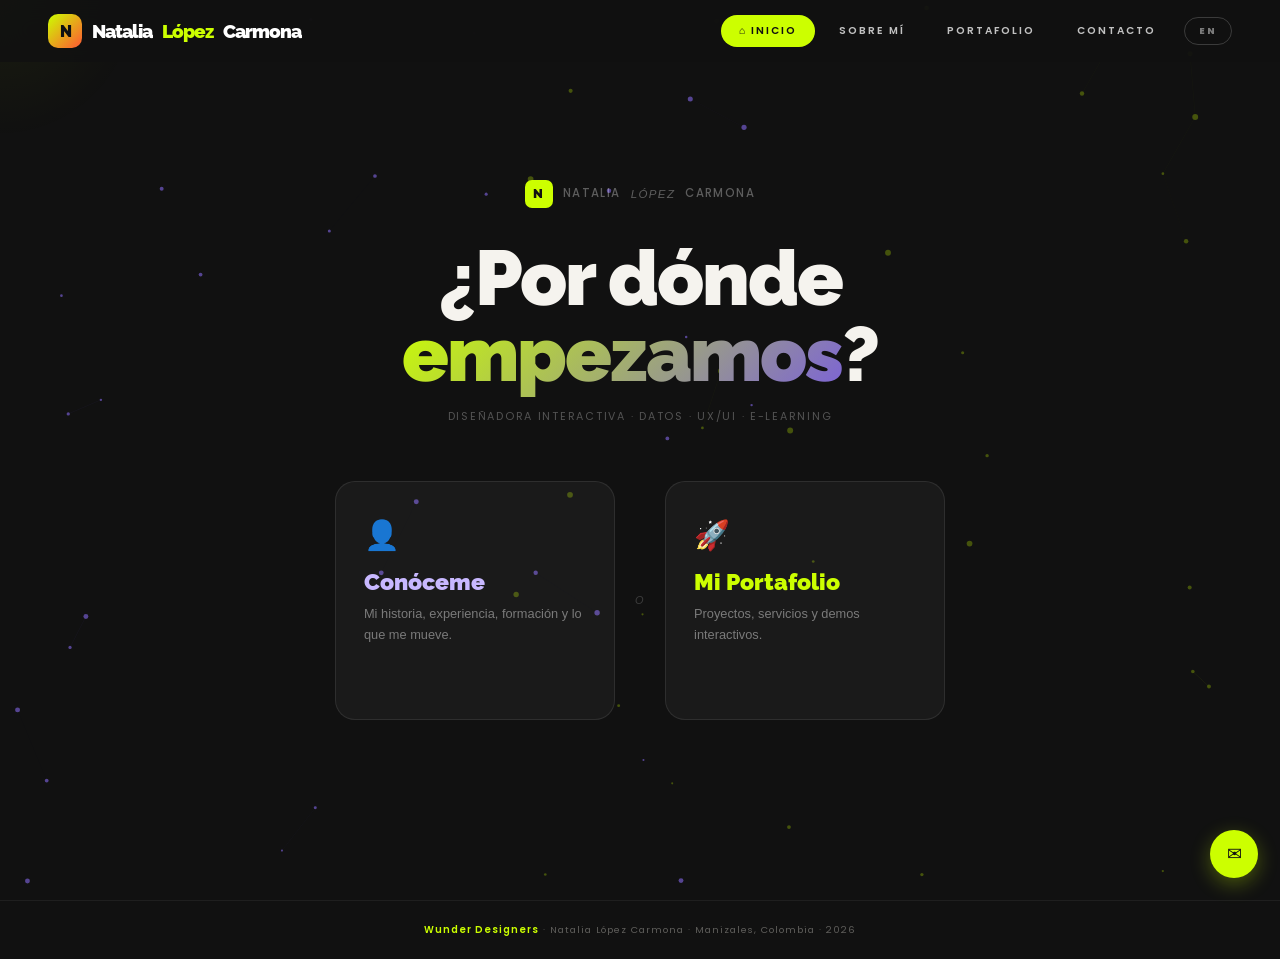
==== commit c20757cb: "Sin botón descarga cv" ====
--- a/index.html
+++ b/index.html
@@ -385,9 +385,7 @@
           <a href="https://www.behance.net/natalialpez21" target="_blank" class="cv-ci">Behance</a>
           <a href="https://natalia-lopez-carmona.github.io" target="_blank" class="cv-ci">GitHub</a>
         </div>
-        <div class="cv-download-row" id="cv-dl">
-          <button class="btn-dl" onclick="generateCV()" data-i18n="about.download">↓ Descargar CV en PDF</button>
-        </div>
+
       </div>
 
       <!-- Perfil -->
@@ -605,10 +603,6 @@
         <p style="font-size:.85rem;color:var(--gray)"><em>Exploraciones Hermenéutico-Ricoeurianas en Diseño</em> — Universidad de Caldas</p>
       </div>
 
-      <!-- Download CTA -->
-      <div style="text-align:center;margin-top:40px" class="reveal">
-        <button class="btn-dl" onclick="generateCV()" data-i18n="about.download2">↓ Descargar CV completo en PDF</button>
-      </div>
     </div>
 
   </div>
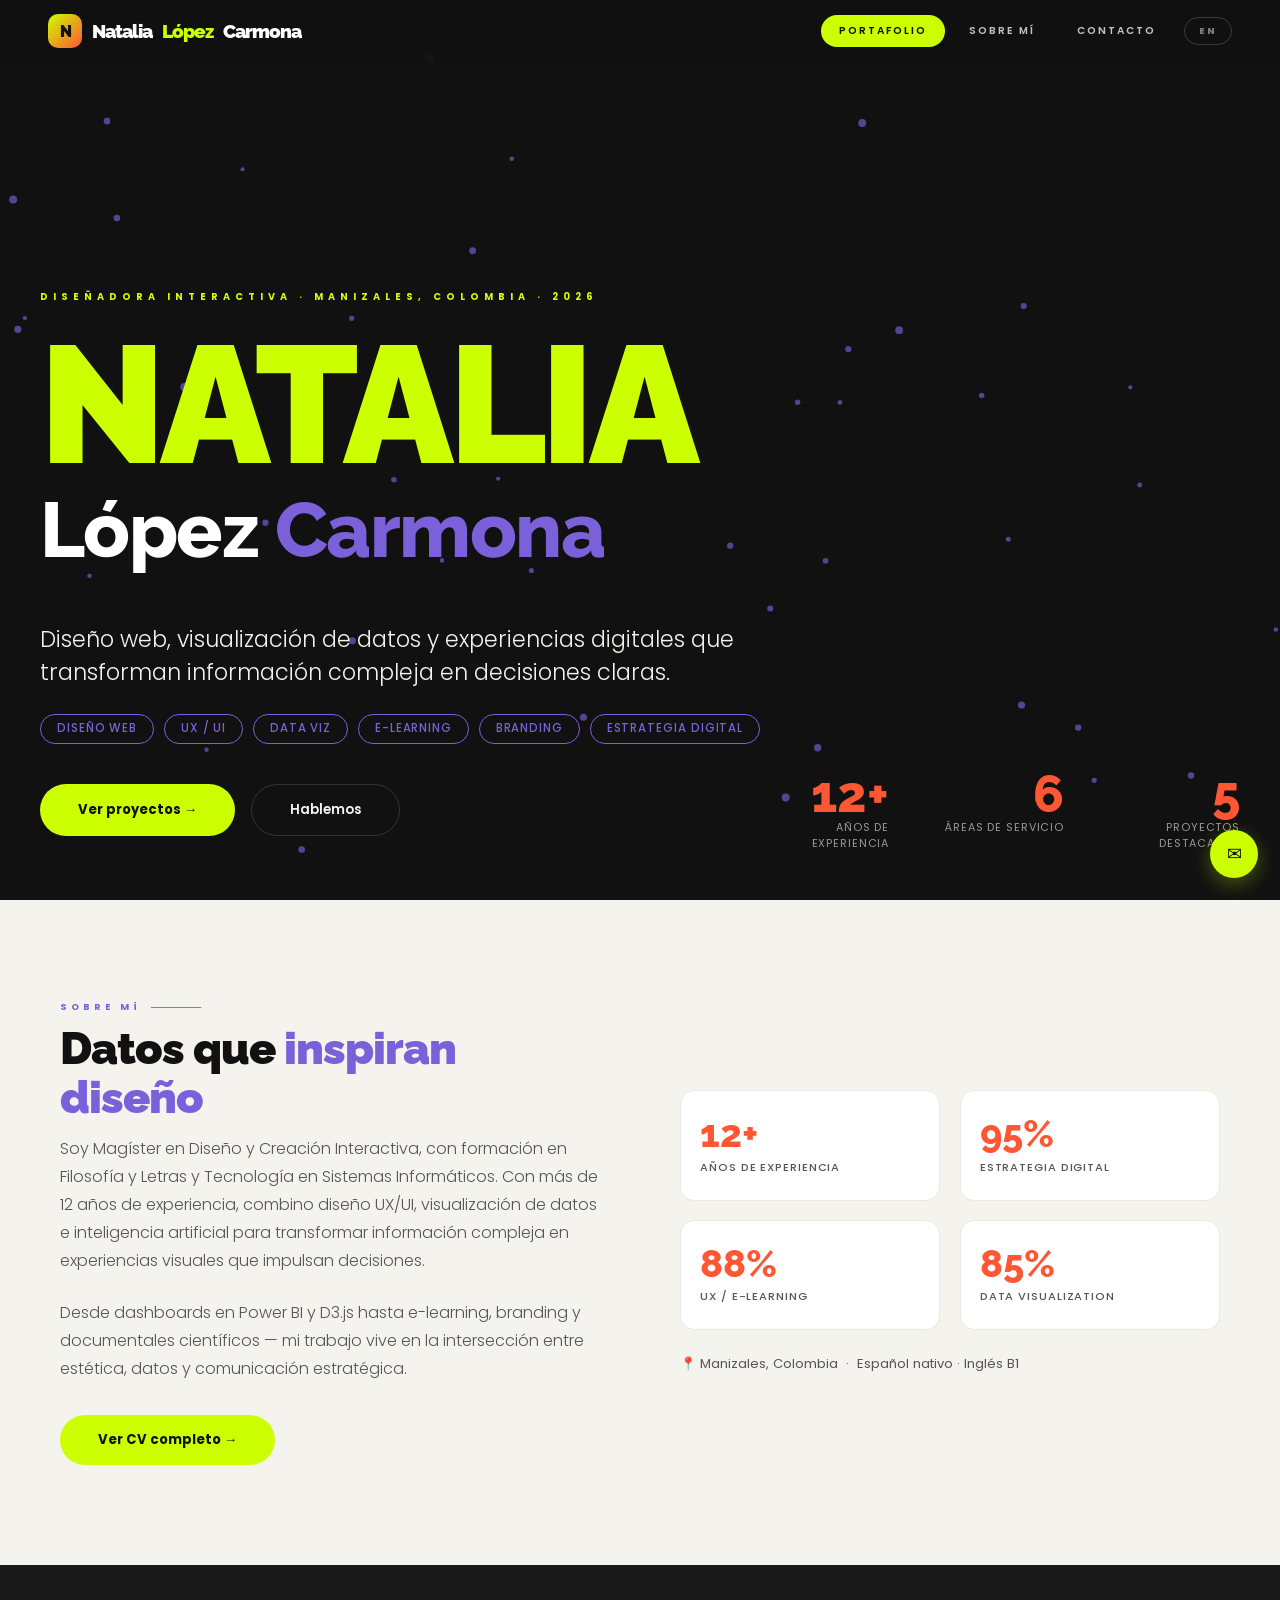
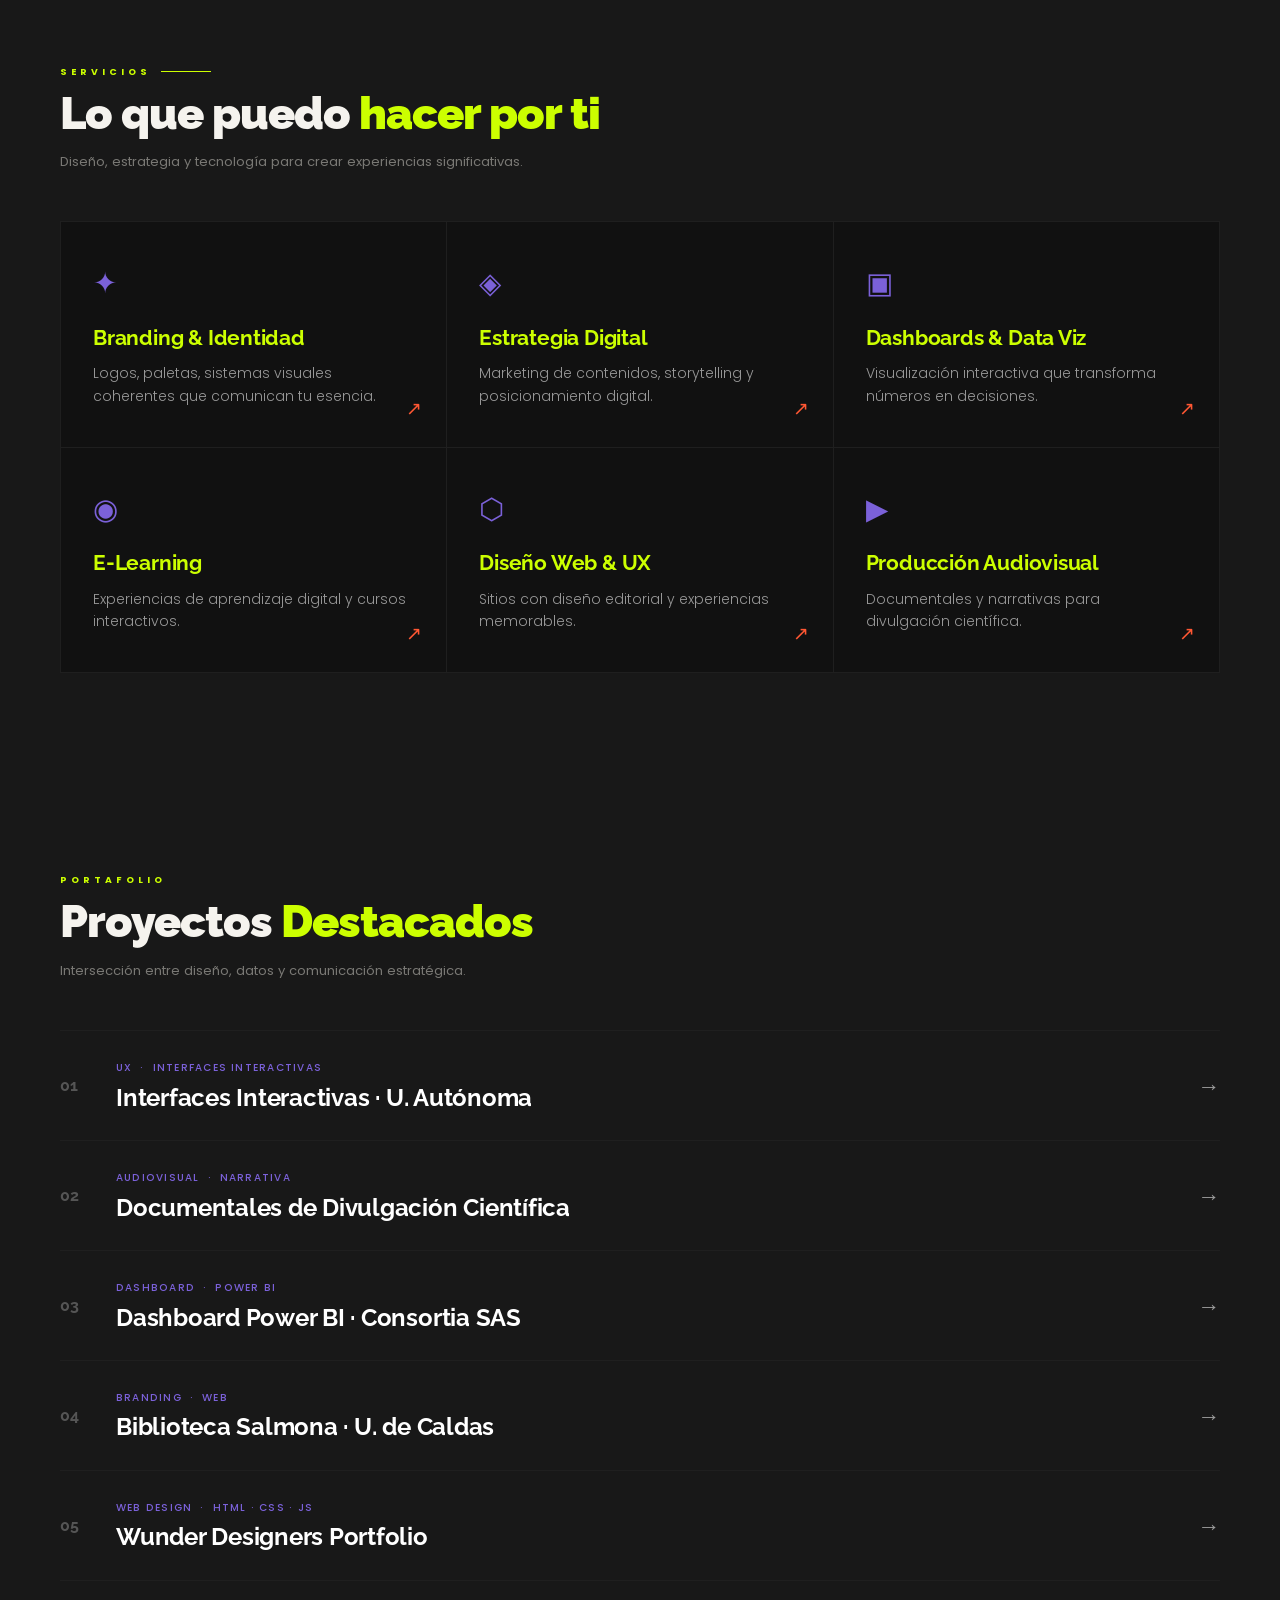
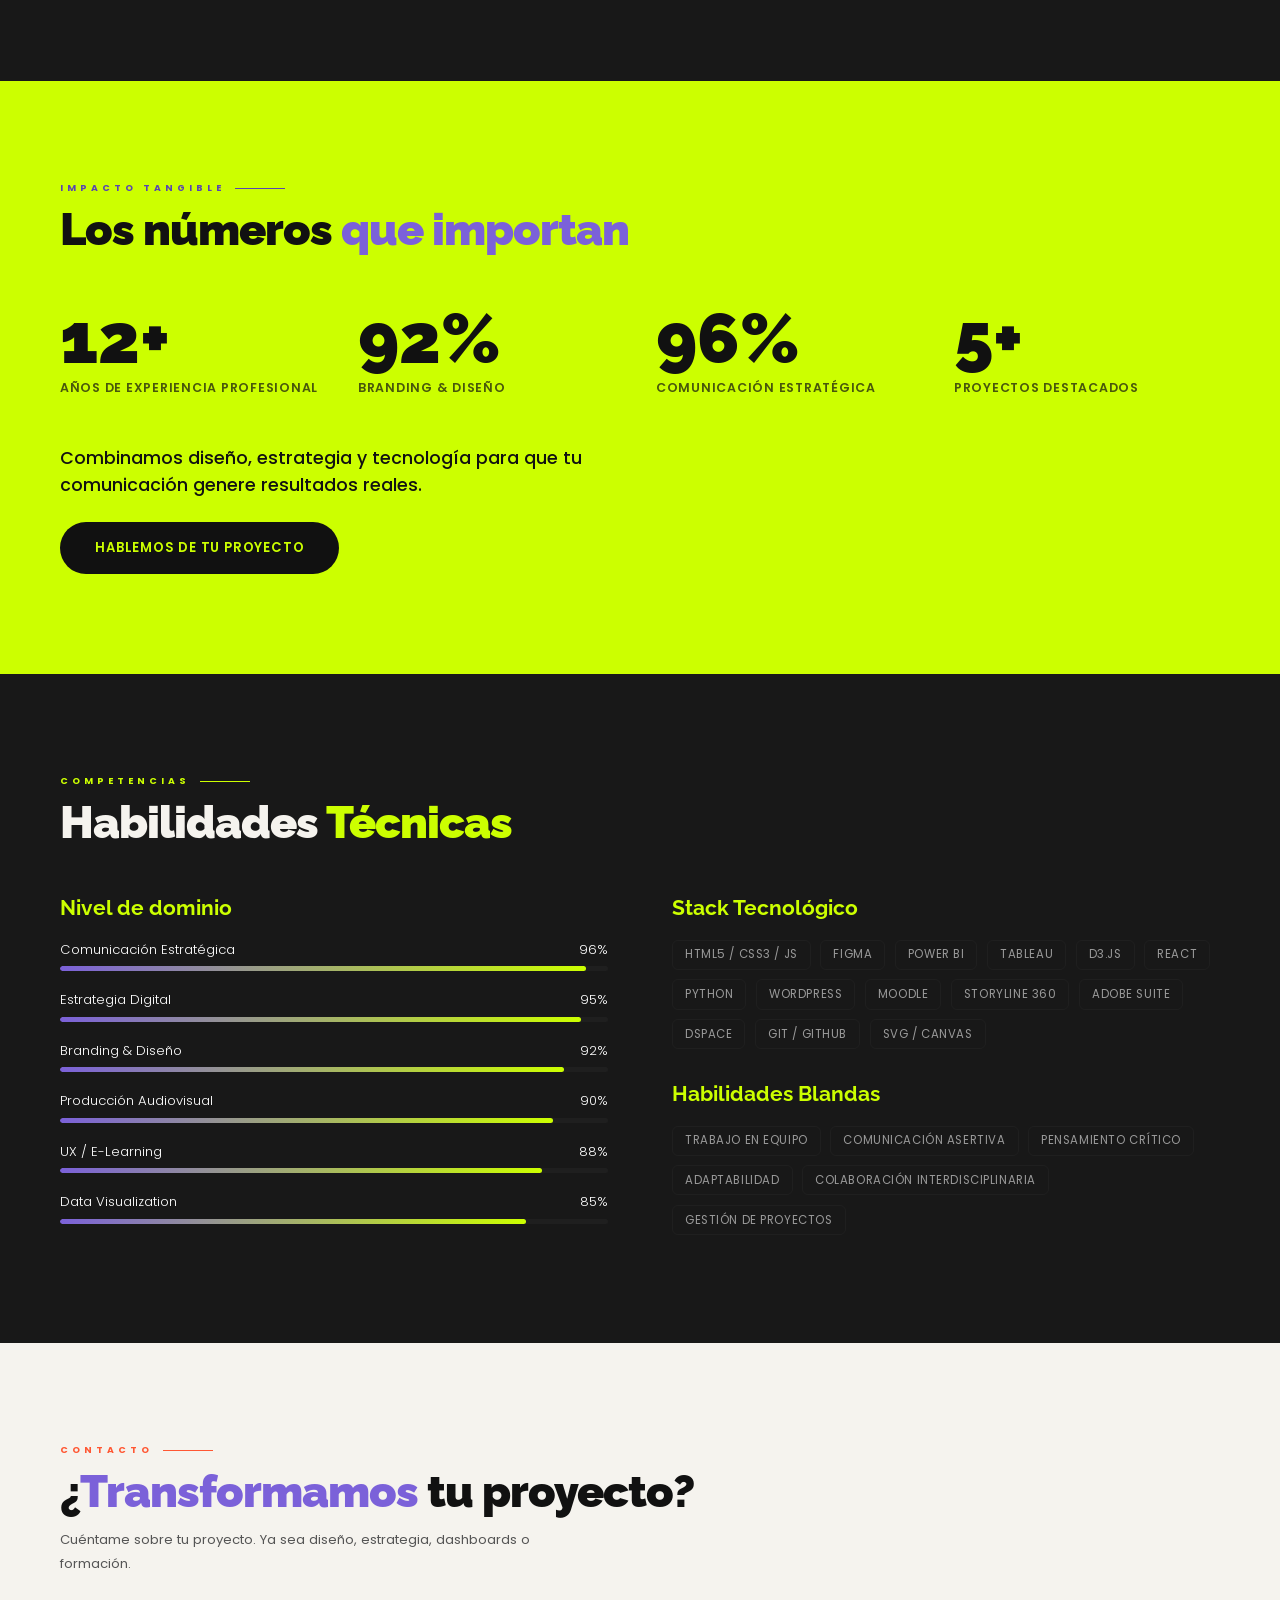
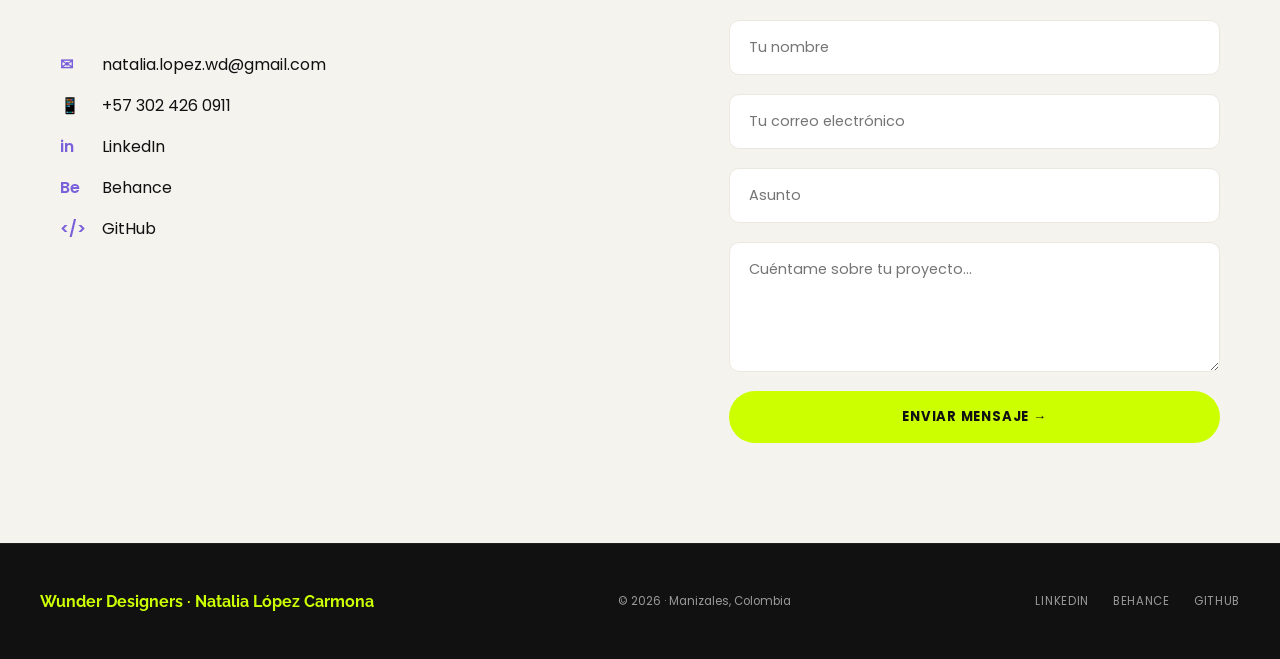
==== commit 3e812175: "Rediseño completo del portafolio con nuevo sistema de diseño y soporte i18n ES/EN - Elimina la landi" ====
--- a/index.html
+++ b/index.html
@@ -109,7 +109,7 @@
 
   <!-- ═══ NAV ═══ -->
   <nav class="nav" id="nav" aria-label="Navegación principal">
-    <a class="nav-logo" onclick="switchPage('landing')">
+    <a class="nav-logo" onclick="switchPage('portfolio')">
       <img src="logo.png" alt="Wunder Designers" class="nav-logo-img" style="display:none"
            onload="this.style.display='block';this.closest('.nav-logo').querySelector('.nav-logo-text').style.display='none'">
       <span class="nav-logo-text">
@@ -118,247 +118,271 @@
     </a>
     <button class="nav-toggle" onclick="toggleMenu()"><span></span><span></span><span></span></button>
     <div class="nav-links" id="navLinks">
-      <button class="nav-pill active" data-page="landing" onclick="switchPage('landing')" data-i18n="nav.home">⌂ Inicio</button>
+      <button class="nav-pill active" data-page="portfolio" onclick="switchPage('portfolio')" data-i18n="nav.portfolio">Portafolio</button>
       <button class="nav-pill" data-page="about" onclick="switchPage('about')" data-i18n="nav.about">Sobre Mí</button>
-      <button class="nav-pill" data-page="portfolio" onclick="switchPage('portfolio')" data-i18n="nav.portfolio">Portafolio</button>
       <a href="#contacto" class="nav-pill" onclick="switchPage('portfolio');setTimeout(()=>scrollToEl('contacto'),300)" data-i18n="nav.contact">Contacto</a>
-<button class="lang-toggle" id="langBtn" onclick="toggleLang()" title="Switch language / Cambiar idioma">EN</button>
+      <button class="lang-toggle" id="langBtn" onclick="toggleLang()" title="Switch language / Cambiar idioma">EN</button>
     </div>
   </nav>
-
-  <!-- ═══════════════════════════════════════════════════════
-       PAGE 0: LANDING
-       ═══════════════════════════════════════════════════════ -->
-  <div class="page active" id="page-landing">
-    <section class="landing-hero">
-      <canvas class="hero-canvas" id="hc-landing" aria-hidden="true"></canvas>
-      <div class="landing-inner">
-        <p class="landing-name">
-          <span class="w-mark">N</span>
-          Natalia <em>López</em> Carmona
-        </p>
-        <h1 class="landing-q reveal" data-i18n-html="landing.h1">¿Por dónde <span class="g">empezamos</span>?</h1>
-        <p class="landing-sub reveal" data-i18n="landing.sub">Diseñadora Interactiva · Datos · UX/UI · E-learning</p>
-        <div class="landing-choices reveal">
-          <button class="lc-card lc-about" onclick="switchPage('about')">
-            <span class="lc-icon">👤</span>
-            <h2 data-i18n="landing.about.title">Conóceme</h2>
-            <p data-i18n="landing.about.desc">Mi historia, experiencia, formación y lo que me mueve.</p>
-            <span class="lc-arrow">→</span>
-          </button>
-          <span class="lc-or" data-i18n="landing.or">o</span>
-          <button class="lc-card lc-portfolio" onclick="switchPage('portfolio')">
-            <span class="lc-icon">🚀</span>
-            <h2 data-i18n="landing.portfolio.title">Mi Portafolio</h2>
-            <p data-i18n="landing.portfolio.desc">Proyectos, servicios y demos interactivos.</p>
-            <span class="lc-arrow">→</span>
-          </button>
-        </div>
-      </div>
-    </section>
-  </div>
 
   <!-- ═══════════════════════════════════════════════════════
        PAGE 1: PORTAFOLIO
        ═══════════════════════════════════════════════════════ -->
-  <div class="page" id="page-portfolio">
-
-    <!-- ▓▓▓ HERO — DARK ▓▓▓ --> //
+  <div class="page active" id="page-portfolio">
+
+    <!-- ▓▓▓ HERO — TIPOGRAFÍA GIGANTE ▓▓▓ -->
     <section class="hero">
       <canvas class="hero-canvas" id="hc-portfolio" aria-hidden="true"></canvas>
-      <p class="hero-tag reveal" data-i18n="hero.tag">Diseño · Estrategia · Datos · Comunicación</p>
-      <h1 class="reveal" style="transition-delay:.12s">
-        <span class="g" data-i18n="hero.h1a">Datos que</span>
-        <span class="l2" data-i18n="hero.h1b">inspiran diseño</span>
-      </h1>
-      <p class="hero-sub reveal" style="transition-delay:.24s" data-i18n="hero.sub">
-        Transformamos información compleja en experiencias visuales que impulsan decisiones.
-        12 años integrando pensamiento crítico, narrativa digital y tecnología.
-      </p>
-      <div class="hero-btns reveal" style="transition-delay:.36s">
-        <button class="btn-lime" onclick="scrollToEl('proyectos')" data-i18n="hero.btn1">Ver Proyectos →</button>
-        <button class="btn-ghost-light" onclick="switchPage('about')" data-i18n="hero.btn2">Conóceme</button>
-      </div>
-      <div class="orbit-box">
-        <div class="o-ring r1"><div class="o-dot"></div></div>
-        <div class="o-ring r2"><div class="o-dot"></div></div>
-        <div class="o-ring r3"><div class="o-dot"></div></div>
-      </div>
-      <div class="scroll-hint"><span>Scroll</span><div class="scroll-line"></div></div>
-    </section>
-
-    <!-- ▓▓▓ SERVICES — WHITE ▓▓▓ -->
-    <section class="section sec-white" id="servicios">
+      <div class="hero-inner">
+        <p class="hero-tag reveal" style="color:var(--lime);margin-bottom:1.5rem;" data-i18n="pflio.hero.badge">Diseñadora Interactiva · Manizales, Colombia · 2026</p>
+        <span class="hero-name reveal" style="transition-delay:.05s">NATALIA</span>
+        <span class="hero-name-sub reveal" style="transition-delay:.1s">López <em>Carmona</em></span>
+        <p class="hero-tagline reveal" style="transition-delay:.18s" data-i18n="pflio.hero.tagline">
+          Diseño web, visualización de datos y experiencias digitales que transforman información compleja en decisiones claras.
+        </p>
+        <div class="hero-pills reveal" style="transition-delay:.24s">
+          <span class="pill" data-i18n="pflio.hero.pill.web">Diseño Web</span>
+          <span class="pill">UX / UI</span>
+          <span class="pill">Data Viz</span>
+          <span class="pill">E-Learning</span>
+          <span class="pill">Branding</span>
+          <span class="pill" data-i18n="pflio.hero.pill.strategy">Estrategia Digital</span>
+        </div>
+        <div class="hero-cta-row reveal" style="transition-delay:.32s">
+          <button class="btn-lime" onclick="scrollToEl('proyectos')" data-i18n="pflio.hero.cta1">Ver proyectos →</button>
+          <button class="btn-ghost-light" onclick="scrollToEl('contacto')" data-i18n="pflio.hero.cta2">Hablemos</button>
+        </div>
+      </div>
+      <div class="hero-stat-bar">
+        <div class="hero-stat"><strong>12+</strong><span data-i18n="pflio.hero.stat1">años de experiencia</span></div>
+        <div class="hero-stat"><strong>6</strong><span data-i18n="pflio.hero.stat2">áreas de servicio</span></div>
+        <div class="hero-stat"><strong>5</strong><span data-i18n="pflio.hero.stat3">proyectos destacados</span></div>
+      </div>
+    </section>
+
+    <!-- ▓▓▓ SOBRE MÍ — CREAM ▓▓▓ -->
+    <section class="section sec-cream" id="sobre">
+      <div class="inner">
+        <div class="sobre-grid">
+          <div>
+            <p class="s-tag reveal" style="color:var(--violet)" data-i18n="sobre.tag">Sobre mí</p>
+            <h2 class="s-title reveal" style="color:var(--dark)" data-i18n-html="sobre.title">Datos que <em style="color:var(--violet)">inspiran diseño</em></h2>
+            <p class="sobre-bio reveal" data-i18n="sobre.bio1">Soy Magíster en Diseño y Creación Interactiva, con formación en Filosofía y Letras y Tecnología en Sistemas Informáticos. Con más de 12 años de experiencia, combino diseño UX/UI, visualización de datos e inteligencia artificial para transformar información compleja en experiencias visuales que impulsan decisiones.</p>
+            <p class="sobre-bio reveal" data-i18n="sobre.bio2">Desde dashboards en Power BI y D3.js hasta e-learning, branding y documentales científicos — mi trabajo vive en la intersección entre estética, datos y comunicación estratégica.</p>
+            <div class="hero-cta-row reveal" style="margin-top:2rem;">
+              <button class="btn-lime" onclick="switchPage('about')" data-i18n="sobre.cta">Ver CV completo →</button>
+            </div>
+          </div>
+          <div class="reveal" style="transition-delay:.1s">
+            <div class="exp-grid">
+              <div class="exp-card"><h3>12+</h3><p data-i18n="sobre.exp1">Años de experiencia</p></div>
+              <div class="exp-card"><h3>95%</h3><p data-i18n="sobre.exp2">Estrategia Digital</p></div>
+              <div class="exp-card"><h3>88%</h3><p data-i18n="sobre.exp3">UX / E-Learning</p></div>
+              <div class="exp-card"><h3>85%</h3><p data-i18n="sobre.exp4">Data Visualization</p></div>
+            </div>
+            <p style="margin-top:1.5rem;font-size:0.82rem;color:var(--gray);" data-i18n-html="sobre.location">📍 Manizales, Colombia &nbsp;·&nbsp; Español nativo · Inglés B1</p>
+          </div>
+        </div>
+      </div>
+    </section>
+
+    <!-- ▓▓▓ SERVICIOS — DARK GRID ▓▓▓ -->
+    <section class="section sec-dark" id="servicios">
       <div class="inner">
         <p class="s-tag reveal" data-i18n="srv.section.tag">Servicios</p>
-        <h2 class="s-title reveal" data-i18n-html="srv.section.title">Lo que <em>se puede hacer</em> por ti</h2>
-        <p class="s-sub reveal" data-i18n="srv.section.sub">Combinamos diseño, estrategia y tecnología para crear experiencias significativas.</p>
-        <div class="srv-grid">
-          <div class="srv sw reveal" onclick="switchPage('srv-branding')">
-            <div class="srv-icon">🎨</div>
-            <h3 data-i18n="srv.branding.title">Branding & Identidad</h3>
+        <h2 class="s-title reveal" data-i18n-html="srv.section.title2">Lo que puedo <em>hacer por ti</em></h2>
+        <p class="s-sub reveal" data-i18n="srv.section.sub">Diseño, estrategia y tecnología para crear experiencias significativas.</p>
+        <div class="services-grid-ref">
+          <div class="service-card-ref reveal" onclick="switchPage('srv-branding')">
+            <span class="svc-icon">✦</span>
+            <h3 data-i18n="srv.branding.title">Branding &amp; Identidad</h3>
             <p data-i18n="srv.branding.desc">Logos, paletas, sistemas visuales coherentes que comunican tu esencia.</p>
-            <div class="srv-tags"><span>Identidad</span><span>Branding</span></div>
-          </div>
-          <div class="srv sd reveal" style="transition-delay:.1s" onclick="switchPage('srv-estrategia')">
-            <div class="srv-icon">📱</div>
+            <span class="svc-arrow">↗</span>
+          </div>
+          <div class="service-card-ref reveal" onclick="switchPage('srv-estrategia')">
+            <span class="svc-icon">◈</span>
             <h3 data-i18n="srv.estrategia.title">Estrategia Digital</h3>
             <p data-i18n="srv.estrategia.desc">Marketing de contenidos, storytelling y posicionamiento digital.</p>
-            <div class="srv-tags"><span>Estrategia</span><span>SEO</span></div>
-          </div>
-          <div class="srv sv reveal" style="transition-delay:.2s" onclick="switchPage('srv-dashboards')">
-            <div class="srv-icon">📊</div>
-            <h3 data-i18n="srv.dashboards.title">Dashboards & Data Viz</h3>
+            <span class="svc-arrow">↗</span>
+          </div>
+          <div class="service-card-ref reveal" onclick="switchPage('srv-dashboards')">
+            <span class="svc-icon">▣</span>
+            <h3 data-i18n="srv.dashboards.title">Dashboards &amp; Data Viz</h3>
             <p data-i18n="srv.dashboards.desc">Visualización interactiva que transforma números en decisiones.</p>
-            <div class="srv-tags"><span>Analytics</span><span>Data</span></div>
-          </div>
-          <div class="srv so reveal" onclick="switchPage('srv-elearning')">
-            <div class="srv-icon">🎓</div>
+            <span class="svc-arrow">↗</span>
+          </div>
+          <div class="service-card-ref reveal" onclick="switchPage('srv-elearning')">
+            <span class="svc-icon">◉</span>
             <h3 data-i18n="srv.elearning.title">E-Learning</h3>
             <p data-i18n="srv.elearning.desc">Experiencias de aprendizaje digital y cursos interactivos.</p>
-            <div class="srv-tags"><span>E-Learning</span><span>UX</span></div>
-          </div>
-          <div class="srv sw reveal" style="transition-delay:.1s" onclick="switchPage('srv-web')">
-            <div class="srv-icon">💻</div>
-            <h3 data-i18n="srv.web.title">Diseño Web & UX</h3>
+            <span class="svc-arrow">↗</span>
+          </div>
+          <div class="service-card-ref reveal" onclick="switchPage('srv-web')">
+            <span class="svc-icon">⬡</span>
+            <h3 data-i18n="srv.web.title">Diseño Web &amp; UX</h3>
             <p data-i18n="srv.web.desc">Sitios con diseño editorial y experiencias memorables.</p>
-            <div class="srv-tags"><span>Web</span><span>UX/UI</span></div>
-          </div>
-          <div class="srv sd reveal" style="transition-delay:.2s" onclick="switchPage('srv-audiovisual')">
-            <div class="srv-icon">🎬</div>
+            <span class="svc-arrow">↗</span>
+          </div>
+          <div class="service-card-ref reveal" onclick="switchPage('srv-audiovisual')">
+            <span class="svc-icon">▶</span>
             <h3 data-i18n="srv.audiovisual.title">Producción Audiovisual</h3>
             <p data-i18n="srv.audiovisual.desc">Documentales y narrativas para divulgación científica.</p>
-            <div class="srv-tags"><span>Video</span><span>Narrativa</span></div>
-          </div>
-        </div>
-      </div>
-    </section>
-
-    <!-- ▓▓▓ PROJECTS — DARK ▓▓▓ -->
-    <section class="section sec-dark" id="proyectos">
-      <div class="inner">
-        <p class="s-tag reveal" data-i18n="prj.tag">Portafolio</p>
-        <h2 class="s-title reveal" data-i18n-html="prj.title">Proyectos <em>Destacados</em></h2>
-        <p class="s-sub reveal" data-i18n="prj.sub">Intersección entre diseño, datos y comunicación estratégica.</p>
-        <div class="prj-grid">
-          <div class="prj reveal" onclick="openProject('ux-autonoma')">
-            <div class="prj-thumb" style="background:linear-gradient(135deg,var(--violet),#4a3a8a)">
-              <span style="position:relative;z-index:1">🖥️</span>
-            </div>
-            <div class="prj-over">
-              <p class="prj-type" style="color:#c8b8ff" data-i18n="prj.ux.type">UX · Interfaces Interactivas</p>
-              <h3 data-i18n="prj.ux.title">Interfaces Interactivas · U. Autónoma</h3>
-              <p class="prj-tech" data-i18n="prj.ux.tech">UX · Diseño Interactivo · Multimedia</p>
-              <div class="prj-impact" style="background:rgba(123,97,217,.2);color:#c8b8ff" data-i18n="prj.view">▲ Ver proyecto</div>
-            </div>
-          </div>
-          <div class="prj reveal" style="transition-delay:.1s" onclick="openProject('audiovisual-caldas')">
-            <div class="prj-thumb" style="background:linear-gradient(135deg,var(--orange),#c24520)">
-              <span style="position:relative;z-index:1">🎬</span>
-            </div>
-            <div class="prj-over">
-              <p class="prj-type" style="color:#ffa088" data-i18n="prj.audiovisual.type">Audiovisual</p>
-              <h3 data-i18n="prj.audiovisual.title">Documentales Divulgación Científica</h3>
-              <p class="prj-tech" data-i18n="prj.audiovisual.tech">Producción · Edición · Narrativa</p>
-              <div class="prj-impact" style="background:rgba(255,87,51,.15);color:#ffa088" data-i18n="prj.view">▲ Ver proyecto</div>
-            </div>
-          </div>
-          <div class="prj reveal" style="transition-delay:.2s" onclick="openProject('dashboard-consortia')">
-            <div class="prj-thumb" style="background:linear-gradient(135deg,#1a1a2e,#111)">
-              <span style="position:relative;z-index:1">📊</span>
-            </div>
-            <div class="prj-over">
-              <p class="prj-type" style="color:var(--lime)" data-i18n="prj.dashboard.type">Dashboard</p>
-              <h3 data-i18n="prj.dashboard.title">Dashboard Power BI · Consortia SAS</h3>
-              <p class="prj-tech" data-i18n="prj.dashboard.tech">Power BI · Visualización · Datos</p>
-              <div class="prj-impact" style="background:rgba(204,255,0,.15);color:var(--lime)" data-i18n="prj.view">▲ Ver proyecto</div>
-            </div>
-          </div>
-          <div class="prj reveal" onclick="openProject('biblioteca-salmona')">
-            <div class="prj-thumb" style="background:linear-gradient(135deg,var(--cream),var(--cream2))">
-              <span style="position:relative;z-index:1">🏛️</span>
-            </div>
-            <div class="prj-over">
-              <p class="prj-type" style="color:var(--violet)" data-i18n="prj.biblioteca.type">Branding · Web · Comunicación</p>
-              <h3 data-i18n="prj.biblioteca.title">Biblioteca Salmona · U. de Caldas</h3>
-              <p class="prj-tech" data-i18n="prj.biblioteca.tech">Diseño · Difusión · Portal Repositorio · Eventos</p>
-              <div class="prj-impact" style="background:rgba(123,97,217,.15);color:var(--violet)" data-i18n="prj.view">▲ Ver proyecto</div>
-            </div>
-          </div>
-          <div class="prj reveal" style="transition-delay:.1s" onclick="openProject('wunder-portfolio')">
-            <div class="prj-thumb" style="background:linear-gradient(135deg,var(--lime),#a8cc00)">
-              <span style="position:relative;z-index:1">💻</span>
-            </div>
-            <div class="prj-over">
-              <p class="prj-type" style="color:var(--dark)" data-i18n="prj.wunder.type">Web Design</p>
+            <span class="svc-arrow">↗</span>
+          </div>
+        </div>
+      </div>
+    </section>
+
+    <!-- ▓▓▓ PROYECTOS — LISTA NUMERADA ▓▓▓ -->
+    <section class="section" id="proyectos" style="background:var(--dark2);color:var(--cream);">
+      <div class="inner">
+        <p class="s-tag reveal" data-i18n="prj.tag" style="color:var(--lime)">Portafolio</p>
+        <h2 class="s-title reveal" style="color:var(--cream)" data-i18n-html="prj.title">Proyectos <em style="color:var(--lime)">Destacados</em></h2>
+        <p class="s-sub reveal" style="color:rgba(240,237,229,.45)" data-i18n="prj.sub">Intersección entre diseño, datos y comunicación estratégica.</p>
+        <div class="projects-list">
+          <div class="project-row reveal" onclick="openProject('ux-autonoma')">
+            <span class="proj-num">01</span>
+            <div class="proj-info">
+              <div class="proj-tags"><span class="proj-tag">UX</span><span class="proj-tag">·</span><span class="proj-tag">Interfaces Interactivas</span></div>
+              <h3>Interfaces Interactivas · U. Autónoma</h3>
+            </div>
+            <span class="proj-arrow-icon">→</span>
+          </div>
+          <div class="project-row reveal" onclick="openProject('audiovisual-caldas')">
+            <span class="proj-num">02</span>
+            <div class="proj-info">
+              <div class="proj-tags"><span class="proj-tag">Audiovisual</span><span class="proj-tag">·</span><span class="proj-tag">Narrativa</span></div>
+              <h3>Documentales de Divulgación Científica</h3>
+            </div>
+            <span class="proj-arrow-icon">→</span>
+          </div>
+          <div class="project-row reveal" onclick="openProject('dashboard-consortia')">
+            <span class="proj-num">03</span>
+            <div class="proj-info">
+              <div class="proj-tags"><span class="proj-tag">Dashboard</span><span class="proj-tag">·</span><span class="proj-tag">Power BI</span></div>
+              <h3>Dashboard Power BI · Consortia SAS</h3>
+            </div>
+            <span class="proj-arrow-icon">→</span>
+          </div>
+          <div class="project-row reveal" onclick="openProject('biblioteca-salmona')">
+            <span class="proj-num">04</span>
+            <div class="proj-info">
+              <div class="proj-tags"><span class="proj-tag">Branding</span><span class="proj-tag">·</span><span class="proj-tag">Web</span></div>
+              <h3>Biblioteca Salmona · U. de Caldas</h3>
+            </div>
+            <span class="proj-arrow-icon">→</span>
+          </div>
+          <div class="project-row reveal" onclick="openProject('wunder-portfolio')">
+            <span class="proj-num">05</span>
+            <div class="proj-info">
+              <div class="proj-tags"><span class="proj-tag">Web Design</span><span class="proj-tag">·</span><span class="proj-tag">HTML · CSS · JS</span></div>
               <h3>Wunder Designers Portfolio</h3>
-              <p class="prj-tech" data-i18n="prj.wunder.tech">HTML · CSS · JS · Animaciones</p>
-              <div class="prj-impact" style="background:rgba(0,0,0,.2);color:var(--lime)" data-i18n="prj.view">▲ Ver proyecto</div>
-            </div>
-          </div>
-        </div>
-      </div>
-    </section>
-
-    <!-- ▓▓▓ DASHBOARD DEMO — CREAM ▓▓▓ -->
-    <section class="section sec-cream" id="analytics">
-      <div class="inner">
-        <p class="s-tag reveal" data-i18n="dash.tag">Analytics en Acción</p>
-        <h2 class="s-title reveal" data-i18n-html="dash.title">Dashboard <em>Demo</em></h2>
-        <p class="s-sub reveal" data-i18n="dash.sub">Así se transforman datos en visualizaciones accionables.</p>
-        <div class="dash-grid">
-          <!-- Revenue chart - dark card -->
-          <div class="dash dd reveal">
-            <div class="dash-h">
-              <div><h3 data-i18n="dash.chart.title">Crecimiento de Proyectos</h3><small style="color:rgba(255,255,255,.3)" data-i18n="dash.chart.sub">Últimos 12 meses</small></div>
-              <div class="dash-big" style="color:var(--lime)">$148K</div>
-            </div>
-            <div class="chart-bars" id="mainChart"></div>
-          </div>
-          <!-- Donut - white card -->
-          <div class="dash dw reveal" style="transition-delay:.12s">
-            <div class="dash-h">
-              <div><h3 data-i18n="dash.dist.title">Distribución</h3><small style="color:var(--lgray)" data-i18n="dash.dist.sub">Por servicio</small></div>
-            </div>
-            <div class="donut-wrap">
-              <svg width="160" height="160" viewBox="0 0 160 160">
-                <circle cx="80" cy="80" r="62" fill="none" stroke="#eee" stroke-width="20"/>
-                <circle cx="80" cy="80" r="62" fill="none" stroke="var(--violet)" stroke-width="20" stroke-dasharray="136 254" stroke-dashoffset="0" transform="rotate(-90 80 80)"/>
-                <circle cx="80" cy="80" r="62" fill="none" stroke="var(--orange)" stroke-width="20" stroke-dasharray="97 293" stroke-dashoffset="-136" transform="rotate(-90 80 80)"/>
-                <circle cx="80" cy="80" r="62" fill="none" stroke="var(--lime-dk)" stroke-width="20" stroke-dasharray="78 312" stroke-dashoffset="-233" transform="rotate(-90 80 80)"/>
-                <circle cx="80" cy="80" r="62" fill="none" stroke="var(--dark)" stroke-width="20" stroke-dasharray="78 312" stroke-dashoffset="-311" transform="rotate(-90 80 80)"/>
-              </svg>
-            </div>
-            <div class="donut-legend">
-              <span style="color:var(--gray)"><span class="dot" style="background:var(--violet)"></span><span data-i18n="dash.legend.design">Diseño 35%</span></span>
-              <span style="color:var(--gray)"><span class="dot" style="background:var(--orange)"></span><span data-i18n="dash.legend.dashboards">Dashboards 25%</span></span>
-              <span style="color:var(--gray)"><span class="dot" style="background:var(--lime-dk)"></span><span data-i18n="dash.legend.strategy">Estrategia 20%</span></span>
-              <span style="color:var(--gray)"><span class="dot" style="background:var(--dark)"></span><span data-i18n="dash.legend.elearning">E-Learning 20%</span></span>
-            </div>
-          </div>
-          <!-- Skills - white card full width -->
-          <div class="dash dw dash-full reveal">
-            <div class="dash-h">
-              <div><h3 data-i18n="dash.skills.title">Competencias Técnicas</h3><small style="color:var(--lgray)" data-i18n="dash.skills.sub">Nivel de dominio</small></div>
-            </div>
-            <div id="skillBars"></div>
-          </div>
-        </div>
-      </div>
-    </section>
-
-    <!-- ▓▓▓ CONTACT — VIOLET ▓▓▓ -->
-    <section class="section sec-violet contact-sec" id="contacto">
-      <div class="inner">
-        <p class="s-tag reveal" style="justify-content:center" data-i18n="contact.tag">Contacto</p>
-        <h2 class="s-title reveal" style="text-align:center" data-i18n-html="contact.title">¿<em>Transformamos</em> tu proyecto?</h2>
-        <p class="s-sub reveal" style="text-align:center;margin:0 auto 30px;color:rgba(255,255,255,.6)" data-i18n="contact.sub">
-          Cuéntanos sobre tu proyecto. Ya sea diseño, estrategia, dashboards o formación.
-        </p>
-        <div class="contact-links reveal">
-          <a href="mailto:natalia.lopez.wd@gmail.com" class="cp" data-i18n="contact.email">✉ Escríbeme</a>
-          <a href="https://www.linkedin.com/in/natalia-lopez-carmona/" target="_blank" class="cs">LinkedIn →</a>
-          <a href="https://www.behance.net/natalialpez21" target="_blank" class="cs">Behance →</a>
+            </div>
+            <span class="proj-arrow-icon">→</span>
+          </div>
+        </div>
+      </div>
+    </section>
+
+    <!-- ▓▓▓ IMPACTO — LIME ▓▓▓ -->
+    <section class="section sec-lime" id="impacto">
+      <div class="inner">
+        <p class="s-tag reveal" data-i18n="impact.tag">Impacto tangible</p>
+        <h2 class="s-title reveal" data-i18n-html="impact.title">Los números <em>que importan</em></h2>
+        <div class="impact-grid">
+          <div class="impact-item reveal"><strong>12+</strong><p data-i18n="impact.stat1">Años de experiencia profesional</p></div>
+          <div class="impact-item reveal" style="transition-delay:.08s"><strong>92%</strong><p data-i18n="impact.stat2">Branding &amp; Diseño</p></div>
+          <div class="impact-item reveal" style="transition-delay:.16s"><strong>96%</strong><p data-i18n="impact.stat3">Comunicación estratégica</p></div>
+          <div class="impact-item reveal" style="transition-delay:.24s"><strong>5+</strong><p data-i18n="impact.stat4">Proyectos destacados</p></div>
+        </div>
+        <div class="impact-cta reveal">
+          <p class="impact-cta-text" data-i18n="impact.cta.text">Combinamos diseño, estrategia y tecnología para que tu comunicación genere resultados reales.</p>
+          <a href="mailto:natalia.lopez.wd@gmail.com" class="btn-dark" data-i18n="impact.cta.btn">Hablemos de tu proyecto</a>
+        </div>
+      </div>
+    </section>
+
+    <!-- ▓▓▓ HABILIDADES — DARK ▓▓▓ -->
+    <section class="section sec-dark" id="habilidades">
+      <div class="inner">
+        <p class="s-tag reveal" data-i18n="skills.tag">Competencias</p>
+        <h2 class="s-title reveal" data-i18n-html="skills.title">Habilidades <em>Técnicas</em></h2>
+        <div class="skills-outer">
+          <div class="skills-col reveal" id="skillsBarCol">
+            <h3 data-i18n="skills.col1">Nivel de dominio</h3>
+            <div class="skill-row">
+              <div class="skill-row-label"><span data-i18n="skills.bar1">Comunicación Estratégica</span><span>96%</span></div>
+              <div class="skill-row-track"><div class="skill-row-fill" data-width="96"></div></div>
+            </div>
+            <div class="skill-row">
+              <div class="skill-row-label"><span data-i18n="skills.bar2">Estrategia Digital</span><span>95%</span></div>
+              <div class="skill-row-track"><div class="skill-row-fill" data-width="95"></div></div>
+            </div>
+            <div class="skill-row">
+              <div class="skill-row-label"><span data-i18n="skills.bar3">Branding &amp; Diseño</span><span>92%</span></div>
+              <div class="skill-row-track"><div class="skill-row-fill" data-width="92"></div></div>
+            </div>
+            <div class="skill-row">
+              <div class="skill-row-label"><span data-i18n="skills.bar4">Producción Audiovisual</span><span>90%</span></div>
+              <div class="skill-row-track"><div class="skill-row-fill" data-width="90"></div></div>
+            </div>
+            <div class="skill-row">
+              <div class="skill-row-label"><span data-i18n="skills.bar5">UX / E-Learning</span><span>88%</span></div>
+              <div class="skill-row-track"><div class="skill-row-fill" data-width="88"></div></div>
+            </div>
+            <div class="skill-row">
+              <div class="skill-row-label"><span data-i18n="skills.bar6">Data Visualization</span><span>85%</span></div>
+              <div class="skill-row-track"><div class="skill-row-fill" data-width="85"></div></div>
+            </div>
+          </div>
+          <div class="skills-col reveal" style="transition-delay:.12s">
+            <h3 data-i18n="skills.col2">Stack Tecnológico</h3>
+            <div class="tags-cloud">
+              <span class="tag-chip">HTML5 / CSS3 / JS</span><span class="tag-chip">Figma</span>
+              <span class="tag-chip">Power BI</span><span class="tag-chip">Tableau</span>
+              <span class="tag-chip">D3.js</span><span class="tag-chip">React</span>
+              <span class="tag-chip">Python</span><span class="tag-chip">WordPress</span>
+              <span class="tag-chip">Moodle</span><span class="tag-chip">Storyline 360</span>
+              <span class="tag-chip">Adobe Suite</span><span class="tag-chip">DSpace</span>
+              <span class="tag-chip">Git / GitHub</span><span class="tag-chip">SVG / Canvas</span>
+            </div>
+            <h3 style="margin-top:2rem;" data-i18n="skills.col3">Habilidades Blandas</h3>
+            <div class="tags-cloud">
+              <span class="tag-chip">Trabajo en equipo</span>
+              <span class="tag-chip">Comunicación asertiva</span>
+              <span class="tag-chip">Pensamiento crítico</span>
+              <span class="tag-chip">Adaptabilidad</span>
+              <span class="tag-chip">Colaboración interdisciplinaria</span>
+              <span class="tag-chip">Gestión de proyectos</span>
+            </div>
+          </div>
+        </div>
+      </div>
+    </section>
+
+    <!-- ▓▓▓ CONTACTO — CREAM CON FORMULARIO ▓▓▓ -->
+    <section class="section sec-cream" id="contacto">
+      <div class="inner">
+        <p class="s-tag reveal" style="color:var(--orange)" data-i18n="contact.tag">Contacto</p>
+        <h2 class="s-title reveal" style="color:var(--dark)" data-i18n-html="contact.title">¿<em style="color:var(--violet)">Transformamos</em> tu proyecto?</h2>
+        <p class="s-sub reveal" style="color:var(--gray)" data-i18n="contact.sub">Cuéntame sobre tu proyecto. Ya sea diseño, estrategia, dashboards o formación.</p>
+        <div class="contact-inner">
+          <div class="reveal">
+            <div class="contact-links-col">
+              <a class="contact-link-item" href="mailto:natalia.lopez.wd@gmail.com"><span class="contact-link-icon">✉</span>natalia.lopez.wd@gmail.com</a>
+              <a class="contact-link-item" href="tel:+573024260911"><span class="contact-link-icon">📱</span>+57 302 426 0911</a>
+              <a class="contact-link-item" href="https://www.linkedin.com/in/natalia-lopez-carmona/" target="_blank"><span class="contact-link-icon">in</span>LinkedIn</a>
+              <a class="contact-link-item" href="https://www.behance.net/natalialpez21" target="_blank"><span class="contact-link-icon">Be</span>Behance</a>
+              <a class="contact-link-item" href="https://natalia-lopez-carmona.github.io" target="_blank"><span class="contact-link-icon">&lt;/&gt;</span>GitHub</a>
+            </div>
+          </div>
+          <div class="contact-form reveal" style="transition-delay:.1s">
+            <input type="text" placeholder="Tu nombre" data-i18n-placeholder="contact.ph.name">
+            <input type="email" placeholder="Tu correo electrónico" data-i18n-placeholder="contact.ph.email">
+            <input type="text" placeholder="Asunto" data-i18n-placeholder="contact.ph.subject">
+            <textarea placeholder="Cuéntame sobre tu proyecto…" data-i18n-placeholder="contact.ph.message"></textarea>
+            <a href="mailto:natalia.lopez.wd@gmail.com" class="btn-send" data-i18n="contact.form.btn">Enviar mensaje →</a>
+          </div>
         </div>
       </div>
     </section>
@@ -911,8 +935,14 @@
   </div>
 
   <!-- ═══ FOOTER ═══ -->
-  <footer class="footer">
-    <span>Wunder Designers</span> · Natalia López Carmona · Manizales, Colombia · 2026
+  <footer class="footer-new">
+    <div class="footer-brand">Wunder Designers · Natalia López Carmona</div>
+    <div class="footer-copy">© 2026 · Manizales, Colombia</div>
+    <div class="footer-links-row">
+      <a href="https://www.linkedin.com/in/natalia-lopez-carmona/" target="_blank">LinkedIn</a>
+      <a href="https://www.behance.net/natalialpez21" target="_blank">Behance</a>
+      <a href="https://natalia-lopez-carmona.github.io" target="_blank">GitHub</a>
+    </div>
   </footer>
 
   <!-- ═══ FAB ═══ -->
--- a/styles.css
+++ b/styles.css
@@ -807,3 +807,307 @@
   .srv-detail-grid { grid-template-columns: 1fr; }
   .srv-back { left: 20px; top: 70px; }
 }
+
+/* ═══════════════════════════════════════
+   HERO — PORTFOLIO TIPOGRÁFICO
+   ═══════════════════════════════════════ */
+#page-portfolio .hero {
+  align-items: flex-start;
+  text-align: left;
+  padding: 7rem 2.5rem 4rem;
+  justify-content: flex-end;
+  min-height: 100vh;
+}
+.hero-inner { position: relative; z-index: 2; max-width: 1160px; width: 100%; }
+.hero-name {
+  font-family: 'Raleway', sans-serif; font-weight: 900;
+  font-size: clamp(4.5rem, 13vw, 13rem);
+  line-height: 0.92; letter-spacing: -0.03em;
+  color: var(--lime); display: block;
+}
+.hero-name-sub {
+  font-family: 'Raleway', sans-serif; font-weight: 800;
+  font-size: clamp(2.8rem, 6vw, 6rem);
+  letter-spacing: -0.02em; color: var(--white);
+  display: block; margin-top: 0.2rem;
+}
+.hero-name-sub em { color: var(--violet); font-style: normal; }
+.hero-tagline {
+  margin-top: 3rem; max-width: 700px;
+  font-size: clamp(1rem, 2.2vw, 1.4rem);
+  font-weight: 300; line-height: 1.5; color: var(--cream);
+}
+.hero-pills { margin-top: 1.5rem; display: flex; flex-wrap: wrap; gap: 0.6rem; }
+.pill {
+  border: 1.5px solid var(--violet); color: var(--violet);
+  border-radius: 100px; padding: 0.35rem 1rem;
+  font-size: 0.72rem; letter-spacing: 0.08em;
+  text-transform: uppercase; font-weight: 500;
+  font-family: 'Poppins', sans-serif;
+}
+.hero-cta-row {
+  margin-top: 2.5rem; display: flex; gap: 1rem;
+  flex-wrap: wrap; justify-content: flex-start;
+}
+.hero-stat-bar {
+  position: absolute; bottom: 3rem; right: 2.5rem;
+  display: flex; gap: 3.5rem;
+}
+.hero-stat { text-align: right; }
+.hero-stat strong {
+  font-family: 'Raleway', sans-serif; font-weight: 800;
+  font-size: 3.2rem; color: var(--orange); line-height: 1; display: block;
+}
+.hero-stat span {
+  font-size: 0.68rem; letter-spacing: 0.08em; text-transform: uppercase;
+  color: var(--lgray); max-width: 120px; display: block;
+}
+
+/* ═══════════════════════════════════════
+   SOBRE MÍ — SECCIÓN COMPACTA
+   ═══════════════════════════════════════ */
+.sobre-grid {
+  display: grid; grid-template-columns: 1fr 1fr;
+  gap: 5rem; align-items: center;
+}
+.sobre-bio {
+  font-size: 1rem; line-height: 1.75;
+  color: var(--gray); margin-bottom: 1.5rem; font-weight: 300;
+}
+.exp-grid { display: grid; grid-template-columns: 1fr 1fr; gap: 1.2rem; }
+.exp-card {
+  background: var(--white); padding: 1.5rem 1.2rem;
+  border-radius: 14px; border: 1px solid var(--cream2);
+}
+.exp-card h3 {
+  font-family: 'Raleway', sans-serif; font-weight: 800;
+  font-size: 2.4rem; color: var(--orange); line-height: 1; margin-bottom: 0.3rem;
+}
+.exp-card p {
+  font-size: 0.7rem; letter-spacing: 0.08em;
+  text-transform: uppercase; color: var(--gray); font-weight: 500;
+}
+
+/* ═══════════════════════════════════════
+   SERVICIOS — DARK GRID CON SEPARADORES
+   ═══════════════════════════════════════ */
+.services-grid-ref {
+  display: grid; grid-template-columns: repeat(3, 1fr);
+  gap: 1px; margin-top: 3rem;
+  background: var(--dark3); border: 1px solid var(--dark3);
+}
+.service-card-ref {
+  padding: 2.5rem 2rem; background: var(--dark);
+  transition: background 0.25s; position: relative;
+  overflow: hidden; cursor: pointer;
+}
+.service-card-ref:hover { background: var(--dark2); }
+.svc-icon {
+  font-size: 1.8rem; margin-bottom: 1.2rem;
+  display: block; color: var(--violet);
+}
+.service-card-ref h3 {
+  font-family: 'Raleway', sans-serif; font-weight: 700;
+  font-size: 1.3rem; letter-spacing: -0.01em;
+  margin-bottom: 0.8rem; color: var(--lime);
+}
+.service-card-ref p {
+  font-size: 0.87rem; line-height: 1.6;
+  color: var(--lgray); font-weight: 300;
+}
+.svc-arrow {
+  position: absolute; bottom: 1.5rem; right: 1.5rem;
+  font-size: 1.2rem; color: var(--orange); transition: transform 0.2s;
+}
+.service-card-ref:hover .svc-arrow { transform: translate(4px, -4px); }
+
+/* ═══════════════════════════════════════
+   PROYECTOS — LISTA NUMERADA
+   ═══════════════════════════════════════ */
+.projects-list { margin-top: 3rem; }
+.project-row {
+  display: flex; justify-content: space-between;
+  align-items: center; padding: 1.8rem 0;
+  border-top: 1px solid var(--dark3);
+  cursor: pointer; transition: all 0.2s; gap: 1rem;
+}
+.project-row:last-child { border-bottom: 1px solid var(--dark3); }
+.project-row:hover { padding-left: 1rem; }
+.project-row:hover .proj-num { color: var(--orange); }
+.proj-num {
+  font-family: 'Raleway', sans-serif; font-weight: 700;
+  font-size: 1rem; color: var(--gray);
+  min-width: 2.5rem; transition: color 0.2s;
+}
+.proj-info { flex: 1; }
+.proj-tags { display: flex; gap: 0.5rem; flex-wrap: wrap; margin-bottom: 0.4rem; }
+.proj-tag {
+  font-size: 0.64rem; letter-spacing: 0.12em;
+  text-transform: uppercase; color: var(--violet); font-weight: 500;
+}
+.proj-info h3 {
+  font-family: 'Raleway', sans-serif; font-weight: 700;
+  font-size: 1.5rem; letter-spacing: -0.01em; color: var(--white);
+}
+.proj-arrow-icon {
+  font-size: 1.4rem; color: var(--lgray);
+  transition: color 0.2s, transform 0.2s;
+}
+.project-row:hover .proj-arrow-icon { color: var(--lime); transform: translateX(6px); }
+
+/* ═══════════════════════════════════════
+   IMPACTO — FONDO LIME
+   ═══════════════════════════════════════ */
+.sec-lime { background: var(--lime); color: var(--dark); }
+.sec-lime .s-tag { color: var(--violet-dk); }
+.sec-lime .s-tag::after { background: var(--violet-dk); }
+.sec-lime .s-title { color: var(--dark); }
+.sec-lime .s-title em { color: var(--violet); }
+
+.impact-grid {
+  display: grid; grid-template-columns: repeat(4, 1fr);
+  gap: 2rem; margin-top: 3rem;
+}
+.impact-item strong {
+  font-family: 'Raleway', sans-serif; font-weight: 900;
+  font-size: clamp(3rem, 5.5vw, 5.5rem);
+  color: var(--dark); line-height: 1; display: block;
+}
+.impact-item p {
+  font-size: 0.78rem; letter-spacing: 0.06em;
+  text-transform: uppercase; font-weight: 600;
+  color: var(--dark); opacity: 0.7; margin-top: 0.4rem;
+}
+.impact-cta { margin-top: 3rem; }
+.impact-cta-text {
+  max-width: 600px; font-size: 1.1rem;
+  font-weight: 500; color: var(--dark);
+  margin-bottom: 1.5rem; line-height: 1.5;
+}
+.btn-dark {
+  background: var(--dark); color: var(--lime);
+  font-family: 'Poppins', sans-serif; font-weight: 600;
+  font-size: 0.82rem; letter-spacing: 0.06em; text-transform: uppercase;
+  border: none; cursor: pointer; padding: 1rem 2.2rem;
+  border-radius: 100px; text-decoration: none;
+  transition: background 0.2s; display: inline-block;
+}
+.btn-dark:hover { background: var(--dark3); }
+
+/* ═══════════════════════════════════════
+   HABILIDADES — BARRAS + NUBE DE TAGS
+   ═══════════════════════════════════════ */
+.skills-outer {
+  display: grid; grid-template-columns: 1fr 1fr;
+  gap: 4rem; margin-top: 3rem;
+}
+.skills-col h3 {
+  font-family: 'Raleway', sans-serif; font-weight: 700;
+  font-size: 1.3rem; color: var(--lime); margin-bottom: 1.2rem;
+}
+.skill-row { margin-bottom: 1.2rem; }
+.skill-row-label {
+  display: flex; justify-content: space-between;
+  font-size: 0.82rem; color: var(--white);
+  margin-bottom: 0.4rem; font-weight: 300;
+}
+.skill-row-track {
+  height: 5px; background: var(--dark3);
+  border-radius: 5px; overflow: hidden;
+}
+.skill-row-fill {
+  height: 100%;
+  background: linear-gradient(90deg, var(--violet), var(--lime));
+  border-radius: 5px; width: 0%;
+  transition: width 1.5s cubic-bezier(0.16, 1, 0.3, 1);
+}
+.tags-cloud { display: flex; flex-wrap: wrap; gap: 0.6rem; margin-top: 1.2rem; }
+.tag-chip {
+  font-size: 0.72rem; letter-spacing: 0.05em; text-transform: uppercase;
+  border: 1px solid var(--dark3); border-radius: 6px;
+  padding: 0.35rem 0.75rem; color: var(--lgray); font-weight: 400;
+  transition: all 0.2s; font-family: 'Poppins', sans-serif; cursor: default;
+}
+.tag-chip:hover { border-color: var(--violet); color: var(--violet); }
+
+/* ═══════════════════════════════════════
+   CONTACTO — CREAM CON FORMULARIO
+   ═══════════════════════════════════════ */
+.contact-inner {
+  display: grid; grid-template-columns: 1.2fr 1fr;
+  gap: 5rem; align-items: start;
+}
+.contact-links-col {
+  margin-top: 2rem; display: flex; flex-direction: column; gap: 1rem;
+}
+.contact-link-item {
+  display: flex; align-items: center; gap: 1rem;
+  text-decoration: none; color: var(--dark);
+  font-size: 1rem; font-weight: 400; transition: color 0.2s;
+}
+.contact-link-item:hover { color: var(--violet); }
+.contact-link-icon {
+  font-size: 1rem; width: 1.6rem;
+  color: var(--violet); font-weight: 600; flex-shrink: 0;
+}
+.contact-form { display: flex; flex-direction: column; gap: 1.2rem; }
+.contact-form input,
+.contact-form textarea {
+  background: var(--white); color: var(--dark);
+  border: 1.5px solid var(--cream2); border-radius: 10px;
+  padding: 1rem 1.2rem; font-family: 'Poppins', sans-serif;
+  font-size: 0.9rem; transition: border-color 0.2s;
+  resize: vertical; outline: none;
+}
+.contact-form input:focus,
+.contact-form textarea:focus { border-color: var(--violet); }
+.contact-form textarea { min-height: 130px; }
+.btn-send {
+  background: var(--lime); color: var(--dark); border: none;
+  font-family: 'Poppins', sans-serif; font-weight: 700;
+  font-size: 0.82rem; letter-spacing: 0.06em; text-transform: uppercase;
+  padding: 1rem 2rem; border-radius: 100px; cursor: pointer;
+  text-align: center; text-decoration: none; display: block;
+  transition: all 0.2s;
+}
+.btn-send:hover { background: var(--orange); color: var(--white); }
+
+/* ═══════════════════════════════════════
+   FOOTER — 3 COLUMNAS
+   ═══════════════════════════════════════ */
+.footer-new {
+  background: var(--dark); padding: 3rem 2.5rem;
+  display: flex; justify-content: space-between; align-items: center;
+  border-top: 1px solid var(--dark3); position: relative; z-index: 3;
+}
+.footer-brand {
+  font-family: 'Raleway', sans-serif; font-weight: 700;
+  font-size: 1rem; color: var(--lime);
+}
+.footer-copy { font-size: 0.72rem; color: var(--lgray); }
+.footer-links-row { display: flex; gap: 1.5rem; }
+.footer-links-row a {
+  font-size: 0.72rem; letter-spacing: 0.06em; text-transform: uppercase;
+  color: var(--lgray); text-decoration: none; transition: color 0.2s;
+}
+.footer-links-row a:hover { color: var(--lime); }
+
+/* ═══════════════════════════════════════
+   RESPONSIVE — NUEVAS SECCIONES
+   ═══════════════════════════════════════ */
+@media (max-width: 900px) {
+  .sobre-grid { grid-template-columns: 1fr; gap: 2.5rem; }
+  .services-grid-ref { grid-template-columns: 1fr 1fr; }
+  .impact-grid { grid-template-columns: 1fr 1fr; }
+  .skills-outer { grid-template-columns: 1fr; gap: 2rem; }
+  .contact-inner { grid-template-columns: 1fr; gap: 2rem; }
+  .hero-stat-bar { display: none; }
+  .footer-new { flex-direction: column; gap: 1.2rem; text-align: center; }
+}
+@media (max-width: 600px) {
+  #page-portfolio .hero { padding: 6rem 1.5rem 3rem; }
+  .services-grid-ref { grid-template-columns: 1fr; }
+  .proj-info h3 { font-size: 1.15rem; }
+  .footer-new { padding: 2rem 1.5rem; }
+  .footer-links-row { flex-wrap: wrap; justify-content: center; }
+}
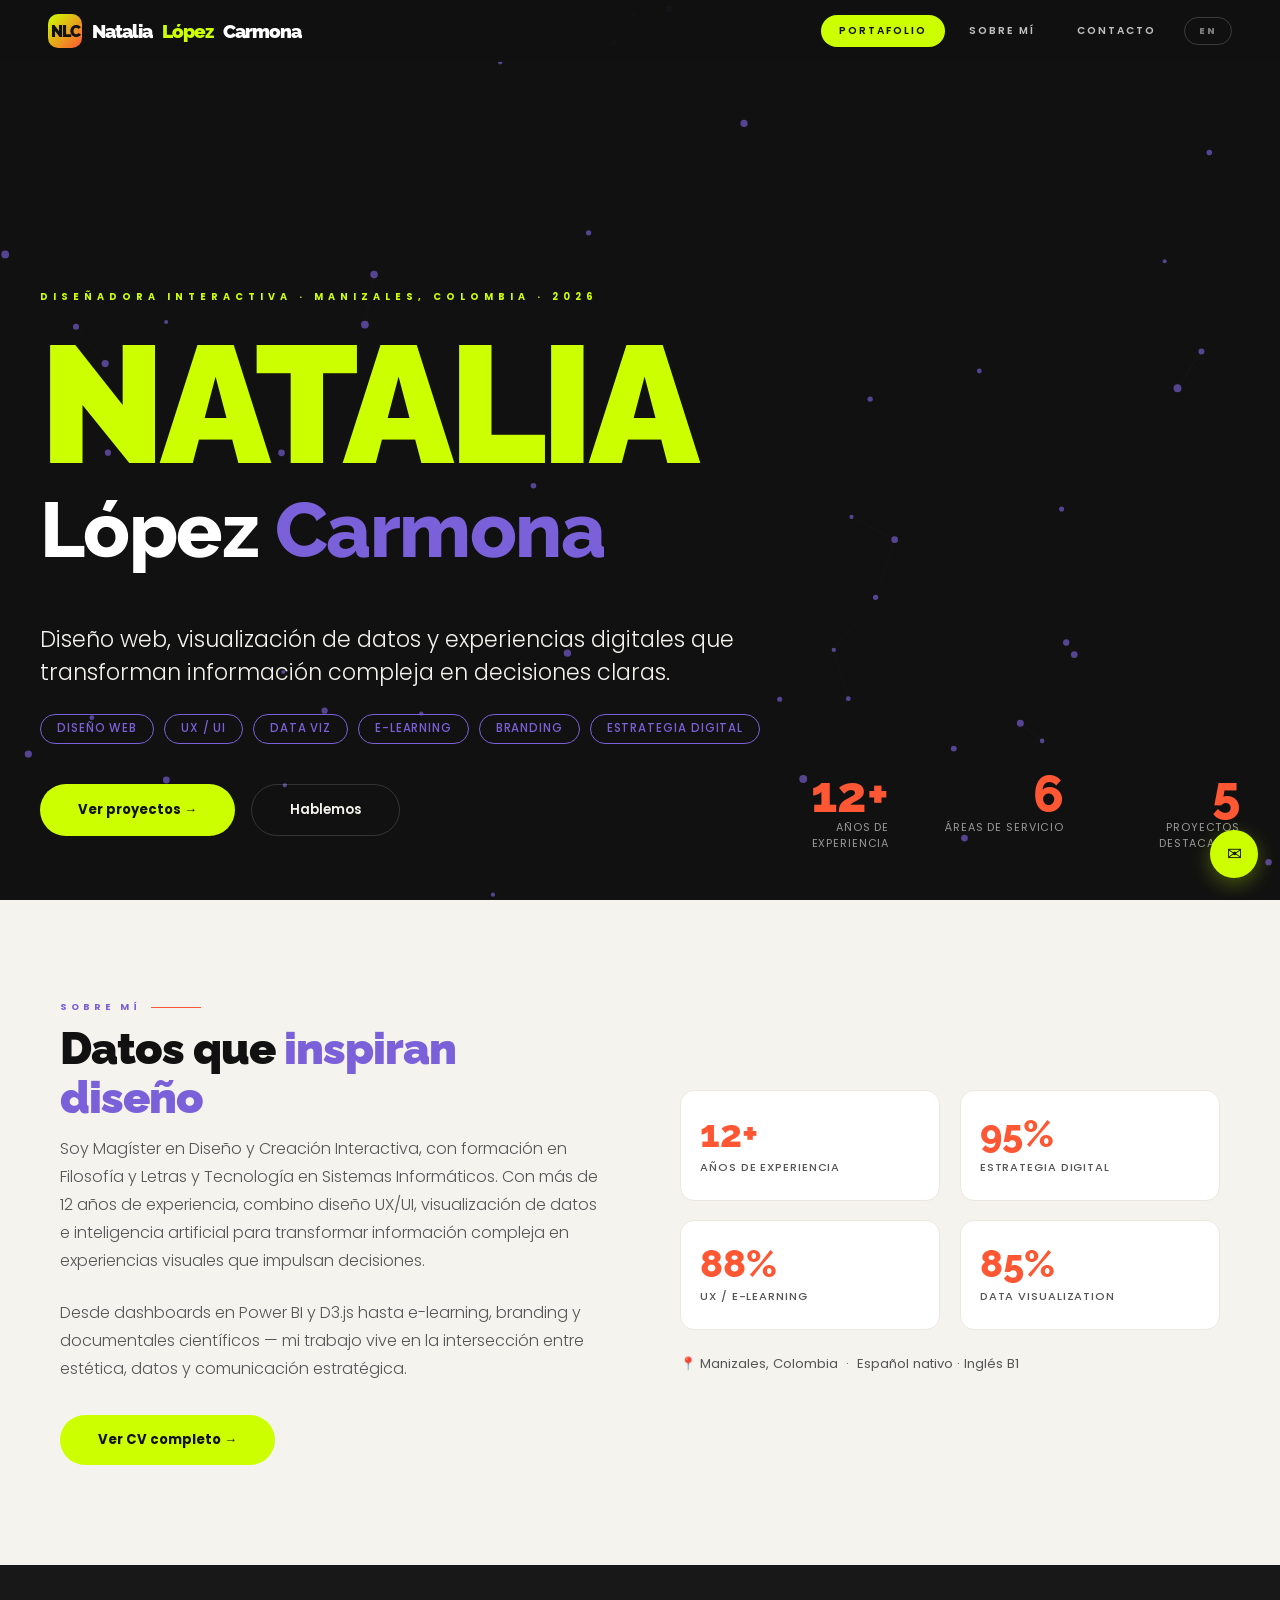
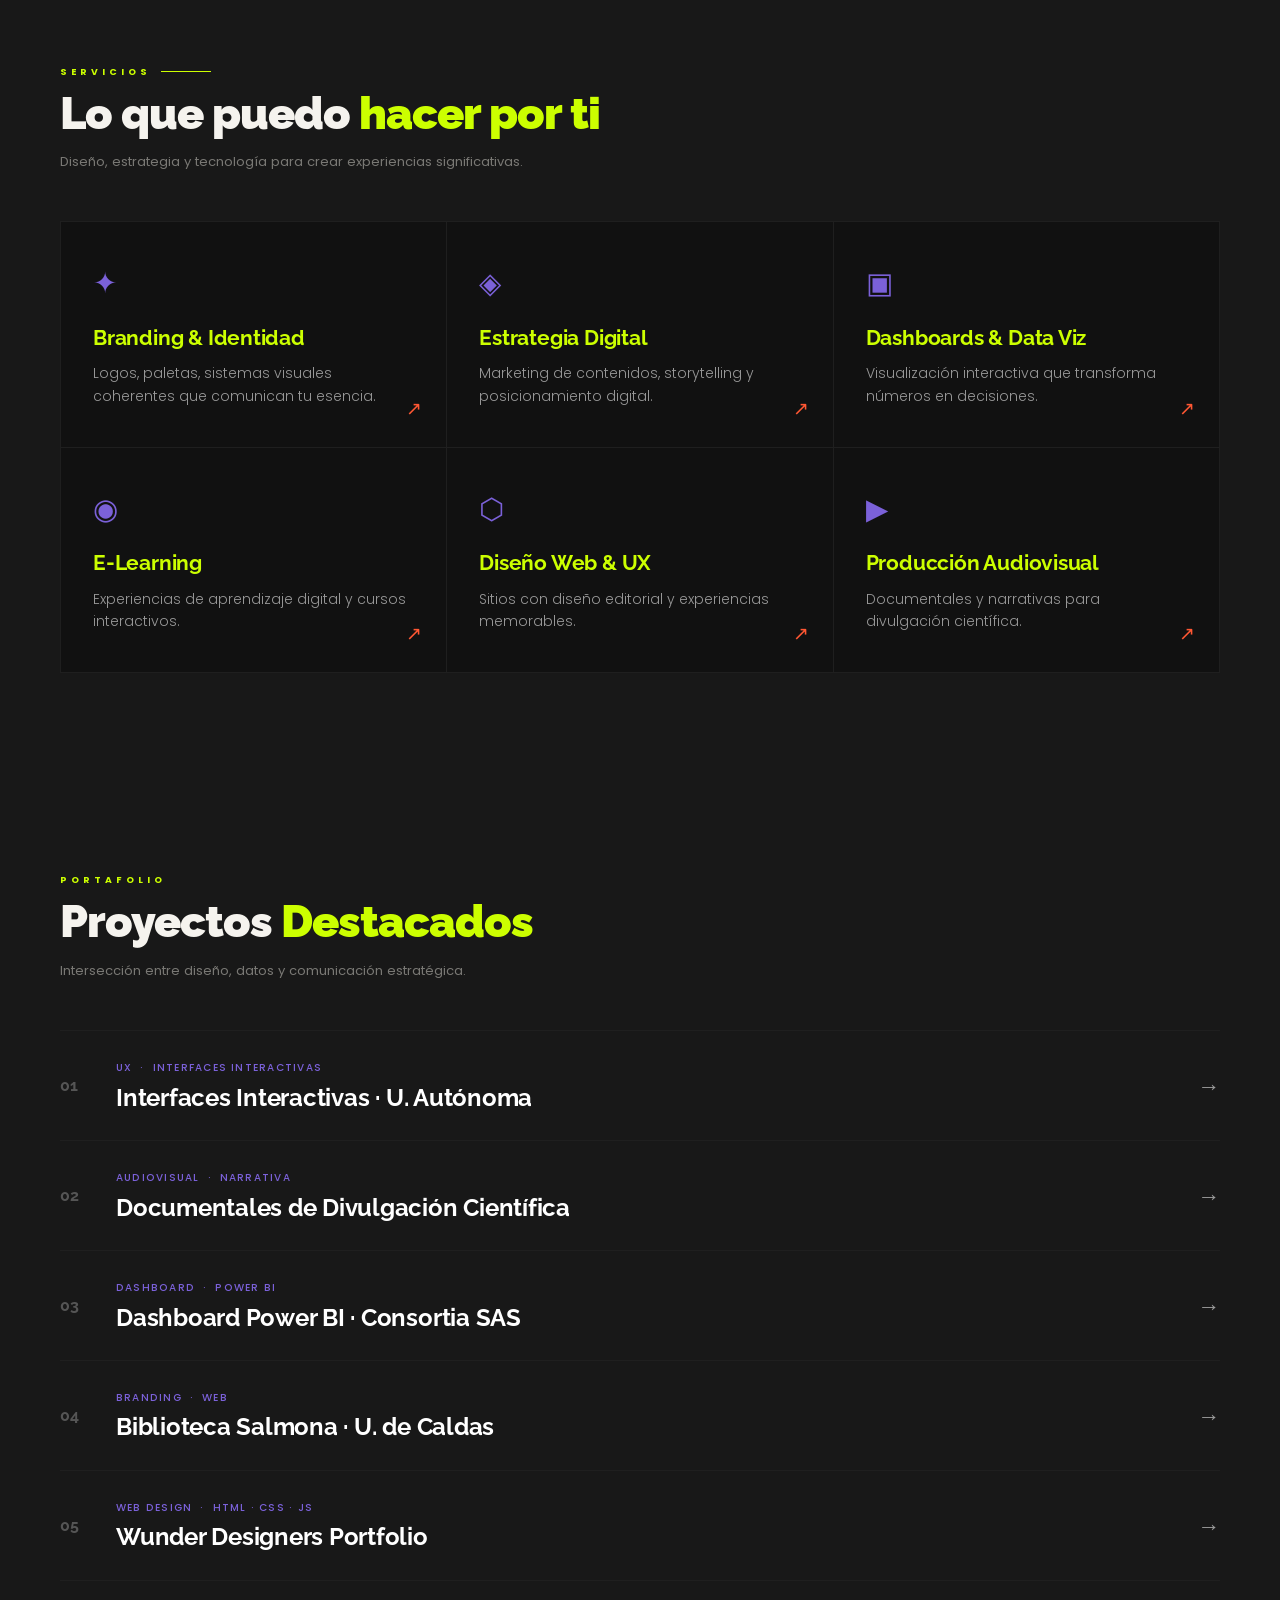
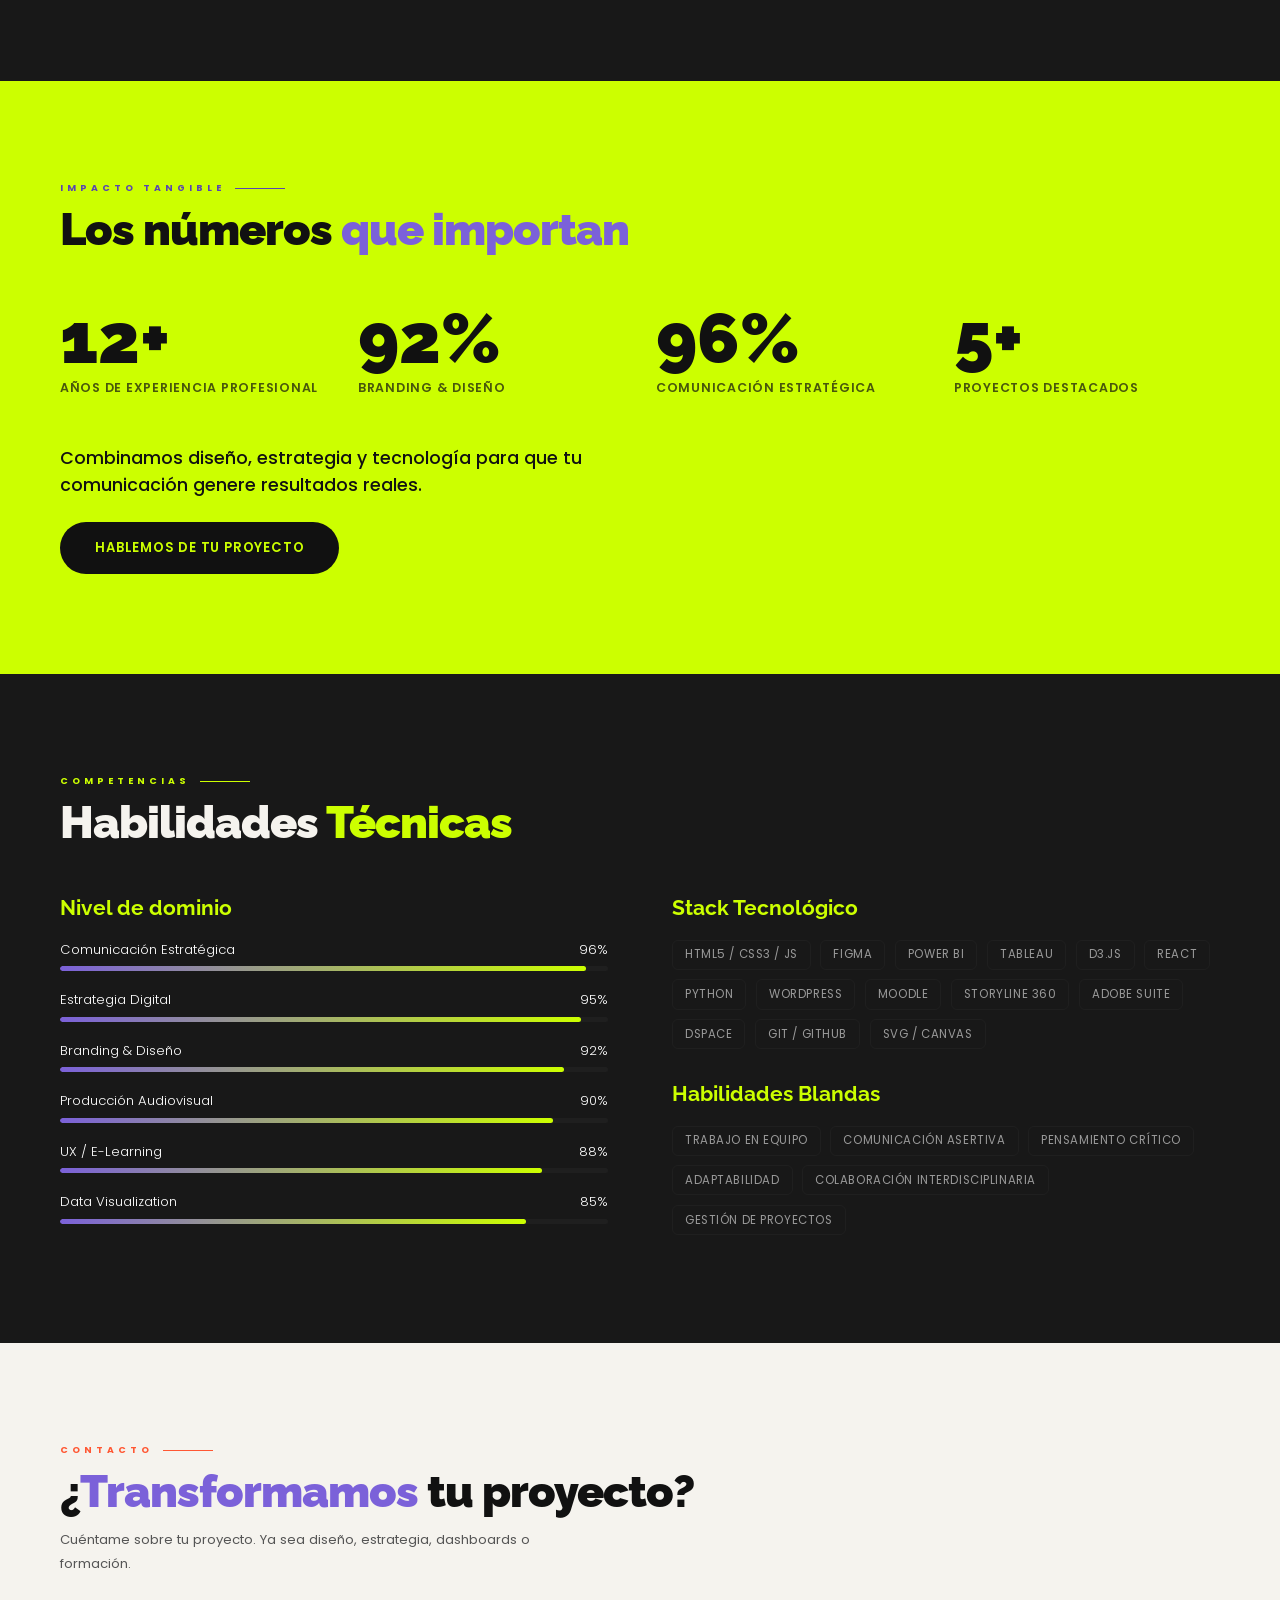
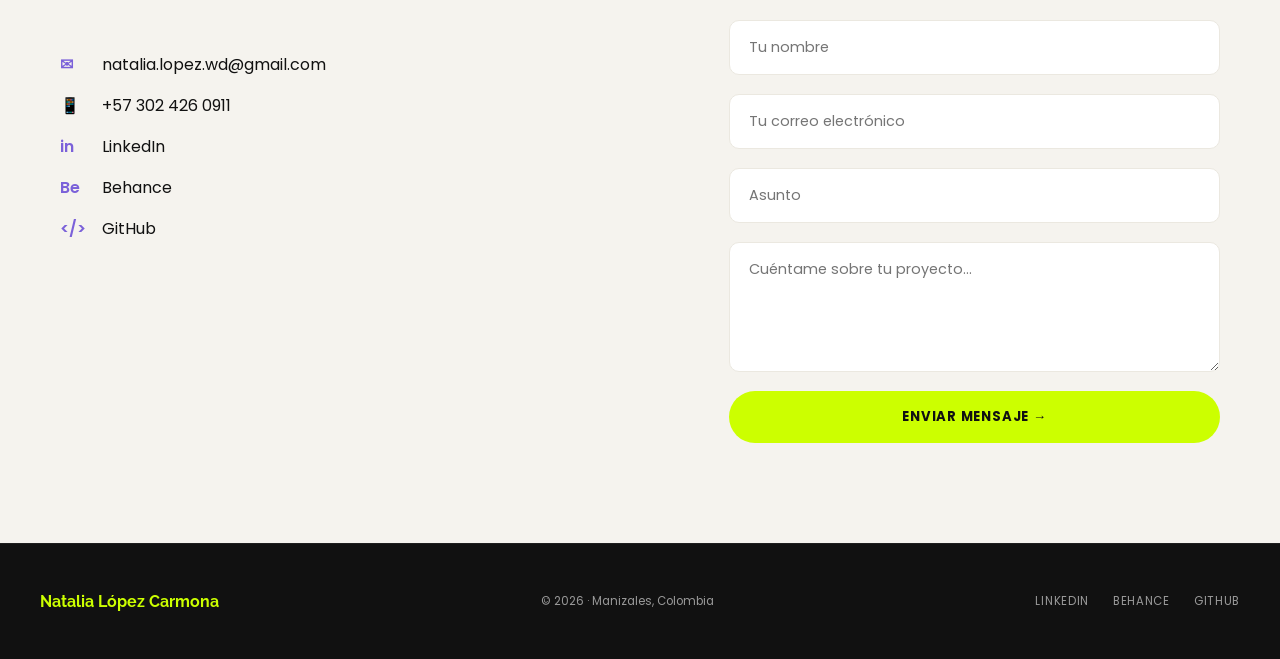
==== commit 84ae0e38: "Correcciones del 31 de mayo" ====
--- a/index.html
+++ b/index.html
@@ -10,7 +10,7 @@
   <meta name="keywords" content="diseño web Colombia, UX UI Manizales, branding Colombia, visualización de datos, dashboard Power BI, e-learning diseño instruccional, estrategia digital, producción audiovisual, diseñadora freelance Colombia">
   <meta name="author" content="Natalia López Carmona">
   <meta name="robots" content="index, follow">
-  <!-- <link rel="canonical" href="https://wunderdesigners.com/"> -->
+  <!-- <link rel="canonical" href=""> -->
   <meta name="theme-color" content="#111111">
 
   <!-- ═══ GEO / LOCAL SEO ═══ -->
@@ -21,17 +21,17 @@
 
   <!-- ═══ OPEN GRAPH (LinkedIn, WhatsApp, Facebook) ═══ -->
   <meta property="og:type" content="website">
-  <!-- <meta property="og:url" content="https://wunderdesigners.com/"> -->
-  <meta property="og:site_name" content="Wunder Designers">
-  <meta property="og:title" content="Wunder Designers — Natalia López Carmona | Diseño Web, Data Viz & UX">
+  <!-- <meta property="og:url" content=""> -->
+  <meta property="og:site_name" content="Natalia Lopez Carmona Portfolio">
+  <meta property="og:title" content="Natalia López Carmona | Diseño Web, Data Viz & UX">
   <meta property="og:description" content="Diseño web UX/UI, dashboards en Power BI, e-learning, branding y estrategia digital. +12 años de experiencia en Manizales, Colombia.">
   <meta property="og:locale" content="es_CO">
 
   <!-- ═══ TWITTER CARD ═══ -->
   <meta name="twitter:card" content="summary_large_image">
-  <meta name="twitter:title" content="Wunder Designers — Natalia López Carmona">
+  <meta name="twitter:title" content="Natalia López Carmona | Diseño Web, Data Viz & UX">
   <meta name="twitter:description" content="Diseño web UX/UI, dashboards en Power BI, e-learning y estrategia digital. +12 años de experiencia en Manizales, Colombia.">
-  <meta name="twitter:creator" content="@wunderdesigners">
+  <meta name="twitter:creator" content="@natalialopez">
 
   <!-- ═══ DATOS ESTRUCTURADOS JSON-LD ═══ -->
   <script type="application/ld+json">
@@ -110,10 +110,10 @@
   <!-- ═══ NAV ═══ -->
   <nav class="nav" id="nav" aria-label="Navegación principal">
     <a class="nav-logo" onclick="switchPage('portfolio')">
-      <img src="logo.png" alt="Wunder Designers" class="nav-logo-img" style="display:none"
+      <img src="logo.png" alt="Natalia López Carmona" class="nav-logo-img" style="display:none"
            onload="this.style.display='block';this.closest('.nav-logo').querySelector('.nav-logo-text').style.display='none'">
       <span class="nav-logo-text">
-        <div class="w-mark">N</div>Natalia<em>López</em>Carmona
+        <div class="w-mark">NLC</div>Natalia<em>López</em>Carmona
       </span>
     </a>
     <button class="nav-toggle" onclick="toggleMenu()"><span></span><span></span><span></span></button>
@@ -243,16 +243,16 @@
           <div class="project-row reveal" onclick="openProject('ux-autonoma')">
             <span class="proj-num">01</span>
             <div class="proj-info">
-              <div class="proj-tags"><span class="proj-tag">UX</span><span class="proj-tag">·</span><span class="proj-tag">Interfaces Interactivas</span></div>
-              <h3>Interfaces Interactivas · U. Autónoma</h3>
+              <div class="proj-tags"><span class="proj-tag">UX</span><span class="proj-tag">·</span><span class="proj-tag" data-i18n="prj.ux.tag">Interfaces Interactivas</span></div>
+              <h3 data-i18n="prj.ux.title">Interfaces Interactivas · U. Autónoma</h3>
             </div>
             <span class="proj-arrow-icon">→</span>
           </div>
           <div class="project-row reveal" onclick="openProject('audiovisual-caldas')">
             <span class="proj-num">02</span>
             <div class="proj-info">
-              <div class="proj-tags"><span class="proj-tag">Audiovisual</span><span class="proj-tag">·</span><span class="proj-tag">Narrativa</span></div>
-              <h3>Documentales de Divulgación Científica</h3>
+              <div class="proj-tags"><span class="proj-tag">Audiovisual</span><span class="proj-tag">·</span><span class="proj-tag" data-i18n="prj.audiovisual.tag">Narrativa</span></div>
+              <h3 data-i18n="prj.audiovisual.title">Documentales de Divulgación Científica</h3>
             </div>
             <span class="proj-arrow-icon">→</span>
           </div>
@@ -260,7 +260,7 @@
             <span class="proj-num">03</span>
             <div class="proj-info">
               <div class="proj-tags"><span class="proj-tag">Dashboard</span><span class="proj-tag">·</span><span class="proj-tag">Power BI</span></div>
-              <h3>Dashboard Power BI · Consortia SAS</h3>
+              <h3 data-i18n="prj.dashboard.title">Dashboard Power BI · Consortia SAS</h3>
             </div>
             <span class="proj-arrow-icon">→</span>
           </div>
@@ -268,7 +268,7 @@
             <span class="proj-num">04</span>
             <div class="proj-info">
               <div class="proj-tags"><span class="proj-tag">Branding</span><span class="proj-tag">·</span><span class="proj-tag">Web</span></div>
-              <h3>Biblioteca Salmona · U. de Caldas</h3>
+              <h3 data-i18n="prj.biblioteca.title">Biblioteca Salmona · U. de Caldas</h3>
             </div>
             <span class="proj-arrow-icon">→</span>
           </div>
@@ -495,7 +495,7 @@
 
         <div class="cv-exp">
           <div class="cv-exp-header">
-            <div><p class="cv-exp-role" data-i18n="about.exp.wunder.role">Proyectos Independientes – Diseño Web y Datos</p><p class="cv-exp-company" data-i18n="about.exp.wunder.company">Wunder Designers – Independiente</p></div>
+            <div><p class="cv-exp-role" data-i18n="about.exp.wunder.role">Proyectos Independientes – Diseño Web y Datos</p><p class="cv-exp-company" data-i18n="about.exp.wunder.company">Proyecto – Independiente</p></div>
             <span class="cv-exp-date" data-i18n="about.exp.wunder.date">2022 – Presente</span>
           </div>
           <ul class="cv-exp-list">
@@ -936,7 +936,7 @@
 
   <!-- ═══ FOOTER ═══ -->
   <footer class="footer-new">
-    <div class="footer-brand">Wunder Designers · Natalia López Carmona</div>
+    <div class="footer-brand">Natalia López Carmona</div>
     <div class="footer-copy">© 2026 · Manizales, Colombia</div>
     <div class="footer-links-row">
       <a href="https://www.linkedin.com/in/natalia-lopez-carmona/" target="_blank">LinkedIn</a>
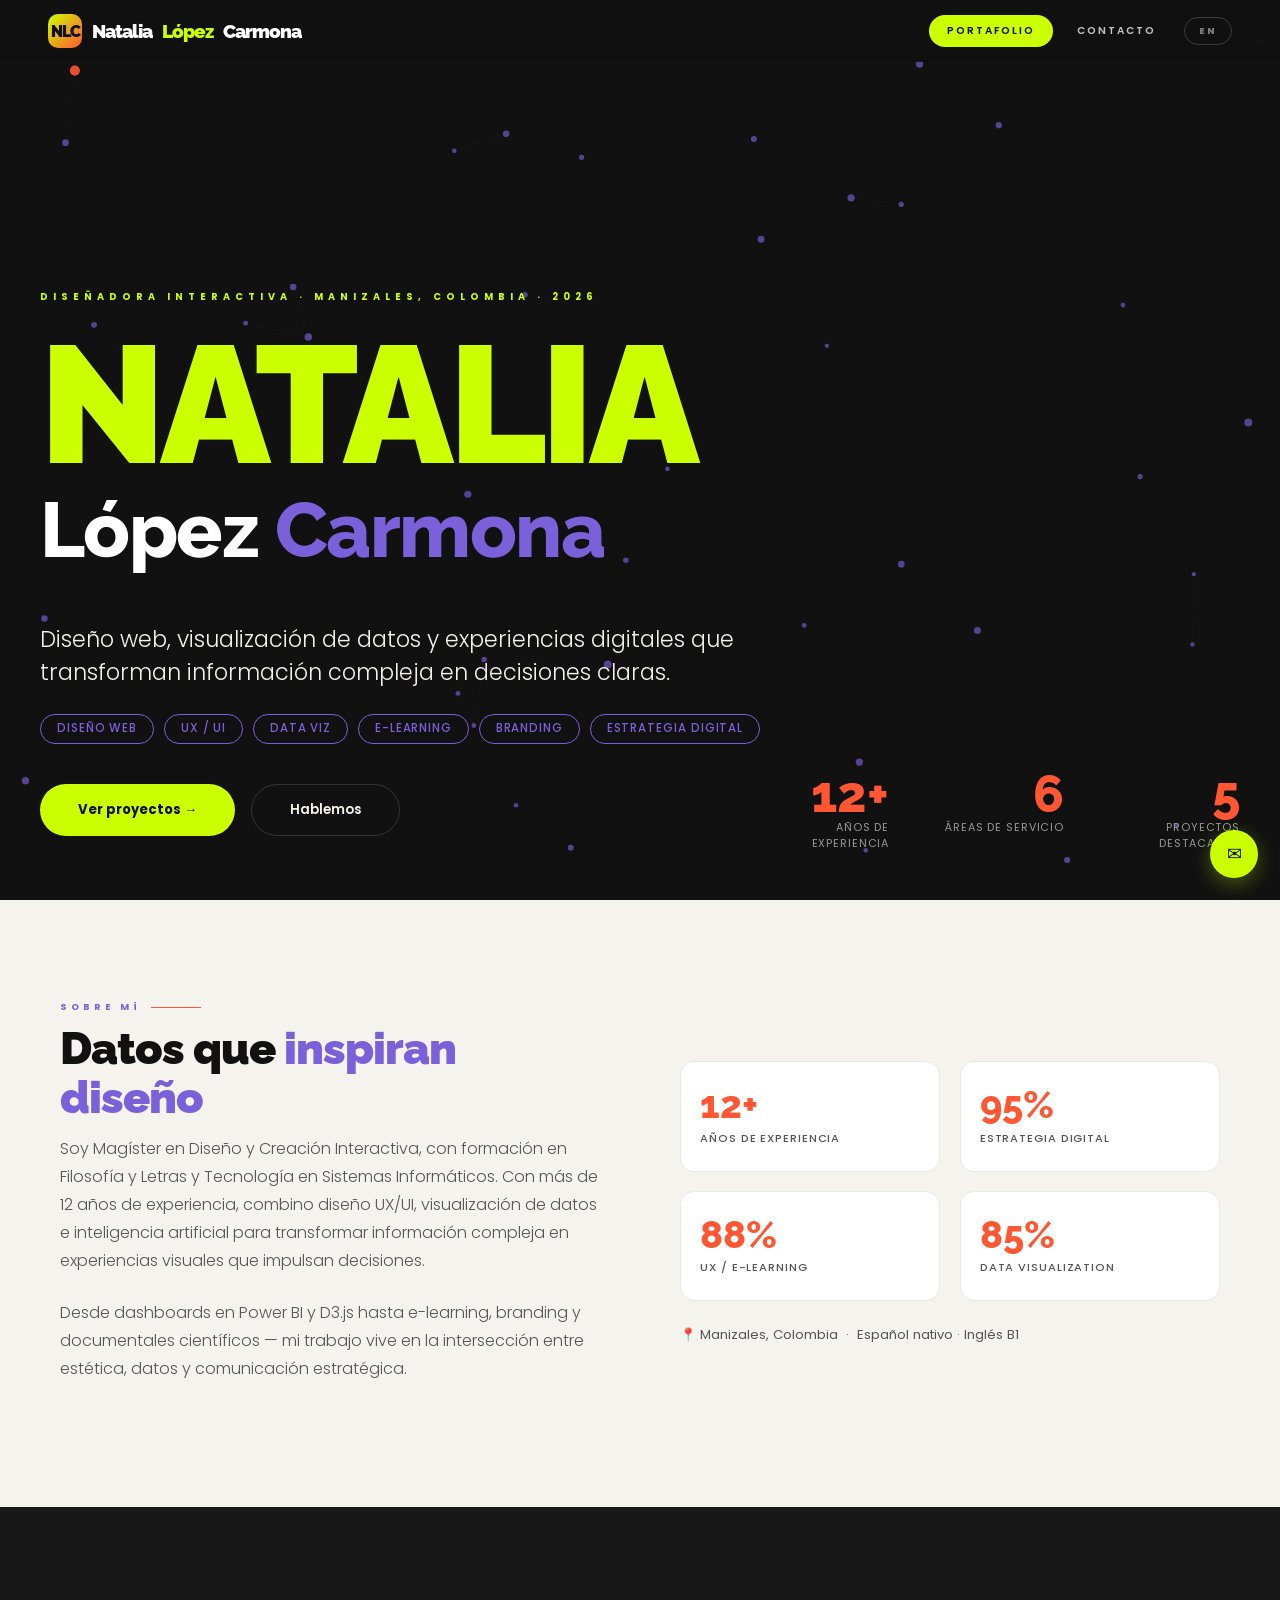
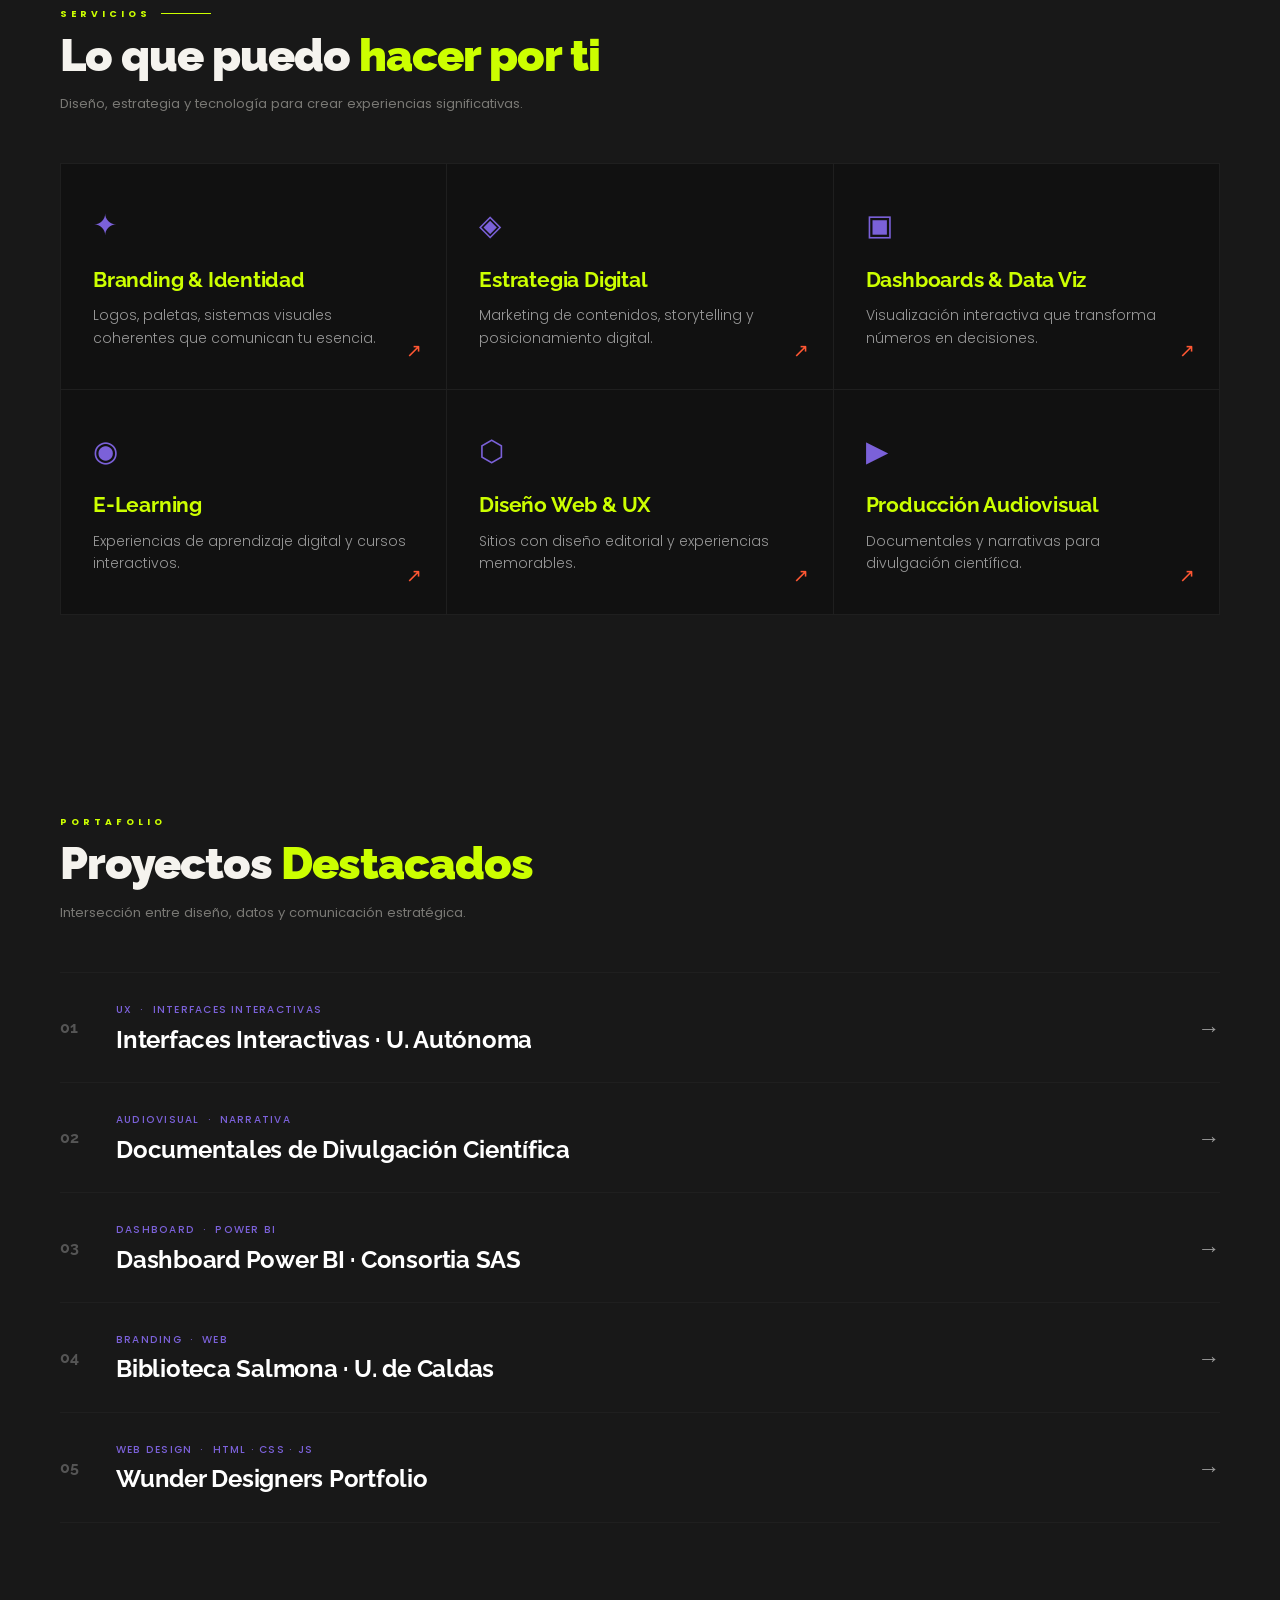
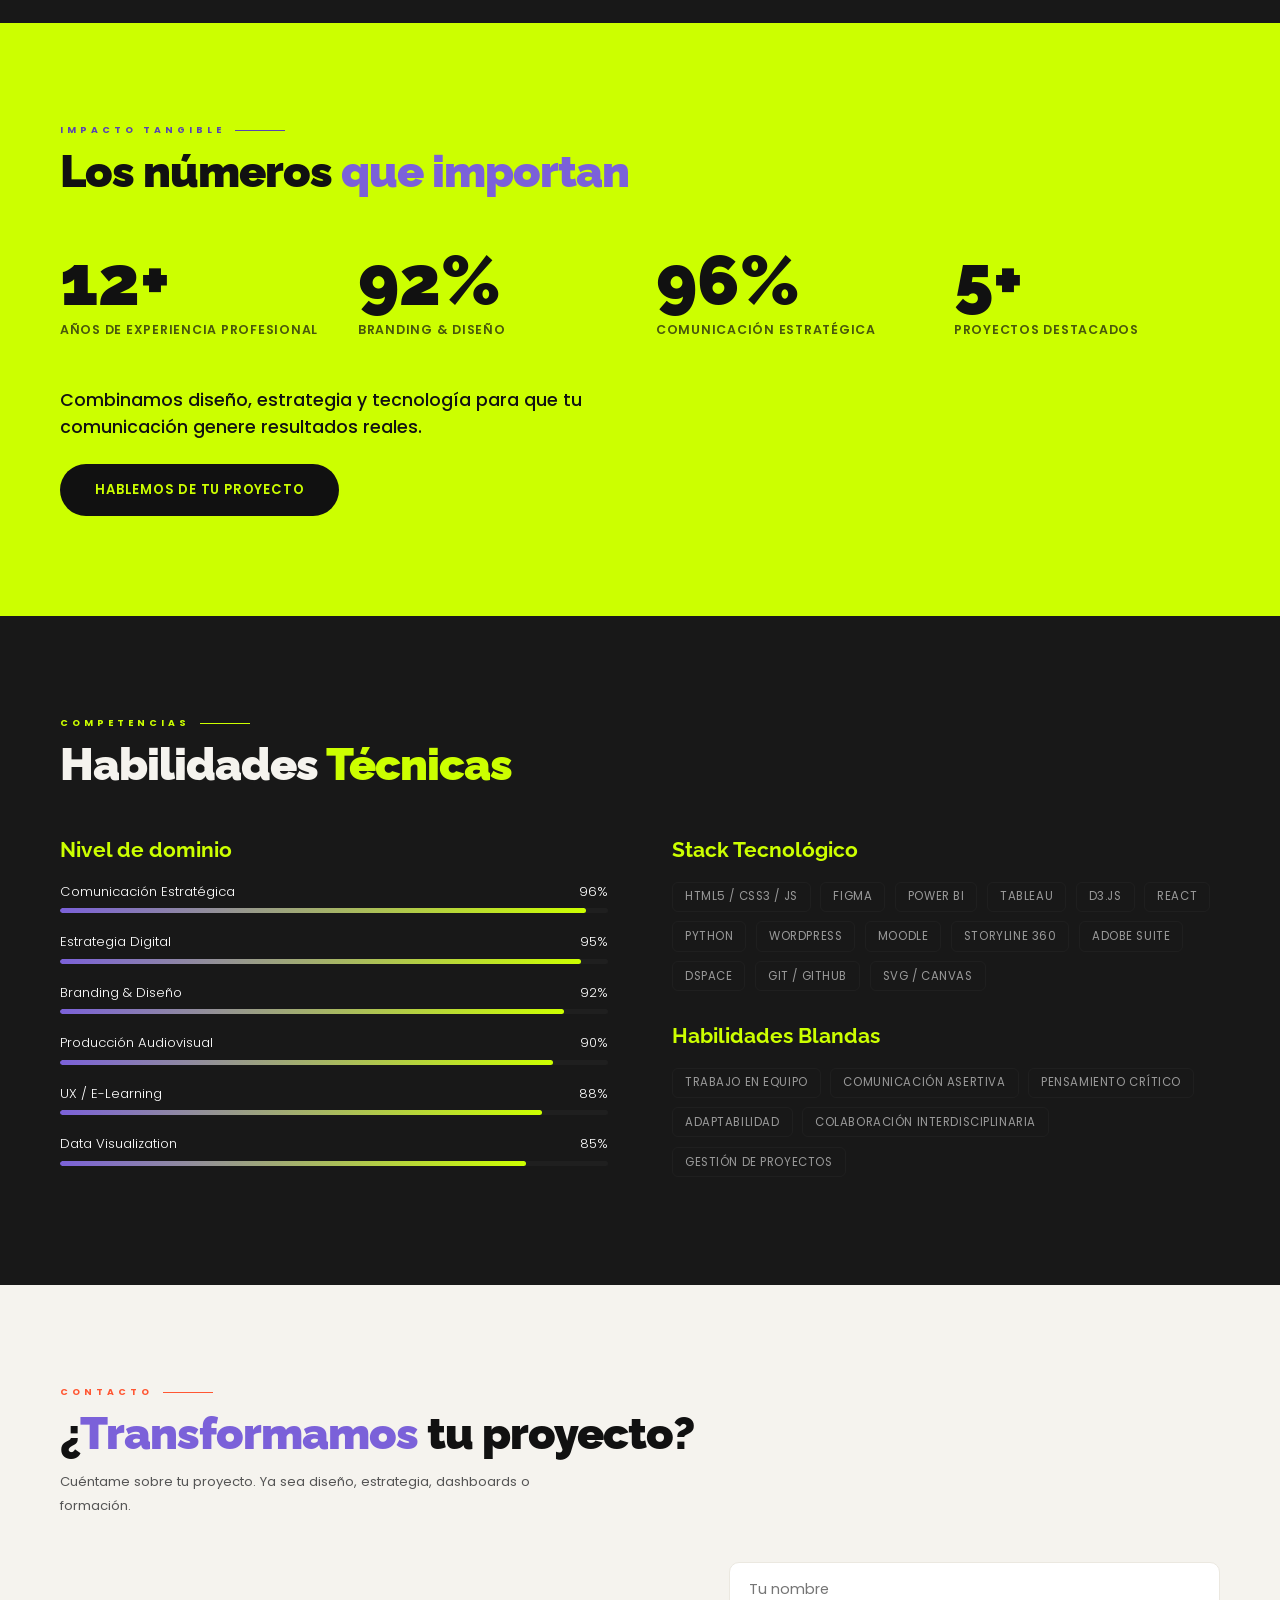
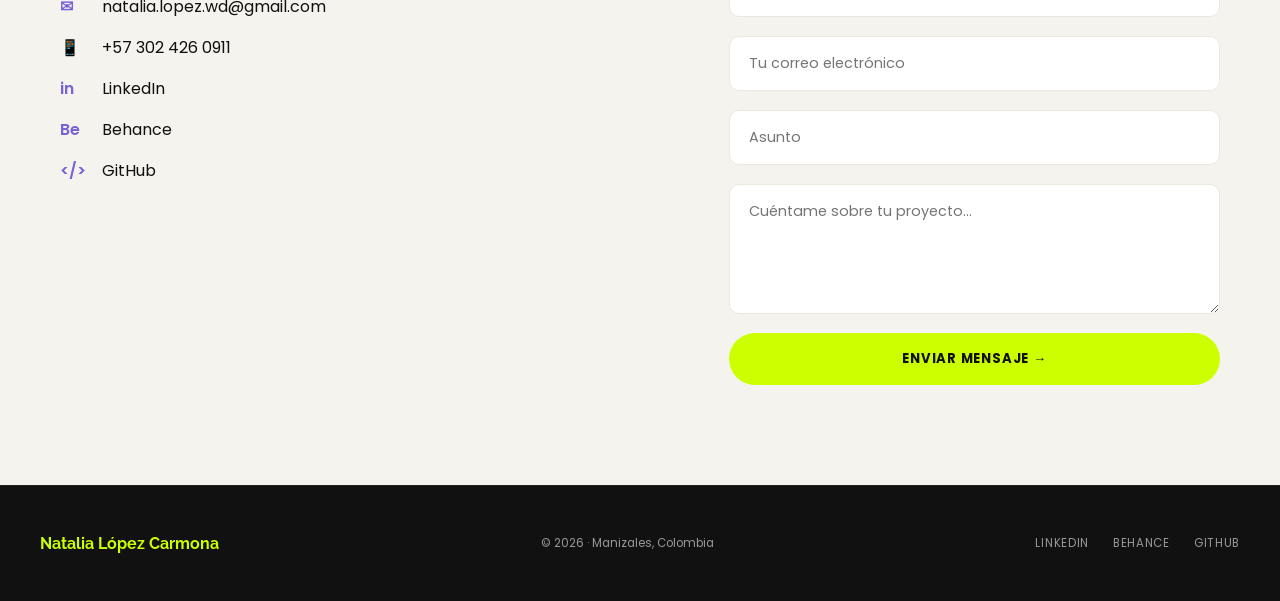
==== commit 92a3d5b4: "Correcciones del 01 de junio" ====
--- a/index.html
+++ b/index.html
@@ -1,4 +1,4 @@
-<!DOCTYPE html>
+﻿<!DOCTYPE html>
 <html lang="es">
 <head>
   <meta charset="UTF-8">
@@ -53,7 +53,7 @@
       "sameAs": [
         "https://www.linkedin.com/in/natalia-lopez-carmona/",
         "https://www.behance.net/natalialpez21",
-        "https://natalia-lopez-carmona.github.io"
+        "https://github.com/natalia-lopez-carmona"
       ],
       "knowsAbout": [
         "Diseño Web", "UX/UI", "Branding", "Identidad Visual",
@@ -119,7 +119,6 @@
     <button class="nav-toggle" onclick="toggleMenu()"><span></span><span></span><span></span></button>
     <div class="nav-links" id="navLinks">
       <button class="nav-pill active" data-page="portfolio" onclick="switchPage('portfolio')" data-i18n="nav.portfolio">Portafolio</button>
-      <button class="nav-pill" data-page="about" onclick="switchPage('about')" data-i18n="nav.about">Sobre Mí</button>
       <a href="#contacto" class="nav-pill" onclick="switchPage('portfolio');setTimeout(()=>scrollToEl('contacto'),300)" data-i18n="nav.contact">Contacto</a>
       <button class="lang-toggle" id="langBtn" onclick="toggleLang()" title="Switch language / Cambiar idioma">EN</button>
     </div>
@@ -169,9 +168,6 @@
             <h2 class="s-title reveal" style="color:var(--dark)" data-i18n-html="sobre.title">Datos que <em style="color:var(--violet)">inspiran diseño</em></h2>
             <p class="sobre-bio reveal" data-i18n="sobre.bio1">Soy Magíster en Diseño y Creación Interactiva, con formación en Filosofía y Letras y Tecnología en Sistemas Informáticos. Con más de 12 años de experiencia, combino diseño UX/UI, visualización de datos e inteligencia artificial para transformar información compleja en experiencias visuales que impulsan decisiones.</p>
             <p class="sobre-bio reveal" data-i18n="sobre.bio2">Desde dashboards en Power BI y D3.js hasta e-learning, branding y documentales científicos — mi trabajo vive en la intersección entre estética, datos y comunicación estratégica.</p>
-            <div class="hero-cta-row reveal" style="margin-top:2rem;">
-              <button class="btn-lime" onclick="switchPage('about')" data-i18n="sobre.cta">Ver CV completo →</button>
-            </div>
           </div>
           <div class="reveal" style="transition-delay:.1s">
             <div class="exp-grid">
@@ -348,12 +344,12 @@
             </div>
             <h3 style="margin-top:2rem;" data-i18n="skills.col3">Habilidades Blandas</h3>
             <div class="tags-cloud">
-              <span class="tag-chip">Trabajo en equipo</span>
-              <span class="tag-chip">Comunicación asertiva</span>
-              <span class="tag-chip">Pensamiento crítico</span>
-              <span class="tag-chip">Adaptabilidad</span>
-              <span class="tag-chip">Colaboración interdisciplinaria</span>
-              <span class="tag-chip">Gestión de proyectos</span>
+              <span class="tag-chip" data-i18n="softskill.teamwork">Trabajo en equipo</span>
+              <span class="tag-chip" data-i18n="softskill.comms">Comunicación asertiva</span>
+              <span class="tag-chip" data-i18n="softskill.critical">Pensamiento crítico</span>
+              <span class="tag-chip" data-i18n="softskill.adapt">Adaptabilidad</span>
+              <span class="tag-chip" data-i18n="softskill.collab">Colaboración interdisciplinaria</span>
+              <span class="tag-chip" data-i18n="softskill.mgmt">Gestión de proyectos</span>
             </div>
           </div>
         </div>
@@ -373,7 +369,7 @@
               <a class="contact-link-item" href="tel:+573024260911"><span class="contact-link-icon">📱</span>+57 302 426 0911</a>
               <a class="contact-link-item" href="https://www.linkedin.com/in/natalia-lopez-carmona/" target="_blank"><span class="contact-link-icon">in</span>LinkedIn</a>
               <a class="contact-link-item" href="https://www.behance.net/natalialpez21" target="_blank"><span class="contact-link-icon">Be</span>Behance</a>
-              <a class="contact-link-item" href="https://natalia-lopez-carmona.github.io" target="_blank"><span class="contact-link-icon">&lt;/&gt;</span>GitHub</a>
+              <a class="contact-link-item" href="https://github.com/natalia-lopez-carmona" target="_blank"><span class="contact-link-icon">&lt;/&gt;</span>GitHub</a>
             </div>
           </div>
           <div class="contact-form reveal" style="transition-delay:.1s">
@@ -386,248 +382,6 @@
         </div>
       </div>
     </section>
-
-  </div>
-
-  <!-- ═══════════════════════════════════════════════════════
-       PAGE 2: SOBRE MÍ / CV
-       ═══════════════════════════════════════════════════════ -->
-  <div class="page" id="page-about" style="background:var(--bg-light)">
-
-    <div class="cv-page">
-      <!-- Header -->
-      <div class="cv-header reveal">
-        <div class="cv-ring"><div class="cv-ring-inner">NL</div></div>
-        <h1 class="cv-name">Natalia <span>López</span> Carmona</h1>
-        <p class="cv-role" data-i18n="about.role">Diseñadora Interactiva UX/UI · Visualización de Datos · E-learning</p>
-        <div class="cv-contact-row">
-          <span class="cv-ci">📍 Manizales, Colombia</span>
-          <a href="mailto:natalia.lopez.wd@gmail.com" class="cv-ci">✉ natalia.lopez.wd@gmail.com</a>
-          <a href="tel:+573024260911" class="cv-ci">📱 +57 302 426 0911</a>
-          <a href="tel:+573137486249" class="cv-ci">📱 +57 313 748 6249</a>
-          <a href="https://www.linkedin.com/in/natalia-lopez-carmona/" target="_blank" class="cv-ci">LinkedIn</a>
-          <a href="https://www.behance.net/natalialpez21" target="_blank" class="cv-ci">Behance</a>
-          <a href="https://natalia-lopez-carmona.github.io" target="_blank" class="cv-ci">GitHub</a>
-        </div>
-
-      </div>
-
-      <!-- Perfil -->
-      <div class="cv-sec reveal">
-        <h2 class="cv-sec-title" data-i18n="about.profile.title">Perfil Profesional</h2>
-        <div class="cv-profile" data-i18n-html="about.profile.text">
-          Magíster en Diseño y Creación Interactiva, con formación en Filosofía y Letras y Tecnología en Sistemas Informáticos (Universidad de Caldas), y <strong>12 años de experiencia</strong> construyendo interfaces web, dashboards interactivos y experiencias educativas digitales. Integro pensamiento crítico humanístico, base tecnológica y <strong>diseño UX/UI, visualización de datos e inteligencia artificial</strong> para transformar información compleja en soluciones claras y accionables. Trabajo colaborativamente, con comunicación asertiva y orientación a la resolución de problemas.
-        </div>
-      </div>
-
-      <!-- Experiencia -->
-      <div class="cv-sec reveal">
-        <h2 class="cv-sec-title" data-i18n="about.exp.title">Experiencia Profesional</h2>
-
-        <div class="cv-exp">
-          <div class="cv-exp-header">
-            <div><p class="cv-exp-role">Research & Data Analyst</p><p class="cv-exp-company">Consortia Colombia</p></div>
-            <span class="cv-exp-date">Mar 2025 – Feb 2026</span>
-          </div>
-          <ul class="cv-exp-list">
-            <li data-i18n="about.exp.consortia.li1">Diseño y estructuración visual del dashboard de Acuerdos Transformativos en Power BI, centralizando métricas de publicación en acceso abierto para más de 30 IES en Colombia.</li>
-            <li data-i18n="about.exp.consortia.li2">Análisis de producción académica institucional y elaboración de informes estratégicos sobre comportamiento editorial.</li>
-            <li data-i18n="about.exp.consortia.li3">Apoyo a procesos de fidelización institucional y gestión de acuerdos transformativos.</li>
-          </ul>
-        </div>
-
-        <div class="cv-exp">
-          <div class="cv-exp-header">
-            <div><p class="cv-exp-role" data-i18n="about.exp.docente1.role">Docente – Comunicación Digital y Analítica Web</p><p class="cv-exp-company" data-i18n="about.exp.docente1.company">Universidad de Caldas – Técnico Profesional en Marketing Digital</p></div>
-            <span class="cv-exp-date">Feb–Mar 2025 / Mar–May 2026</span>
-          </div>
-          <ul class="cv-exp-list">
-            <li data-i18n="about.exp.docente1.li1">Diseño y dictado de los módulos de Comunicación Digital y Analítica Web.</li>
-            <li data-i18n="about.exp.docente1.li2">Apoyo en construcción de propuesta de valor y presencia digital para estudiantes.</li>
-          </ul>
-        </div>
-
-        <div class="cv-exp">
-          <div class="cv-exp-header">
-            <div><p class="cv-exp-role">Design Lead</p><p class="cv-exp-company" data-i18n="about.exp.blue.company">Blue Studies International (Australia, remoto)</p></div>
-            <span class="cv-exp-date">Mar – Oct 2024</span>
-          </div>
-          <ul class="cv-exp-list">
-            <li data-i18n="about.exp.blue.li1">Dirección creativa y diseño de interfaces digitales para proyectos internacionales.</li>
-            <li data-i18n="about.exp.blue.li2">Desarrollo de identidad visual y coordinación con equipos multidisciplinarios remotos.</li>
-          </ul>
-        </div>
-
-        <div class="cv-exp">
-          <div class="cv-exp-header">
-            <div><p class="cv-exp-role" data-i18n="about.exp.stanton.role">Diseñadora Gráfica y Contenido Digital</p><p class="cv-exp-company" data-i18n="about.exp.stanton.company">Stanton Optical (EE.UU., remoto)</p></div>
-            <span class="cv-exp-date">Nov 2023 – Feb 2024</span>
-          </div>
-          <ul class="cv-exp-list">
-            <li data-i18n="about.exp.stanton.li1">Diseño de piezas gráficas y animadas para campañas en redes sociales en múltiples estados.</li>
-            <li data-i18n="about.exp.stanton.li2">Producción en flujos ágiles manteniendo consistencia de marca.</li>
-          </ul>
-        </div>
-
-        <div class="cv-exp">
-          <div class="cv-exp-header">
-            <div><p class="cv-exp-role" data-i18n="about.exp.risaralda.role">Consultora – Visualización de Datos y Dashboards</p><p class="cv-exp-company">Laboratorio de Desarrollo Territorial de Risaralda</p></div>
-            <span class="cv-exp-date" data-i18n="about.exp.risaralda.date">May – Dic 2023</span>
-          </div>
-          <ul class="cv-exp-list">
-            <li data-i18n="about.exp.risaralda.li1">Diseño y estructuración visual de tableros de indicadores socioeconómicos por municipio en Tableau, traduciendo datasets complejos en narrativas visuales accesibles.</li>
-            <li data-i18n="about.exp.risaralda.li2">Definición de arquitectura de información y jerarquía visual para tomadores de decisión no técnicos.</li>
-            <li data-i18n="about.exp.risaralda.li3">Colaboración interdisciplinaria con analistas de datos para alinear análisis y comunicación visual.</li>
-          </ul>
-        </div>
-
-        <div class="cv-exp">
-          <div class="cv-exp-header">
-            <div><p class="cv-exp-role" data-i18n="about.exp.uautonoma.role">Diseñadora de Unidad Virtual – E-learning y Estrategia Digital</p><p class="cv-exp-company">Universidad Autónoma de Manizales</p></div>
-            <span class="cv-exp-date" data-i18n="about.exp.uautonoma.date">Ene – Nov 2023</span>
-          </div>
-          <ul class="cv-exp-list">
-            <li data-i18n="about.exp.uautonoma.li1">Diseño y creación de interfaces interactivas para múltiples cursos virtuales en Moodle y Storyline 360.</li>
-            <li data-i18n="about.exp.uautonoma.li2">Estructuración visual y narrativa de cursos para educación superior con enfoque en usabilidad.</li>
-            <li data-i18n="about.exp.uautonoma.li3">Optimización de experiencia de usuario en plataformas educativas digitales.</li>
-          </ul>
-        </div>
-
-        <div class="cv-exp">
-          <div class="cv-exp-header">
-            <div><p class="cv-exp-role" data-i18n="about.exp.wunder.role">Proyectos Independientes – Diseño Web y Datos</p><p class="cv-exp-company" data-i18n="about.exp.wunder.company">Proyecto – Independiente</p></div>
-            <span class="cv-exp-date" data-i18n="about.exp.wunder.date">2022 – Presente</span>
-          </div>
-          <ul class="cv-exp-list">
-            <li data-i18n="about.exp.wunder.li1">Diseño y desarrollo de sitios web con HTML5, CSS3, JavaScript y WordPress.</li>
-            <li data-i18n="about.exp.wunder.li2">Dashboards interactivos y visualizaciones de datos con D3.js y Power BI.</li>
-            <li data-i18n="about.exp.wunder.li3">Estrategias de comunicación, branding e identidad visual.</li>
-            <li data-i18n="about.exp.wunder.li4">Diseño de experiencias de aprendizaje digital (e-learning).</li>
-          </ul>
-        </div>
-
-        <div class="cv-exp">
-          <div class="cv-exp-header">
-            <div><p class="cv-exp-role" data-i18n="about.exp.docente2.role">Docente – Producción Audiovisual y Herramientas Digitales</p><p class="cv-exp-company">Universidad Católica Luis Amigó / Unitécnica</p></div>
-            <span class="cv-exp-date">2022 – 2023</span>
-          </div>
-          <ul class="cv-exp-list">
-            <li data-i18n="about.exp.docente2.li1">Formación en producción audiovisual, narrativas visuales y herramientas digitales.</li>
-            <li data-i18n="about.exp.docente2.li2">Acompañamiento a estudiantes en construcción de narrativas visuales y sonoras.</li>
-          </ul>
-        </div>
-
-        <div class="cv-exp">
-          <div class="cv-exp-header">
-            <div><p class="cv-exp-role" data-i18n="about.exp.biblioteca.role">Coordinadora de Diseño y Comunicación Digital</p><p class="cv-exp-company">Centro de Bibliotecas Rogelio Salmona – U. de Caldas</p></div>
-            <span class="cv-exp-date" data-i18n="about.exp.biblioteca.date">Ago 2014 – Sep 2022</span>
-          </div>
-          <ul class="cv-exp-list">
-            <li data-i18n="about.exp.biblioteca.li1">Creación e implementación del primer sistema de diseño y comunicación institucional de la biblioteca, estableciendo identidad visual coherente y lineamientos para todas las plataformas.</li>
-            <li data-i18n="about.exp.biblioteca.li2">Generación y liderazgo de espacios de encuentro en torno a la cultura y las humanidades digitales.</li>
-            <li data-i18n="about.exp.biblioteca.li3">Diseño y facilitación de talleres de formación en herramientas digitales.</li>
-            <li data-i18n="about.exp.biblioteca.li4">Participación en implementación del Repositorio Institucional (DSpace) y acompañamiento a investigadores en visibilidad académica (Scopus, WoS, Google Scholar).</li>
-            <li data-i18n="about.exp.biblioteca.li5">Diseño web y gestión de plataformas digitales institucionales.</li>
-          </ul>
-        </div>
-
-        <div class="cv-exp">
-          <div class="cv-exp-header">
-            <div><p class="cv-exp-role" data-i18n="about.exp.audiovisual.role">Productora Audiovisual y Editora de Documentales</p><p class="cv-exp-company">Universidad de Caldas</p></div>
-            <span class="cv-exp-date">2004 – 2014</span>
-          </div>
-          <ul class="cv-exp-list">
-            <li data-i18n="about.exp.audiovisual.li1">Producción y edición de documentales de divulgación científica e institucional.</li>
-          </ul>
-        </div>
-      </div>
-
-      <!-- Educación -->
-      <div class="cv-sec reveal">
-        <h2 class="cv-sec-title" data-i18n="about.edu.title">Educación</h2>
-        <div class="cv-edu-grid">
-          <div class="cv-edu"><span class="cv-edu-year">2013 – 2018</span><h4 data-i18n="about.edu.master">Maestría en Diseño y Creación Interactiva</h4><p>Universidad de Caldas</p></div>
-          <div class="cv-edu"><span class="cv-edu-year">2002 – 2010</span><h4 data-i18n="about.edu.bachelor">Profesional en Filosofía y Letras</h4><p>Universidad de Caldas</p></div>
-          <div class="cv-edu"><span class="cv-edu-year">2007 – 2009</span><h4 data-i18n="about.edu.tech">Tecnóloga en Sistemas Informáticos</h4><p>Universidad de Caldas</p></div>
-        </div>
-      </div>
-
-      <!-- Formación Complementaria -->
-      <div class="cv-sec reveal">
-        <h2 class="cv-sec-title" data-i18n="about.comp.title">Formación Complementaria</h2>
-        <div class="cv-edu-grid">
-          <div class="cv-edu"><span class="cv-edu-year">2026</span><h4 data-i18n="about.comp.ai">Bootcamp de Programación con Inteligencia Artificial</h4><p></p></div>
-          <div class="cv-edu"><span class="cv-edu-year">2026</span><h4>AI Literacy</h4><p>IBM</p></div>
-          <div class="cv-edu"><span class="cv-edu-year">2025</span><h4 data-i18n="about.comp.powerbi">Fundamentos de Power BI</h4><p>CONFA</p></div>
-          <div class="cv-edu"><span class="cv-edu-year">2024</span><h4>Enterprise Design Thinking Practitioner</h4><p>IBM</p></div>
-          <div class="cv-edu"><span class="cv-edu-year">2024</span><h4>Agile Explorer</h4><p>IBM</p></div>
-          <div class="cv-edu"><span class="cv-edu-year">2022</span><h4>User Experience for Web Design</h4><p>LinkedIn Learning</p></div>
-          <div class="cv-edu"><span class="cv-edu-year">2022</span><h4>Figma for UX Design</h4><p>LinkedIn Learning</p></div>
-          <div class="cv-edu"><span class="cv-edu-year">2022</span><h4 data-i18n="about.comp.jsanim">JavaScript: Animación Web</h4><p>LinkedIn Learning</p></div>
-          <div class="cv-edu"><span class="cv-edu-year">2022</span><h4>SEO</h4><p>HubSpot Academy</p></div>
-        </div>
-      </div>
-
-      <!-- Habilidades -->
-      <div class="cv-sec reveal">
-        <h2 class="cv-sec-title" data-i18n="about.skills.title">Habilidades Técnicas</h2>
-        <div class="cv-skills-cloud">
-          <span class="cv-sk tv">HTML5 / CSS3 / JS</span>
-          <span class="cv-sk tl" data-i18n="skill.responsive">Diseño Responsivo</span>
-          <span class="cv-sk to">SVG / Canvas</span>
-          <span class="cv-sk tv">WordPress</span>
-          <span class="cv-sk tl">React</span>
-          <span class="cv-sk to">Python</span>
-          <span class="cv-sk tv" data-i18n="skill.dataviz">Visualización de Datos</span>
-          <span class="cv-sk tl">Dashboard Design</span>
-          <span class="cv-sk to">Power BI</span>
-          <span class="cv-sk tv">Tableau</span>
-          <span class="cv-sk tl">D3.js</span>
-          <span class="cv-sk to">UX/UI Design</span>
-          <span class="cv-sk tv">Figma</span>
-          <span class="cv-sk tl">Adobe Suite</span>
-          <span class="cv-sk to">Moodle</span>
-          <span class="cv-sk tv">Storyline 360</span>
-          <span class="cv-sk tl">DSpace</span>
-          <span class="cv-sk to">Git / GitHub</span>
-          <span class="cv-sk tv" data-i18n="skill.estrategia">Estrategia Digital</span>
-          <span class="cv-sk tl">Branding</span>
-          <span class="cv-sk to">Storytelling</span>
-          <span class="cv-sk tv">E-Learning</span>
-          <span class="cv-sk tl" data-i18n="skill.comest">Comunicación Estratégica</span>
-          <span class="cv-sk to" data-i18n="skill.mktcont">Marketing de Contenidos</span>
-          <span class="cv-sk tv" data-i18n="skill.pensamiento">Pensamiento Crítico</span>
-          <span class="cv-sk tl" data-i18n="skill.gestion">Gestión de Proyectos</span>
-          <span class="cv-sk to" data-i18n="skill.audiovisual.prod">Producción Audiovisual</span>
-        </div>
-      </div>
-
-      <!-- Habilidades Blandas -->
-      <div class="cv-sec reveal">
-        <h2 class="cv-sec-title" data-i18n="about.softskills.title">Habilidades Blandas</h2>
-        <div class="cv-skills-cloud">
-          <span class="cv-sk tv" data-i18n="softskill.teamwork">Trabajo en equipo</span>
-          <span class="cv-sk tl" data-i18n="softskill.comms">Comunicación asertiva</span>
-          <span class="cv-sk to" data-i18n="softskill.conflict">Resolución de conflictos</span>
-          <span class="cv-sk tv" data-i18n="softskill.critical">Pensamiento crítico</span>
-          <span class="cv-sk tl" data-i18n="softskill.collab">Colaboración interdisciplinaria</span>
-          <span class="cv-sk to" data-i18n="softskill.adapt">Adaptabilidad</span>
-        </div>
-      </div>
-
-      <!-- Idiomas -->
-      <div class="cv-sec reveal">
-        <h2 class="cv-sec-title" data-i18n="about.lang.title">Idiomas</h2>
-        <p style="font-size:.85rem;color:var(--gray)" data-i18n-html="about.lang.text">Español — Nativo &nbsp;·&nbsp; Inglés — B1</p>
-      </div>
-
-      <!-- Publicaciones -->
-      <div class="cv-sec reveal">
-        <h2 class="cv-sec-title" data-i18n="about.pub.title">Publicaciones</h2>
-        <p style="font-size:.85rem;color:var(--gray)"><em>Exploraciones Hermenéutico-Ricoeurianas en Diseño</em> — Universidad de Caldas</p>
-      </div>
-
-    </div>
 
   </div>
 
@@ -941,7 +695,7 @@
     <div class="footer-links-row">
       <a href="https://www.linkedin.com/in/natalia-lopez-carmona/" target="_blank">LinkedIn</a>
       <a href="https://www.behance.net/natalialpez21" target="_blank">Behance</a>
-      <a href="https://natalia-lopez-carmona.github.io" target="_blank">GitHub</a>
+      <a href="https://github.com/natalia-lopez-carmona" target="_blank">GitHub</a>
     </div>
   </footer>
 
--- a/styles.css
+++ b/styles.css
@@ -1,4 +1,4 @@
-/* ═══════════════════════════════════════════════════
+﻿/* ═══════════════════════════════════════════════════
    WUNDER DESIGNERS — Natalia López Carmona
    Styles · Raleway + Poppins · Pantone Palette
    ═══════════════════════════════════════════════════ */
@@ -536,116 +536,6 @@
 .contact-links a.cs:hover { border-color: var(--lime); color: var(--lime); }
 
 /* ═══════════════════════════════════════
-   CV / ABOUT PAGE — SINGLE COLUMN ATS
-   ═══════════════════════════════════════ */
-.cv-page {
-  position: relative; z-index: 3; padding: 120px 48px 60px;
-  max-width: 860px; margin: 0 auto;
-}
-.cv-header { text-align: center; margin-bottom: 40px; }
-.cv-ring {
-  width: 110px; height: 110px; border-radius: 50%;
-  background: conic-gradient(var(--lime), var(--orange), var(--violet), var(--lime));
-  padding: 3px; margin: 0 auto 18px; animation: ospin 10s linear infinite;
-}
-.cv-ring-inner {
-  width: 100%; height: 100%; border-radius: 50%; background: var(--bg-light);
-  display: flex; align-items: center; justify-content: center;
-  font-family: 'Raleway', sans-serif; font-size: 2.4rem; font-weight: 900; color: var(--violet);
-}
-.cv-name {
-  font-family: 'Raleway', sans-serif; font-size: 2.2rem; font-weight: 900;
-  letter-spacing: -1px; color: var(--dark); line-height: 1.1;
-}
-.cv-name span { color: var(--violet); }
-.cv-role {
-  font-size: .68rem; font-weight: 600; text-transform: uppercase;
-  letter-spacing: 4px; color: var(--orange); margin-top: 4px;
-}
-.cv-contact-row { display: flex; flex-wrap: wrap; justify-content: center; gap: 8px; margin-top: 16px; }
-.cv-ci {
-  font-size: .7rem; color: var(--gray); padding: 6px 14px; border-radius: 100px;
-  background: var(--white); border: 1px solid rgba(0,0,0,.06);
-  text-decoration: none; transition: all .3s;
-}
-.cv-ci:hover { background: var(--dark); color: var(--lime); transform: translateY(-2px); }
-.cv-download-row { display: flex; justify-content: center; gap: 12px; margin-top: 20px; }
-.btn-dl {
-  padding: 13px 30px; border-radius: 100px; border: none;
-  background: var(--violet); color: var(--white);
-  font-family: 'Poppins', sans-serif; font-weight: 700; font-size: .78rem;
-  cursor: pointer; transition: all .3s; display: inline-flex; align-items: center; gap: 8px;
-}
-.btn-dl:hover { background: var(--orange); transform: scale(1.05); box-shadow: 0 8px 28px rgba(255,87,51,.25); }
-
-.cv-sec { margin-bottom: 36px; }
-.cv-sec-title {
-  font-family: 'Raleway', sans-serif; font-size: 1.1rem; font-weight: 900;
-  text-transform: uppercase; letter-spacing: 2px; color: var(--violet);
-  padding-bottom: 8px; border-bottom: 2px solid var(--violet);
-  margin-bottom: 18px; display: flex; align-items: center; gap: 10px;
-}
-.cv-sec-title::after { content: ''; flex: 1; height: 1px; background: rgba(0,0,0,.08); }
-.cv-profile {
-  font-size: .88rem; line-height: 1.85; color: var(--gray);
-  padding: 22px 26px; border-radius: 16px; background: var(--white);
-  border: 1px solid rgba(0,0,0,.06); position: relative; overflow: hidden;
-}
-.cv-profile::before {
-  content: ''; position: absolute; top: 0; left: 0; right: 0; height: 3px;
-  background: linear-gradient(90deg, var(--violet), var(--orange), var(--lime));
-}
-.cv-profile strong { color: var(--violet); font-weight: 600; }
-
-.cv-exp {
-  margin-bottom: 18px; padding: 22px 24px; border-radius: 16px;
-  background: var(--white); border: 1px solid rgba(0,0,0,.06);
-  border-left: 3px solid var(--violet); transition: all .35s;
-}
-.cv-exp:hover { box-shadow: 0 8px 28px rgba(0,0,0,.06); transform: translateY(-3px); border-left-color: var(--orange); }
-.cv-exp:nth-child(even) { border-left-color: var(--orange); }
-.cv-exp:nth-child(even):hover { border-left-color: var(--violet); }
-.cv-exp-header { display: flex; justify-content: space-between; align-items: flex-start; flex-wrap: wrap; gap: 6px; }
-.cv-exp-role { font-family: 'Raleway', sans-serif; font-size: .95rem; font-weight: 800; color: var(--dark); line-height: 1.3; }
-.cv-exp-date { font-size: .62rem; font-weight: 700; padding: 4px 12px; border-radius: 100px; background: var(--cream2); color: var(--gray); white-space: nowrap; }
-.cv-exp-company { font-size: .78rem; font-weight: 500; color: var(--violet); margin-top: 2px; }
-.cv-exp-list { list-style: none; margin-top: 10px; }
-.cv-exp-list li {
-  position: relative; padding-left: 16px; margin-bottom: 4px;
-  font-size: .78rem; line-height: 1.7; color: var(--gray); transition: color .3s;
-}
-.cv-exp-list li:hover { color: var(--dark); }
-.cv-exp-list li::before {
-  content: ''; position: absolute; left: 0; top: 8px;
-  width: 6px; height: 6px; border-radius: 2px; background: var(--violet); transition: transform .3s;
-}
-.cv-exp:nth-child(even) .cv-exp-list li::before { background: var(--orange); }
-.cv-exp-list li:hover::before { transform: rotate(45deg) scale(1.3); }
-
-.cv-edu-grid { display: grid; grid-template-columns: repeat(3, 1fr); gap: 14px; }
-.cv-edu {
-  padding: 20px; border-radius: 14px; background: var(--white);
-  border: 1px solid rgba(0,0,0,.06); border-top: 3px solid var(--violet); transition: all .35s;
-}
-.cv-edu:nth-child(2) { border-top-color: var(--orange); }
-.cv-edu:nth-child(3) { border-top-color: var(--lime-dk); }
-.cv-edu:hover { transform: translateY(-3px); box-shadow: 0 8px 24px rgba(0,0,0,.06); }
-.cv-edu-year { font-size: .65rem; font-weight: 700; color: var(--violet); }
-.cv-edu:nth-child(2) .cv-edu-year { color: var(--orange); }
-.cv-edu:nth-child(3) .cv-edu-year { color: var(--lime-dk); }
-.cv-edu h4 { font-family: 'Raleway', sans-serif; font-size: .82rem; font-weight: 700; margin-top: 3px; line-height: 1.3; color: var(--dark); }
-.cv-edu p { font-size: .68rem; color: var(--lgray); margin-top: 2px; }
-
-.cv-skills-cloud { display: flex; flex-wrap: wrap; gap: 7px; }
-.cv-sk {
-  font-size: .65rem; font-weight: 600; padding: 6px 14px; border-radius: 100px;
-  border: 1px solid rgba(0,0,0,.08); color: var(--gray); transition: all .3s; cursor: default;
-}
-.cv-sk.tl:hover { border-color: var(--lime-dk); color: var(--lime-dk); background: rgba(138,184,0,.06); }
-.cv-sk.tv:hover { border-color: var(--violet); color: var(--violet); background: rgba(123,97,217,.06); }
-.cv-sk.to:hover { border-color: var(--orange); color: var(--orange); background: rgba(255,87,51,.06); }
-
-/* ═══════════════════════════════════════
    FOOTER
    ═══════════════════════════════════════ */
 .footer {
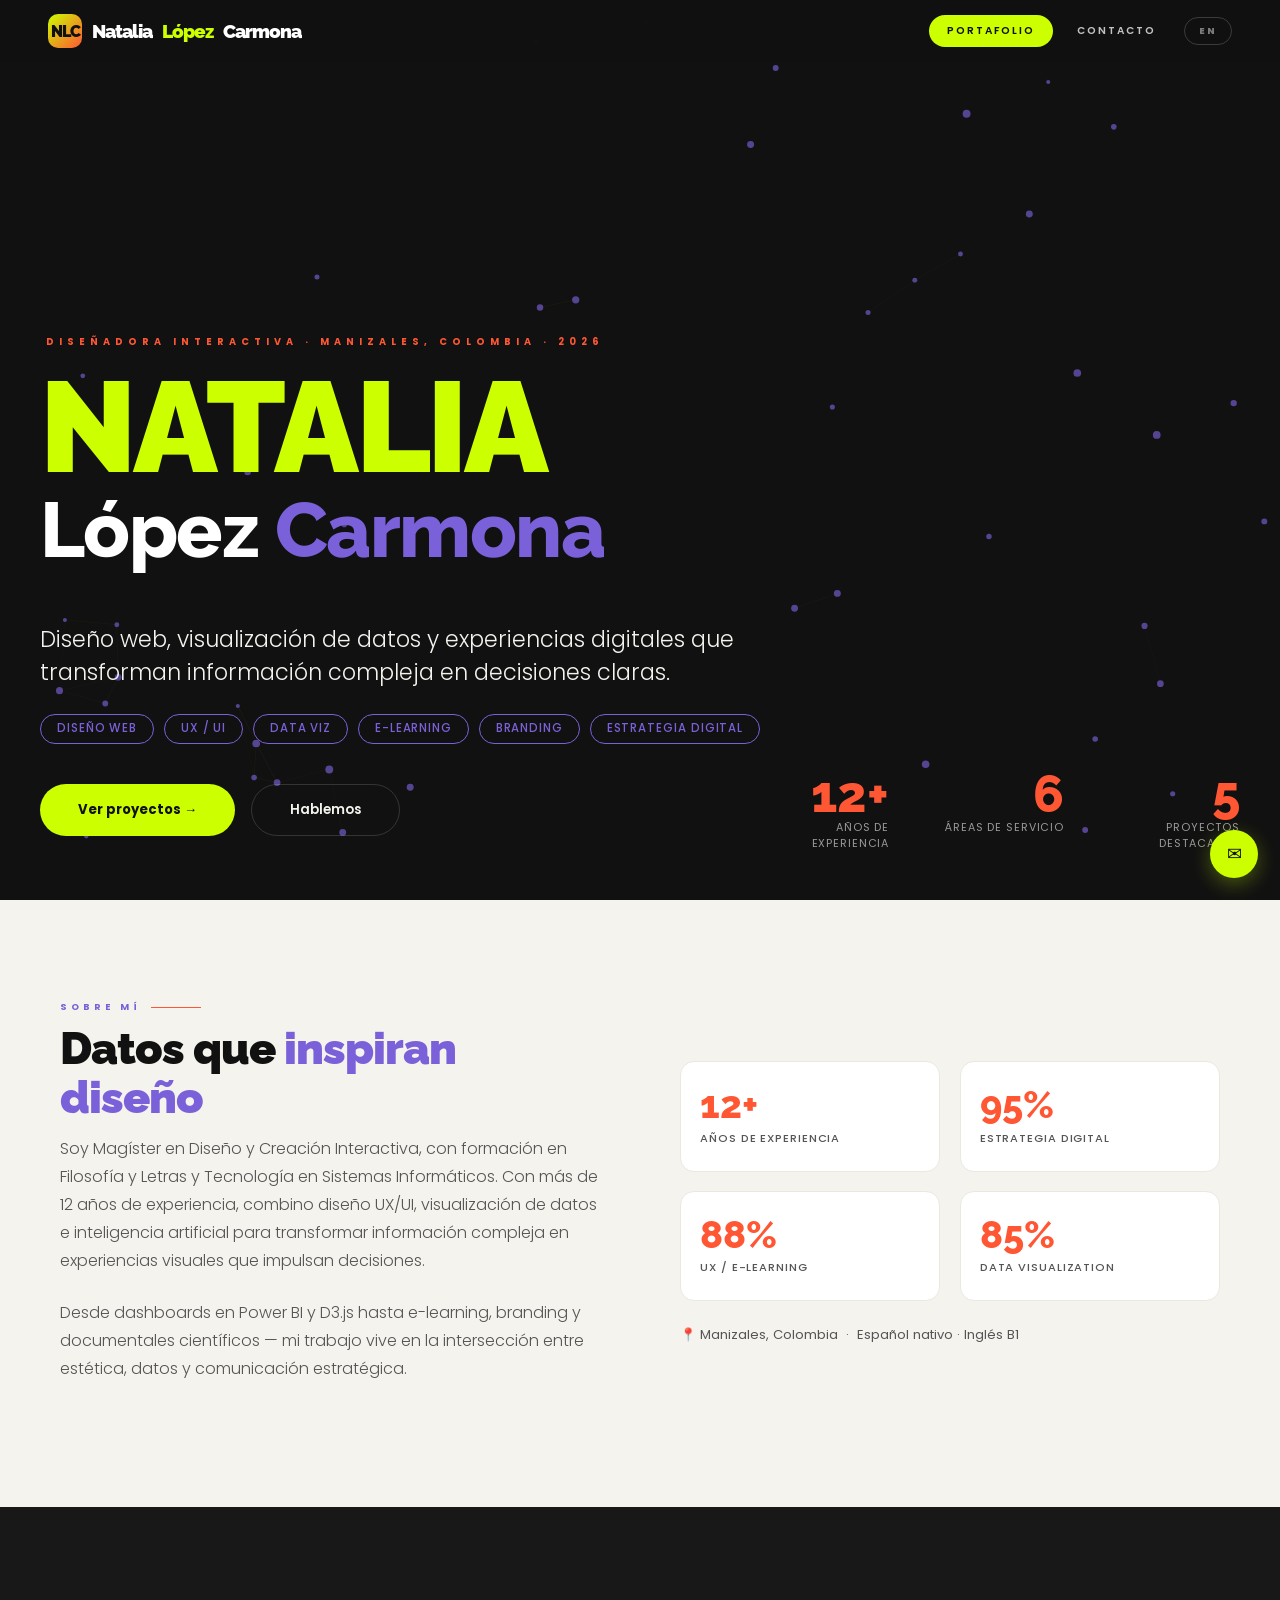
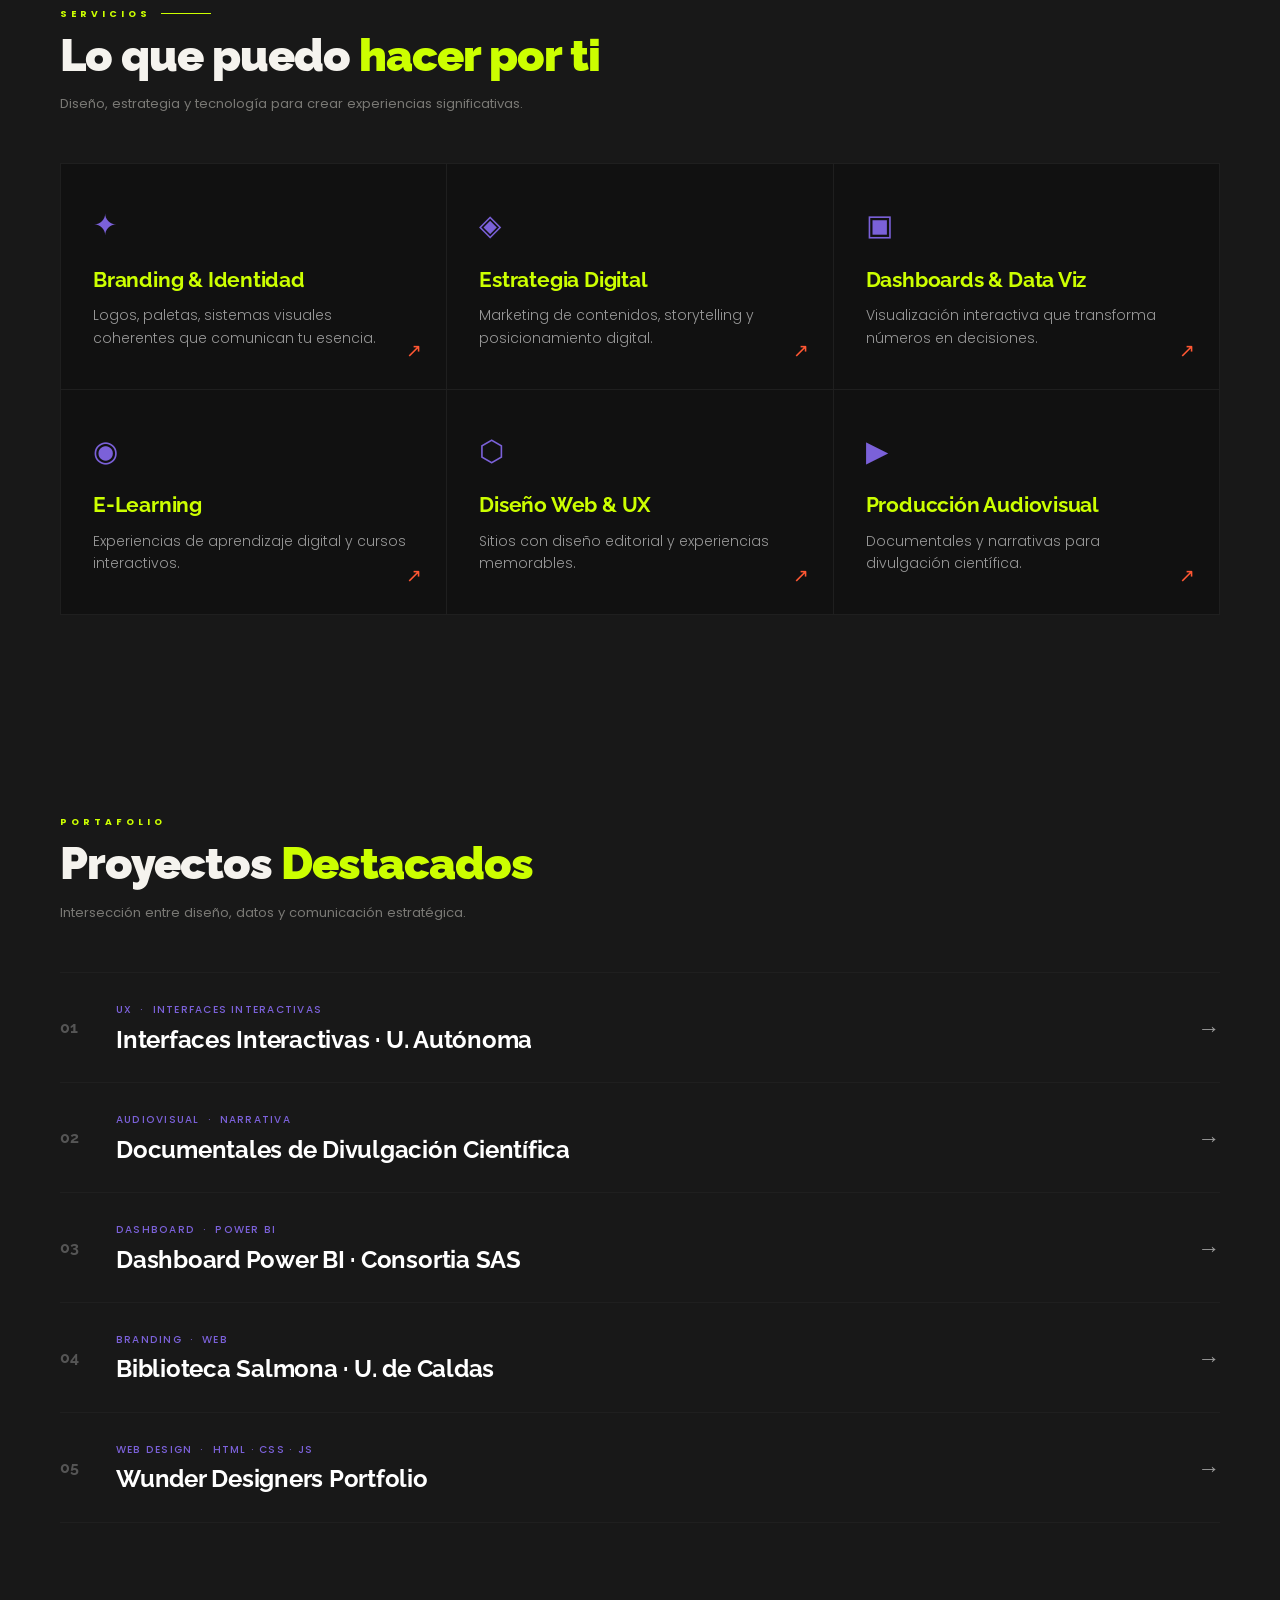
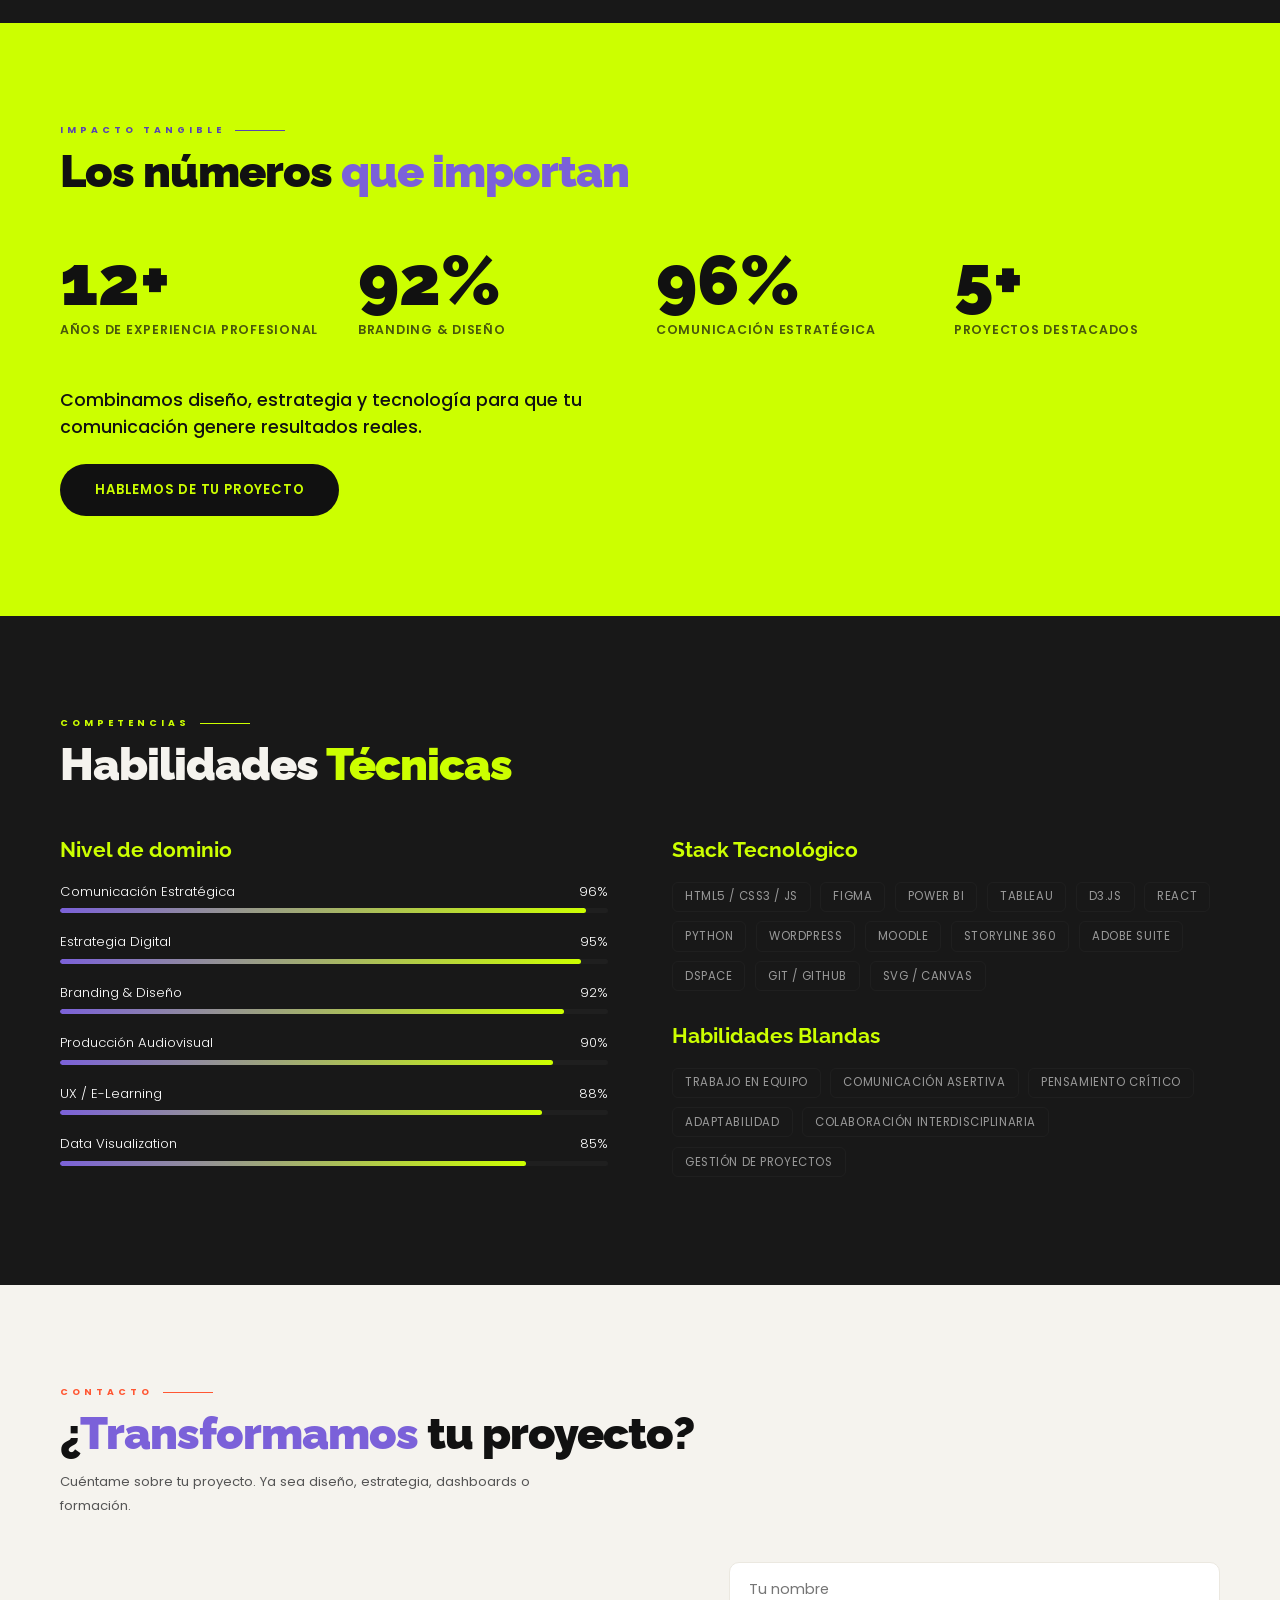
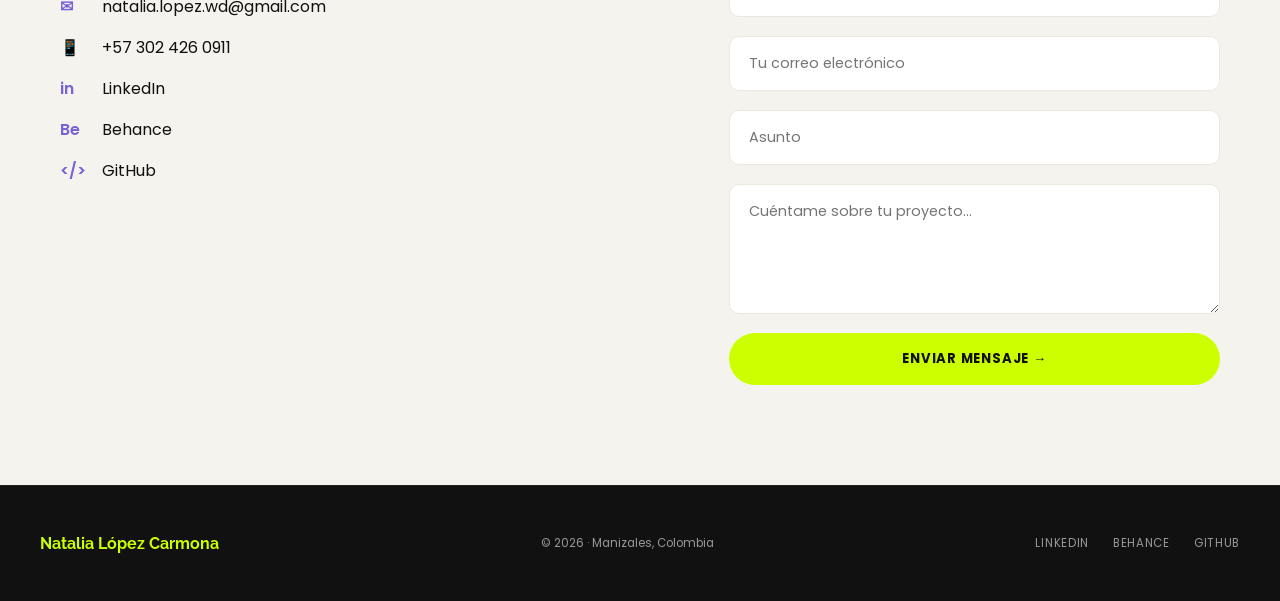
==== commit ca806092: "Correcciones del 01 de junio" ====
--- a/index.html
+++ b/index.html
@@ -133,7 +133,7 @@
     <section class="hero">
       <canvas class="hero-canvas" id="hc-portfolio" aria-hidden="true"></canvas>
       <div class="hero-inner">
-        <p class="hero-tag reveal" style="color:var(--lime);margin-bottom:1.5rem;" data-i18n="pflio.hero.badge">Diseñadora Interactiva · Manizales, Colombia · 2026</p>
+        <p class="hero-tag reveal" style="margin-bottom:1.5rem;" data-i18n="pflio.hero.badge">Diseñadora Interactiva · Manizales, Colombia · 2026</p>
         <span class="hero-name reveal" style="transition-delay:.05s">NATALIA</span>
         <span class="hero-name-sub reveal" style="transition-delay:.1s">López <em>Carmona</em></span>
         <p class="hero-tagline reveal" style="transition-delay:.18s" data-i18n="pflio.hero.tagline">
--- a/styles.css
+++ b/styles.css
@@ -262,7 +262,7 @@
 
 .hero-tag {
   font-size: .6rem; font-weight: 700; text-transform: uppercase;
-  letter-spacing: 5px; color: var(--orange); margin-bottom: 20px;
+  letter-spacing: 5px; color: var(--orange); margin-bottom: 20px; margin-left: 6px;
 }
 .hero h1 {
   font-family: 'Raleway', sans-serif;
@@ -711,8 +711,8 @@
 .hero-inner { position: relative; z-index: 2; max-width: 1160px; width: 100%; }
 .hero-name {
   font-family: 'Raleway', sans-serif; font-weight: 900;
-  font-size: clamp(4.5rem, 13vw, 13rem);
-  line-height: 0.92; letter-spacing: -0.03em;
+  font-size: clamp(4.5rem, 10vw, 12rem);
+  line-height: 0.85; letter-spacing: -0.03em;
   color: var(--lime); display: block;
 }
 .hero-name-sub {
